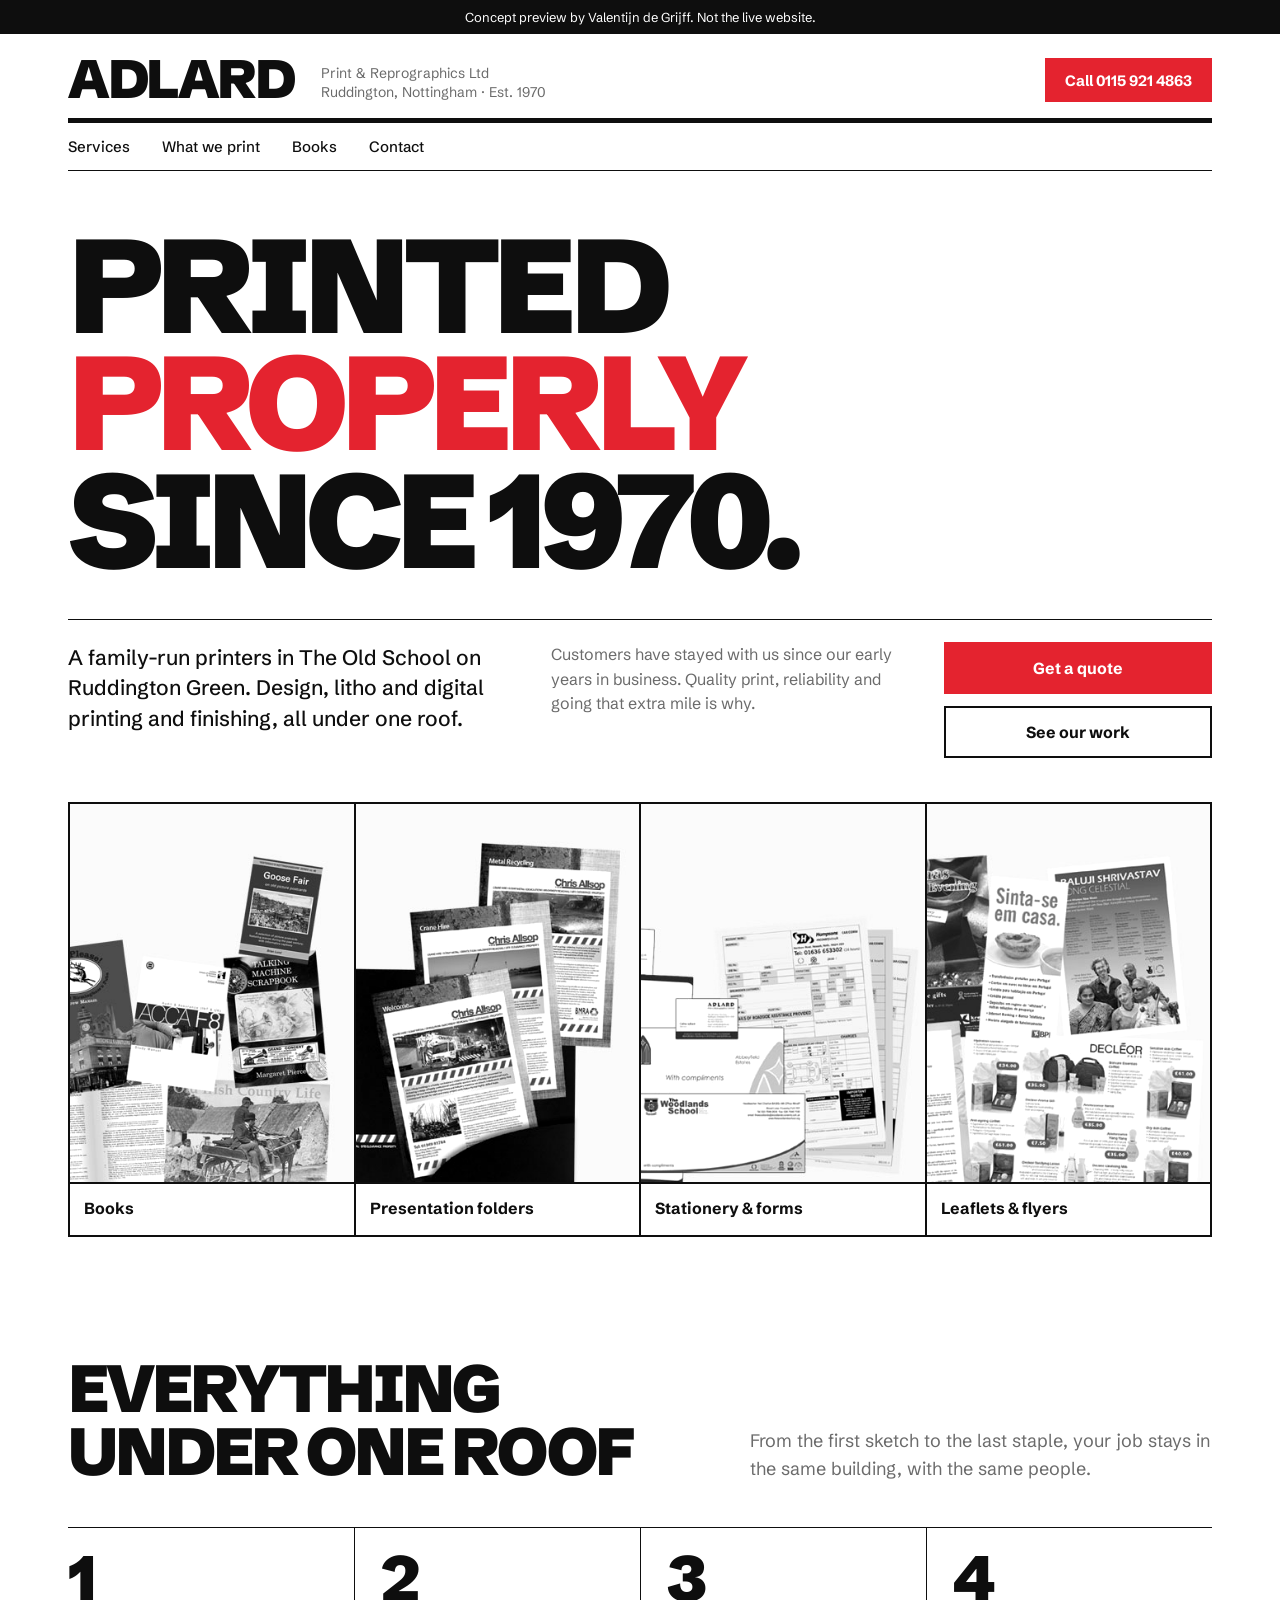
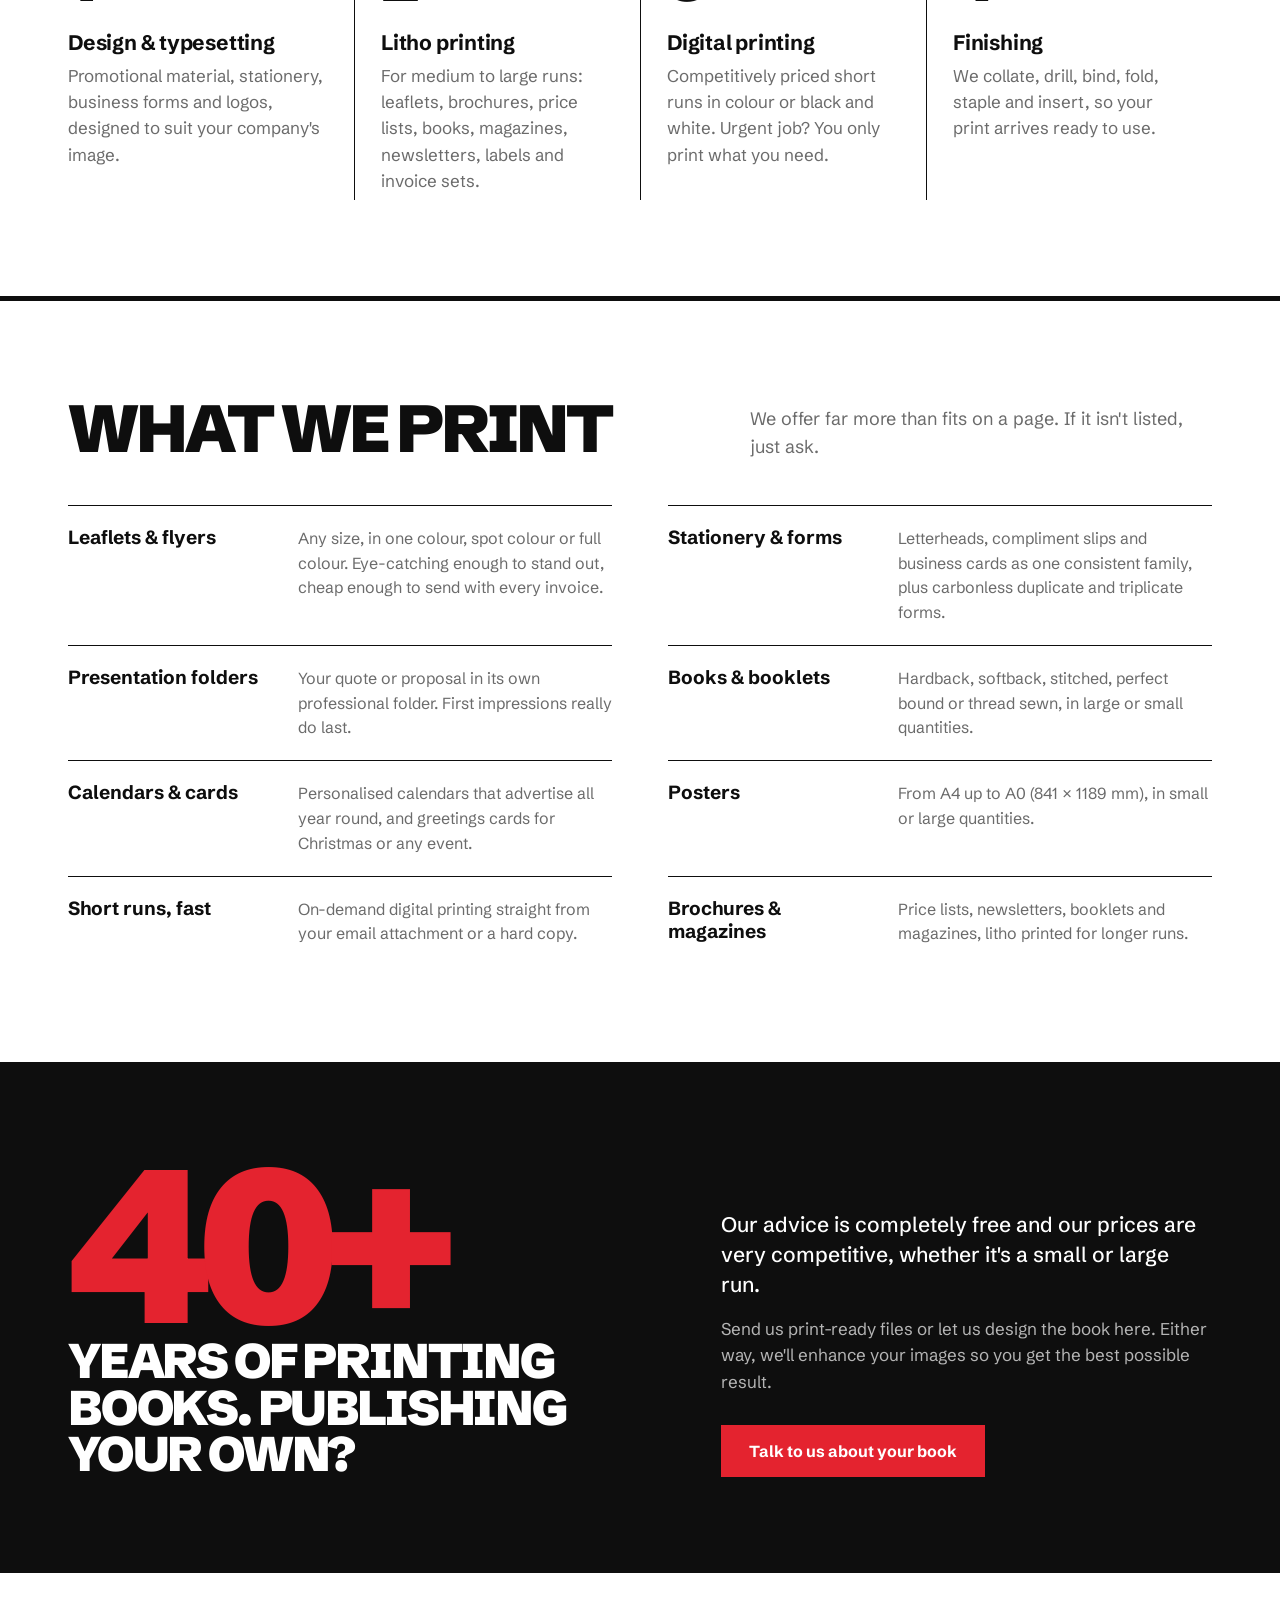
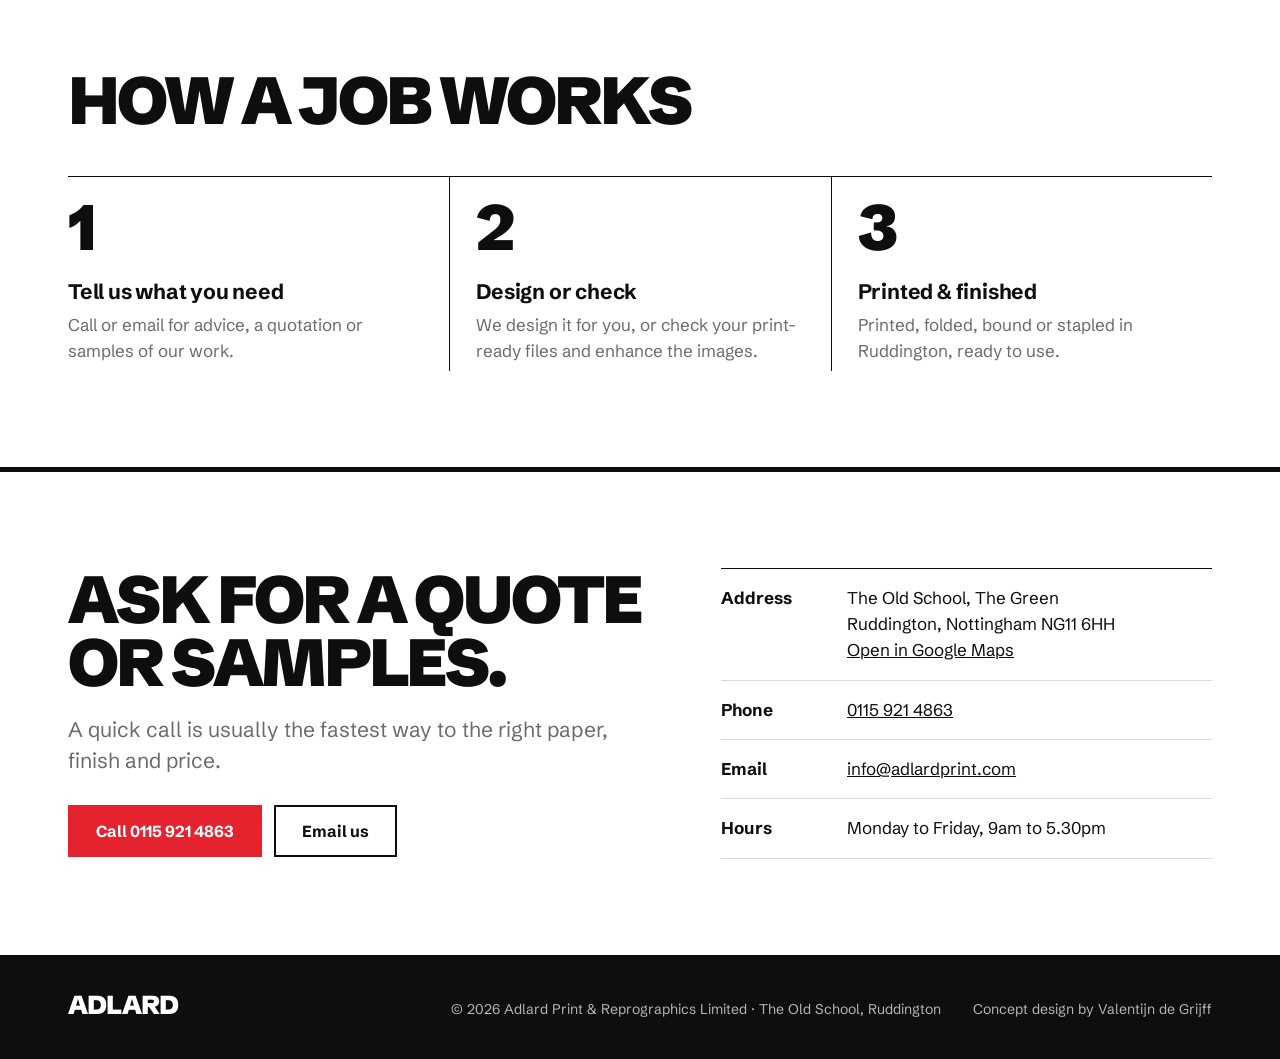
==== adlard-print/index.html @ 47a1bdd1 "Adlard Print concept: black-and-white newspaper redesign Co-Authored-By: Claude Opus 5.5 <noreply@an" ====
<!doctype html>
<html lang="en-GB">
<head>
<meta charset="utf-8">
<meta name="viewport" content="width=device-width, initial-scale=1">
<!-- Concept preview: remove noindex once this goes live on adlardprint.com -->
<meta name="robots" content="noindex, nofollow">
<title>Adlard Print · Printers in Ruddington, Nottingham since 1970</title>
<meta name="description" content="Family-run printers in Ruddington, Nottingham since 1970. Design, litho and digital printing, books, leaflets, stationery, presentation folders and finishing. Call 0115 921 4863.">
<meta name="theme-color" content="#ffffff">
<meta property="og:type" content="website">
<meta property="og:locale" content="en_GB">
<meta property="og:site_name" content="Adlard Print">
<meta property="og:title" content="Adlard Print · Printers in Ruddington since 1970">
<meta property="og:description" content="Family-run printers in Ruddington, Nottingham. Design, litho and digital printing, books, stationery and finishing under one roof.">
<meta property="og:image" content="img/books.jpg">
<link rel="icon" href="favicon.svg" type="image/svg+xml">
<link rel="preconnect" href="https://fonts.googleapis.com">
<link rel="preconnect" href="https://fonts.gstatic.com" crossorigin>
<link href="https://fonts.googleapis.com/css2?family=Schibsted+Grotesk:wght@400;500;700;900&display=swap" rel="stylesheet">
<link rel="stylesheet" href="styles.css">
<!-- Structured data so Google can show the business details (address, phone, opening hours) in local search. -->
<script type="application/ld+json">
{
  "@context": "https://schema.org",
  "@type": "LocalBusiness",
  "name": "Adlard Print & Reprographics Limited",
  "description": "Family-run printers in Ruddington, Nottingham, established in 1970.",
  "foundingDate": "1970",
  "telephone": "+44 115 921 4863",
  "faxNumber": "+44 115 945 6474",
  "email": "info@adlardprint.com",
  "url": "http://adlardprint.com",
  "address": {
    "@type": "PostalAddress",
    "streetAddress": "The Old School, The Green",
    "addressLocality": "Ruddington",
    "addressRegion": "Nottingham",
    "postalCode": "NG11 6HH",
    "addressCountry": "GB"
  },
  "openingHoursSpecification": [{
    "@type": "OpeningHoursSpecification",
    "dayOfWeek": ["Monday", "Tuesday", "Wednesday", "Thursday", "Friday"],
    "opens": "09:00",
    "closes": "17:30"
  }]
}
</script>
<!-- All product photos are Adlard Print's own, taken from adlardprint.com. -->
</head>
<body>
<a class="skip" href="#main">Skip to content</a>

<div class="concept" role="note">Concept preview by Valentijn de Grijff. Not the live website.</div>

<header class="masthead">
  <div class="wrap">
    <div class="mast-top">
      <a class="wordmark" href="#top" aria-label="Adlard Print, back to top">Adlard</a>
      <p class="dateline">Print &amp; Reprographics Ltd<br>Ruddington, Nottingham · Est. 1970</p>
      <a class="btn btn-red btn-small" href="tel:+441159214863">Call 0115 921 4863</a>
    </div>
    <nav class="mast-nav" aria-label="Main">
      <a href="#services">Services</a>
      <a href="#print">What we print</a>
      <a href="#books">Books</a>
      <a href="#contact">Contact</a>
    </nav>
  </div>
</header>

<main id="main">
  <section class="hero" id="top" aria-labelledby="hero-title">
    <div class="wrap">
      <h1 id="hero-title">Printed <span class="red">properly</span> since 1970.</h1>
      <div class="hero-row">
        <p class="lead">A family-run printers in The Old School on Ruddington Green. Design, litho and digital printing and finishing, all under one roof.</p>
        <p class="hero-note">Customers have stayed with us since our early years in business. Quality print, reliability and going that extra mile is why.</p>
        <div class="hero-actions">
          <a class="btn btn-red" href="mailto:info@adlardprint.com?subject=Print%20quote">Get a quote</a>
          <a class="btn btn-line" href="#print">See our work</a>
        </div>
      </div>
    </div>
  </section>

  <section class="plates" aria-label="Recent work">
    <div class="wrap"><div class="plates-grid">
      <figure class="plate">
        <img src="img/books.jpg" width="344" height="524" alt="Books printed by Adlard, including local history titles and study manuals." fetchpriority="high">
        <figcaption><b>Books</b></figcaption>
      </figure>
      <figure class="plate">
        <img src="img/folders.jpg" width="344" height="524" alt="Presentation folder with printed company sheets.">
        <figcaption><b>Presentation folders</b></figcaption>
      </figure>
      <figure class="plate">
        <img src="img/stationery.jpg" width="344" height="524" alt="Letterheads, business cards and carbonless duplicate forms.">
        <figcaption><b>Stationery &amp; forms</b></figcaption>
      </figure>
      <figure class="plate">
        <img src="img/leaflets.jpg" width="344" height="524" alt="Printed leaflets and flyers.">
        <figcaption><b>Leaflets &amp; flyers</b></figcaption>
      </figure>
    </div></div>
  </section>

  <section class="section" id="services" aria-labelledby="services-title">
    <div class="wrap">
      <header class="sec-head">
        <h2 id="services-title">Everything under one roof</h2>
        <p>From the first sketch to the last staple, your job stays in the same building, with the same people.</p>
      </header>
      <ol class="columns">
        <li>
          <span class="num">1</span>
          <h3>Design &amp; typesetting</h3>
          <p>Promotional material, stationery, business forms and logos, designed to suit your company's image.</p>
        </li>
        <li>
          <span class="num">2</span>
          <h3>Litho printing</h3>
          <p>For medium to large runs: leaflets, brochures, price lists, books, magazines, newsletters, labels and invoice sets.</p>
        </li>
        <li>
          <span class="num">3</span>
          <h3>Digital printing</h3>
          <p>Competitively priced short runs in colour or black and white. Urgent job? You only print what you need.</p>
        </li>
        <li>
          <span class="num">4</span>
          <h3>Finishing</h3>
          <p>We collate, drill, bind, fold, staple and insert, so your print arrives ready to use.</p>
        </li>
      </ol>
    </div>
  </section>

  <section class="section section-rule" id="print" aria-labelledby="print-title">
    <div class="wrap">
      <header class="sec-head">
        <h2 id="print-title">What we print</h2>
        <p>We offer far more than fits on a page. If it isn't listed, just ask.</p>
      </header>
      <dl class="index">
        <div><dt>Leaflets &amp; flyers</dt><dd>Any size, in one colour, spot colour or full colour. Eye-catching enough to stand out, cheap enough to send with every invoice.</dd></div>
        <div><dt>Stationery &amp; forms</dt><dd>Letterheads, compliment slips and business cards as one consistent family, plus carbonless duplicate and triplicate forms.</dd></div>
        <div><dt>Presentation folders</dt><dd>Your quote or proposal in its own professional folder. First impressions really do last.</dd></div>
        <div><dt>Books &amp; booklets</dt><dd>Hardback, softback, stitched, perfect bound or thread sewn, in large or small quantities.</dd></div>
        <div><dt>Calendars &amp; cards</dt><dd>Personalised calendars that advertise all year round, and greetings cards for Christmas or any event.</dd></div>
        <div><dt>Posters</dt><dd>From A4 up to A0 (841 × 1189 mm), in small or large quantities.</dd></div>
        <div><dt>Short runs, fast</dt><dd>On-demand digital printing straight from your email attachment or a hard copy.</dd></div>
        <div><dt>Brochures &amp; magazines</dt><dd>Price lists, newsletters, booklets and magazines, litho printed for longer runs.</dd></div>
      </dl>
    </div>
  </section>

  <section class="books" id="books" aria-labelledby="books-title">
    <div class="wrap books-grid">
      <div>
        <p class="big-num" aria-hidden="true">40+</p>
        <h2 id="books-title">Years of printing books. Publishing your own?</h2>
      </div>
      <div class="books-copy">
        <p class="lead">Our advice is completely free and our prices are very competitive, whether it's a small or large run.</p>
        <p>Send us print-ready files or let us design the book here. Either way, we'll enhance your images so you get the best possible result.</p>
        <a class="btn btn-red" href="mailto:info@adlardprint.com?subject=Book%20printing">Talk to us about your book</a>
      </div>
    </div>
  </section>

  <section class="section" aria-labelledby="how-title">
    <div class="wrap">
      <header class="sec-head">
        <h2 id="how-title">How a job works</h2>
      </header>
      <ol class="columns columns-3">
        <li><span class="num">1</span><h3>Tell us what you need</h3><p>Call or email for advice, a quotation or samples of our work.</p></li>
        <li><span class="num">2</span><h3>Design or check</h3><p>We design it for you, or check your print-ready files and enhance the images.</p></li>
        <li><span class="num">3</span><h3>Printed &amp; finished</h3><p>Printed, folded, bound or stapled in Ruddington, ready to use.</p></li>
      </ol>
    </div>
  </section>

  <section class="contact" id="contact" aria-labelledby="contact-title">
    <div class="wrap contact-grid">
      <div>
        <h2 id="contact-title">Ask for a quote or samples.</h2>
        <p class="lead">A quick call is usually the fastest way to the right paper, finish and price.</p>
        <div class="hero-actions">
          <a class="btn btn-red" href="tel:+441159214863">Call 0115 921 4863</a>
          <a class="btn btn-line" href="mailto:info@adlardprint.com?subject=Print%20quote">Email us</a>
        </div>
      </div>
      <dl class="details">
        <div><dt>Address</dt><dd>The Old School, The Green<br>Ruddington, Nottingham NG11 6HH<br><a href="https://www.google.com/maps/search/?api=1&amp;query=Adlard+Print+The+Old+School+The+Green+Ruddington+NG11+6HH">Open in Google Maps</a></dd></div>
        <div><dt>Phone</dt><dd><a href="tel:+441159214863">0115 921 4863</a></dd></div>
        <div><dt>Email</dt><dd><a href="mailto:info@adlardprint.com">info@adlardprint.com</a></dd></div>
        <div><dt>Hours</dt><dd>Monday to Friday, 9am to 5.30pm</dd></div>
      </dl>
    </div>
  </section>
</main>

<footer class="site-footer">
  <div class="wrap foot">
    <p class="foot-mark">Adlard</p>
    <p>&copy; 2026 Adlard Print &amp; Reprographics Limited · The Old School, Ruddington</p>
    <p>Concept design by Valentijn de Grijff</p>
  </div>
</footer>
</body>
</html>
---- adlard-print/styles.css ----
/* Adlard Print concept, "newspaper" direction.
   Palette: black and white, with Adlard red as the only colour (one word in the headline, buttons).
   Photos are shown in greyscale so they sit inside the black-and-white page; hovering a photo
   brings its colour back (the page's one deliberate interaction).
   Shape rule: square corners everywhere; structure comes from rules, like a printed page. */
:root {
  --ink: #0e0e0e;
  --paper: #ffffff;
  --grey: #6b6b6b;
  --rule: #0e0e0e;
  --hair: #d9d9d9;
  --photo: #f4f4f4;
  --red: #e4232f;
  --red-dark: #c41922;
  --wrap: 1200px;
  --gutter: 28px;
}

*, *::before, *::after { box-sizing: border-box; }
html { -webkit-text-size-adjust: 100%; }
body {
  margin: 0;
  background: var(--paper);
  color: var(--ink);
  font: 400 17px/1.55 "Schibsted Grotesk", system-ui, -apple-system, "Segoe UI", sans-serif;
  -webkit-font-smoothing: antialiased;
}
img { display: block; max-width: 100%; height: auto; }
a { color: inherit; }
:focus-visible { outline: 3px solid var(--red); outline-offset: 3px; }

.skip { position: absolute; left: 16px; top: -48px; z-index: 20; background: var(--ink); color: #fff; padding: 10px 16px; text-decoration: none; }
.skip:focus { top: 12px; }

.wrap { max-width: var(--wrap); margin: 0 auto; padding: 0 var(--gutter); }

.concept { background: var(--ink); color: #fff; text-align: center; font-size: 13px; padding: 7px 16px; }

/* Masthead */
.masthead { padding-top: 22px; }
.mast-top { display: grid; grid-template-columns: auto 1fr auto; align-items: end; gap: 28px; padding-bottom: 16px; border-bottom: 5px solid var(--rule); }
.wordmark { font-weight: 900; font-size: 54px; line-height: .85; letter-spacing: -.045em; text-transform: uppercase; text-decoration: none; }
.dateline { margin: 0; font-size: 14px; line-height: 1.35; color: var(--grey); }
.mast-nav { display: flex; gap: 32px; padding: 12px 0; border-bottom: 1px solid var(--rule); font-weight: 500; font-size: 15px; }
.mast-nav a { text-decoration: none; }
.mast-nav a:hover { text-decoration: underline; text-underline-offset: 4px; }

/* Buttons */
.btn {
  display: inline-flex; align-items: center; justify-content: center;
  min-height: 52px; padding: 0 26px; border: 2px solid var(--ink);
  font: 700 16px/1 "Schibsted Grotesk", system-ui, sans-serif; text-decoration: none; white-space: nowrap;
  transition: background-color .15s ease, color .15s ease, border-color .15s ease;
}
.btn-red { background: var(--red); border-color: var(--red); color: #fff; }
.btn-red:hover { background: var(--red-dark); border-color: var(--red-dark); }
.btn-line { background: transparent; color: var(--ink); }
.btn-line:hover { background: var(--ink); color: #fff; }
.btn-small { min-height: 44px; padding: 0 18px; font-size: 15px; }

/* Hero */
.hero { padding: 56px 0 44px; }
h1 {
  margin: 0 0 40px;
  font-size: clamp(52px, 10.4vw, 152px); line-height: .88; letter-spacing: -.055em; font-weight: 900; text-transform: uppercase;
  max-width: 11ch;
}
.red { color: var(--red); }
.hero-row { display: grid; grid-template-columns: minmax(0, 5fr) minmax(0, 4fr) minmax(0, 3fr); gap: 36px; padding-top: 22px; border-top: 1px solid var(--rule); align-items: start; }
.lead { margin: 0; font-size: 21px; line-height: 1.45; font-weight: 500; }
.hero-note { margin: 0; color: var(--grey); font-size: 16px; }
.hero-actions { display: flex; flex-wrap: wrap; gap: 12px; }
.hero-row .hero-actions { flex-direction: column; }
.hero-row .btn { width: 100%; }

/* Photo plates: greyscale until hovered */
.plates { padding-bottom: 24px; }
.plates-grid { display: grid; grid-template-columns: repeat(4, 1fr); gap: 2px; background: var(--rule); border: 2px solid var(--rule); }
.plate { margin: 0; background: var(--photo); display: flex; flex-direction: column; }
.plate img {
  width: 100%; aspect-ratio: 3 / 4; object-fit: cover; object-position: 75% 40%;
  filter: grayscale(1) contrast(1.05);
  transition: filter .35s ease;
}
.plate:hover img { filter: none; }
.plate figcaption { background: #fff; border-top: 2px solid var(--rule); padding: 12px 14px 14px; font-size: 14px; color: var(--grey); margin-top: auto; }
.plate figcaption b { display: block; color: var(--ink); font-size: 16px; }

/* Sections */
.section { padding: 96px 0; }
.section-rule { border-top: 5px solid var(--rule); }
.sec-head { display: grid; grid-template-columns: minmax(0, 7fr) minmax(0, 5fr); gap: 36px; align-items: end; margin-bottom: 44px; }
h2 { margin: 0; font-size: clamp(36px, 5.2vw, 68px); line-height: .95; letter-spacing: -.045em; font-weight: 900; text-transform: uppercase; }
.sec-head p { margin: 0; color: var(--grey); font-size: 18px; }
h3 { margin: 0 0 8px; font-size: 21px; line-height: 1.2; font-weight: 700; letter-spacing: -.01em; }

.columns { list-style: none; margin: 0; padding: 0; display: grid; grid-template-columns: repeat(4, 1fr); border-top: 1px solid var(--rule); }
.columns-3 { grid-template-columns: repeat(3, 1fr); }
.columns li { padding: 22px 26px 6px 0; }
.columns li + li { padding-left: 26px; border-left: 1px solid var(--rule); }
.columns p { margin: 0; color: var(--grey); }
.num { display: block; font-size: 64px; line-height: .9; font-weight: 900; letter-spacing: -.05em; margin-bottom: 22px; }

/* "What we print" index, set like a table of contents */
.index { margin: 0; display: grid; grid-template-columns: 1fr 1fr; column-gap: 56px; }
.index > div { display: grid; grid-template-columns: minmax(0, 2fr) minmax(0, 3fr); gap: 20px; padding: 20px 0; border-top: 1px solid var(--rule); }
.index dt { font-weight: 700; font-size: 19px; line-height: 1.25; }
.index dd { margin: 0; color: var(--grey); font-size: 16px; }

/* Books */
.books { background: var(--ink); color: #fff; padding: 96px 0; }
.books-grid { display: grid; grid-template-columns: minmax(0, 6fr) minmax(0, 5fr); gap: 64px; align-items: end; }
.big-num { margin: 0 0 6px; font-size: clamp(110px, 17vw, 240px); line-height: .8; font-weight: 900; letter-spacing: -.07em; color: var(--red); }
.books h2 { font-size: clamp(30px, 3.8vw, 50px); }
.books-copy .lead { margin-bottom: 16px; }
.books-copy p:not(.lead) { color: #b5b5b5; margin: 0 0 30px; }

/* Contact */
.contact { padding: 96px 0; border-top: 5px solid var(--rule); }
.contact-grid { display: grid; grid-template-columns: minmax(0, 6fr) minmax(0, 5fr); gap: 64px; align-items: start; }
.contact h2 { margin-bottom: 20px; }
.contact .lead { margin-bottom: 30px; color: var(--grey); font-weight: 400; }
.details { margin: 0; border-top: 1px solid var(--rule); }
.details > div { display: grid; grid-template-columns: 110px 1fr; gap: 16px; padding: 16px 0; border-bottom: 1px solid var(--hair); }
.details dt { font-weight: 700; }
.details dd { margin: 0; }

.site-footer { background: var(--ink); color: #b5b5b5; }
.foot { display: flex; flex-wrap: wrap; align-items: baseline; gap: 8px 32px; padding-top: 30px; padding-bottom: 34px; font-size: 14px; }
.foot p { margin: 0; }
.foot-mark { color: #fff; font-weight: 900; font-size: 26px; letter-spacing: -.04em; text-transform: uppercase; margin-right: auto !important; }

@media (max-width: 980px) {
  .mast-top { grid-template-columns: auto 1fr; }
  .mast-top .btn { display: none; }
  .dateline { text-align: right; }
  .hero-row { grid-template-columns: 1fr 1fr; }
  .hero-row .hero-actions { grid-column: 1 / -1; flex-direction: row; }
  .hero-row .btn { width: auto; }
  .plates-grid { grid-template-columns: 1fr 1fr; }
  .sec-head, .books-grid, .contact-grid { grid-template-columns: minmax(0, 1fr); gap: 16px; }
  .books-grid, .contact-grid { gap: 40px; }
  .columns { grid-template-columns: 1fr 1fr; }
  .columns li:nth-child(3) { padding-left: 0; border-left: 0; }
  .columns li:nth-child(n+3) { border-top: 1px solid var(--hair); }
  .columns-3 { grid-template-columns: 1fr; }
  .columns-3 li, .columns-3 li + li { padding-left: 0; border-left: 0; }
  .index { grid-template-columns: 1fr; }
}
@media (max-width: 600px) {
  :root { --gutter: 16px; }
  body { font-size: 16px; }
  .masthead { padding-top: 16px; }
  .wordmark { font-size: 40px; }
  .dateline { font-size: 12px; }
  .mast-nav { gap: 18px; font-size: 14px; overflow-x: auto; }
  .hero { padding-top: 36px; }
  .hero-row { grid-template-columns: 1fr; gap: 18px; }
  .hero-row .hero-actions { flex-direction: column; }
  .hero-row .btn { width: 100%; }
  .lead { font-size: 19px; }
  .section, .books, .contact { padding: 64px 0; }
  .columns { grid-template-columns: 1fr; }
  .columns li, .columns li + li { padding-left: 0; border-left: 0; }
  .columns li + li { border-top: 1px solid var(--hair); }
  .num { font-size: 48px; margin-bottom: 14px; }
  .index > div { grid-template-columns: 1fr; gap: 6px; }
  .details > div { grid-template-columns: 1fr; gap: 2px; }
  .plate figcaption { font-size: 13px; padding: 10px 12px 12px; }
  .plate figcaption b { font-size: 14px; }
}
@media (prefers-reduced-motion: reduce) {
  .btn, .plate img { transition: none; }
}
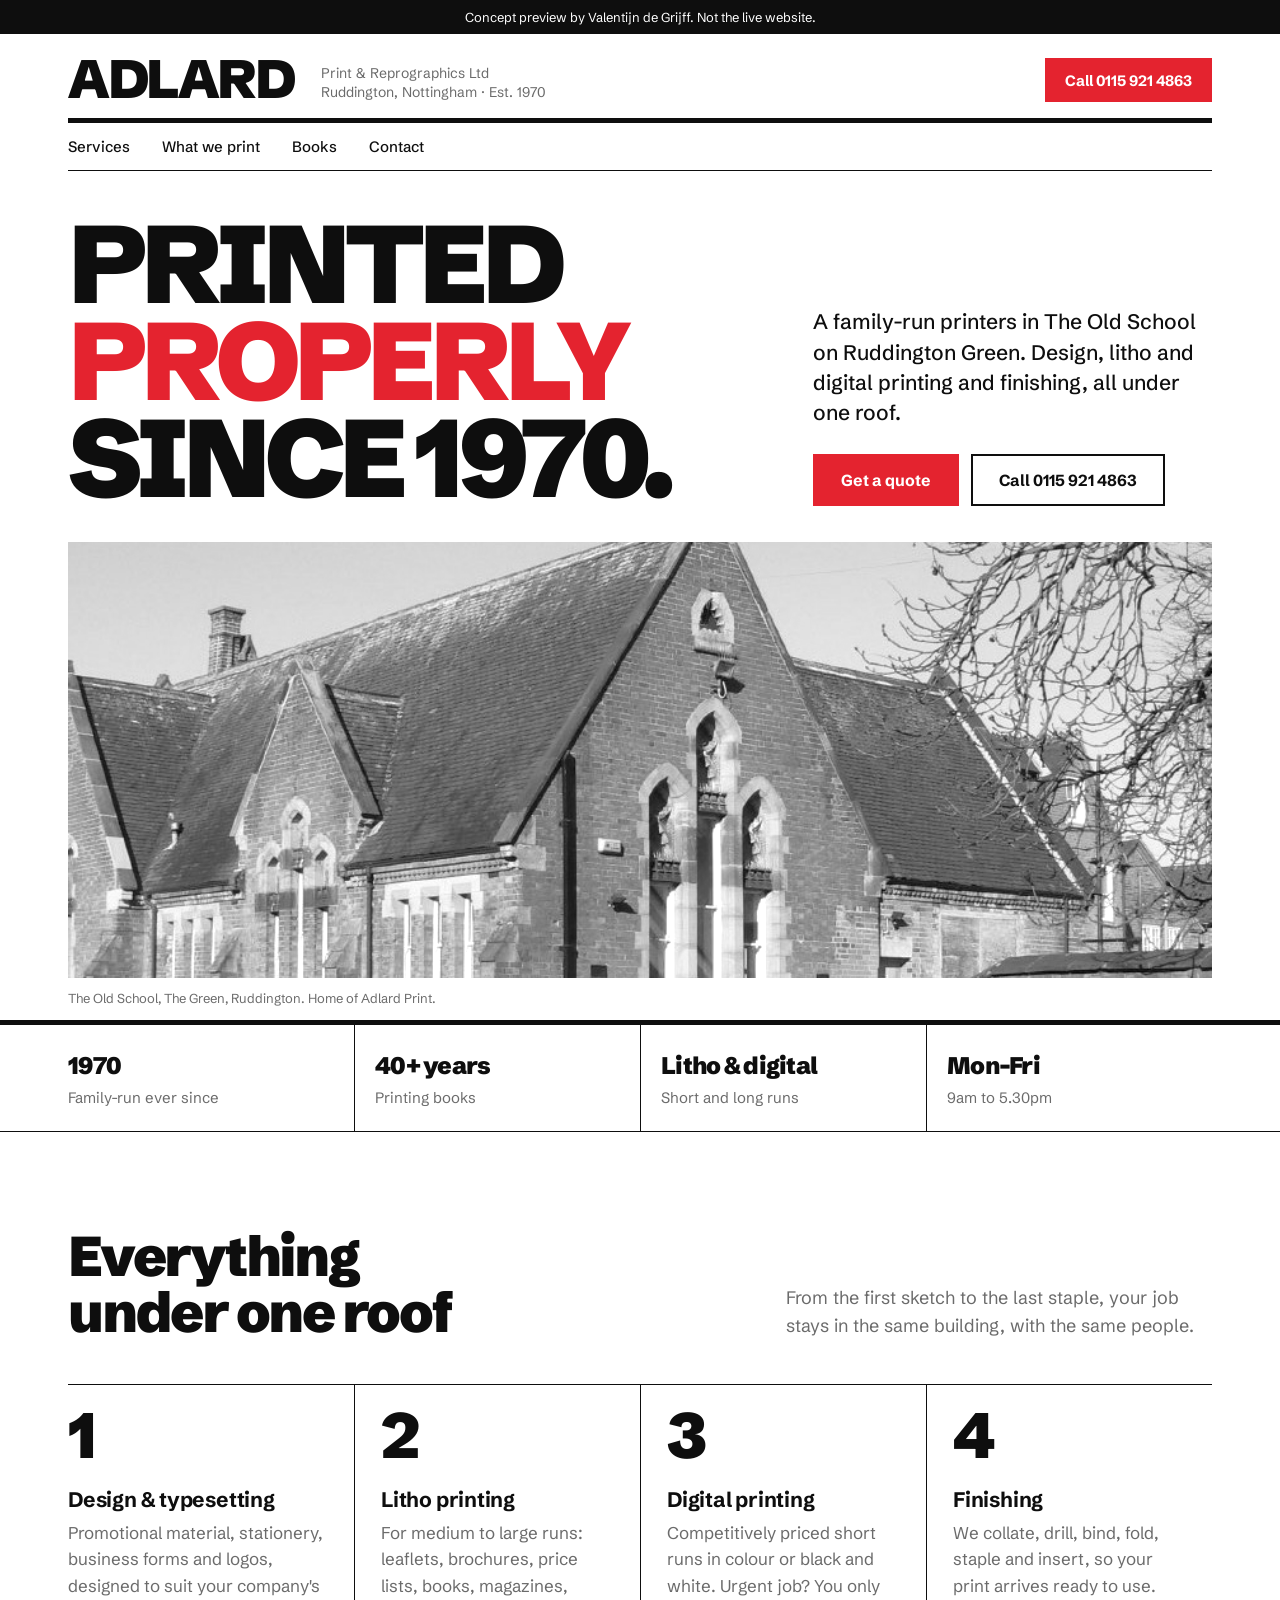
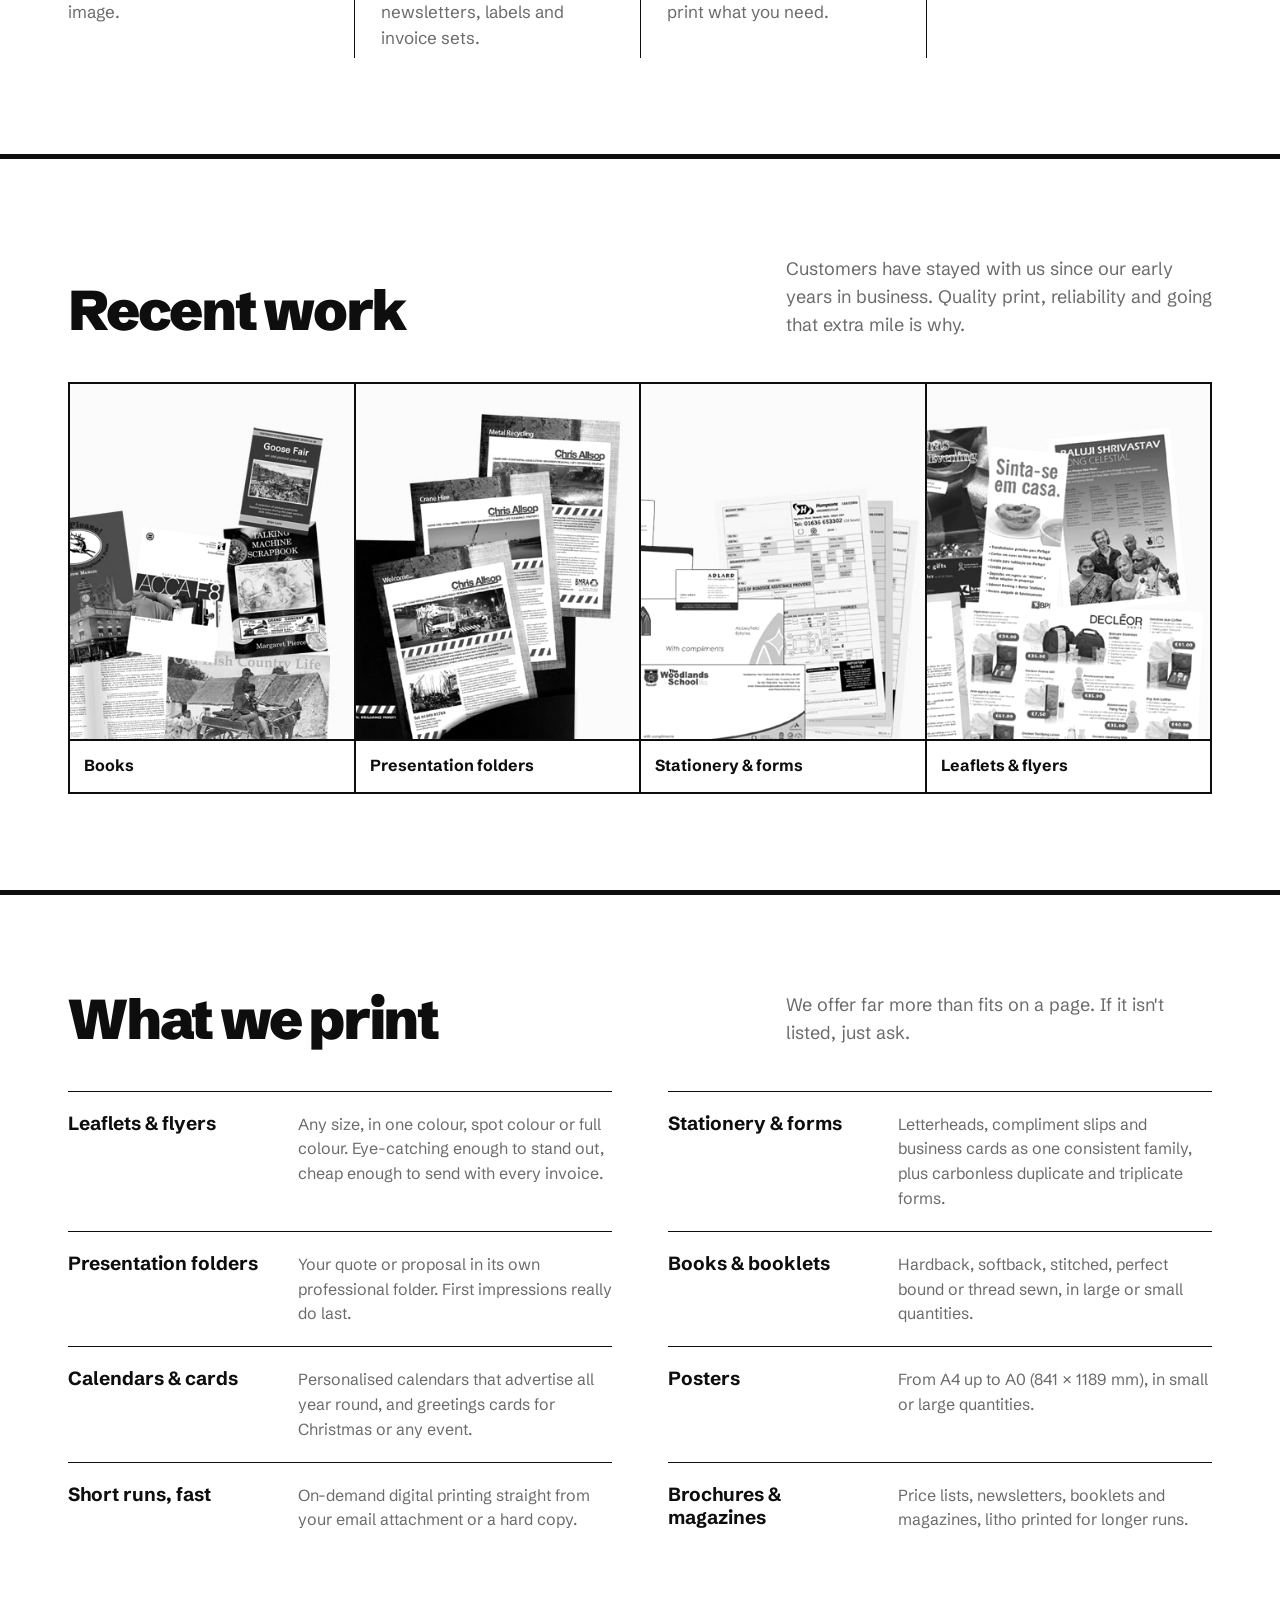
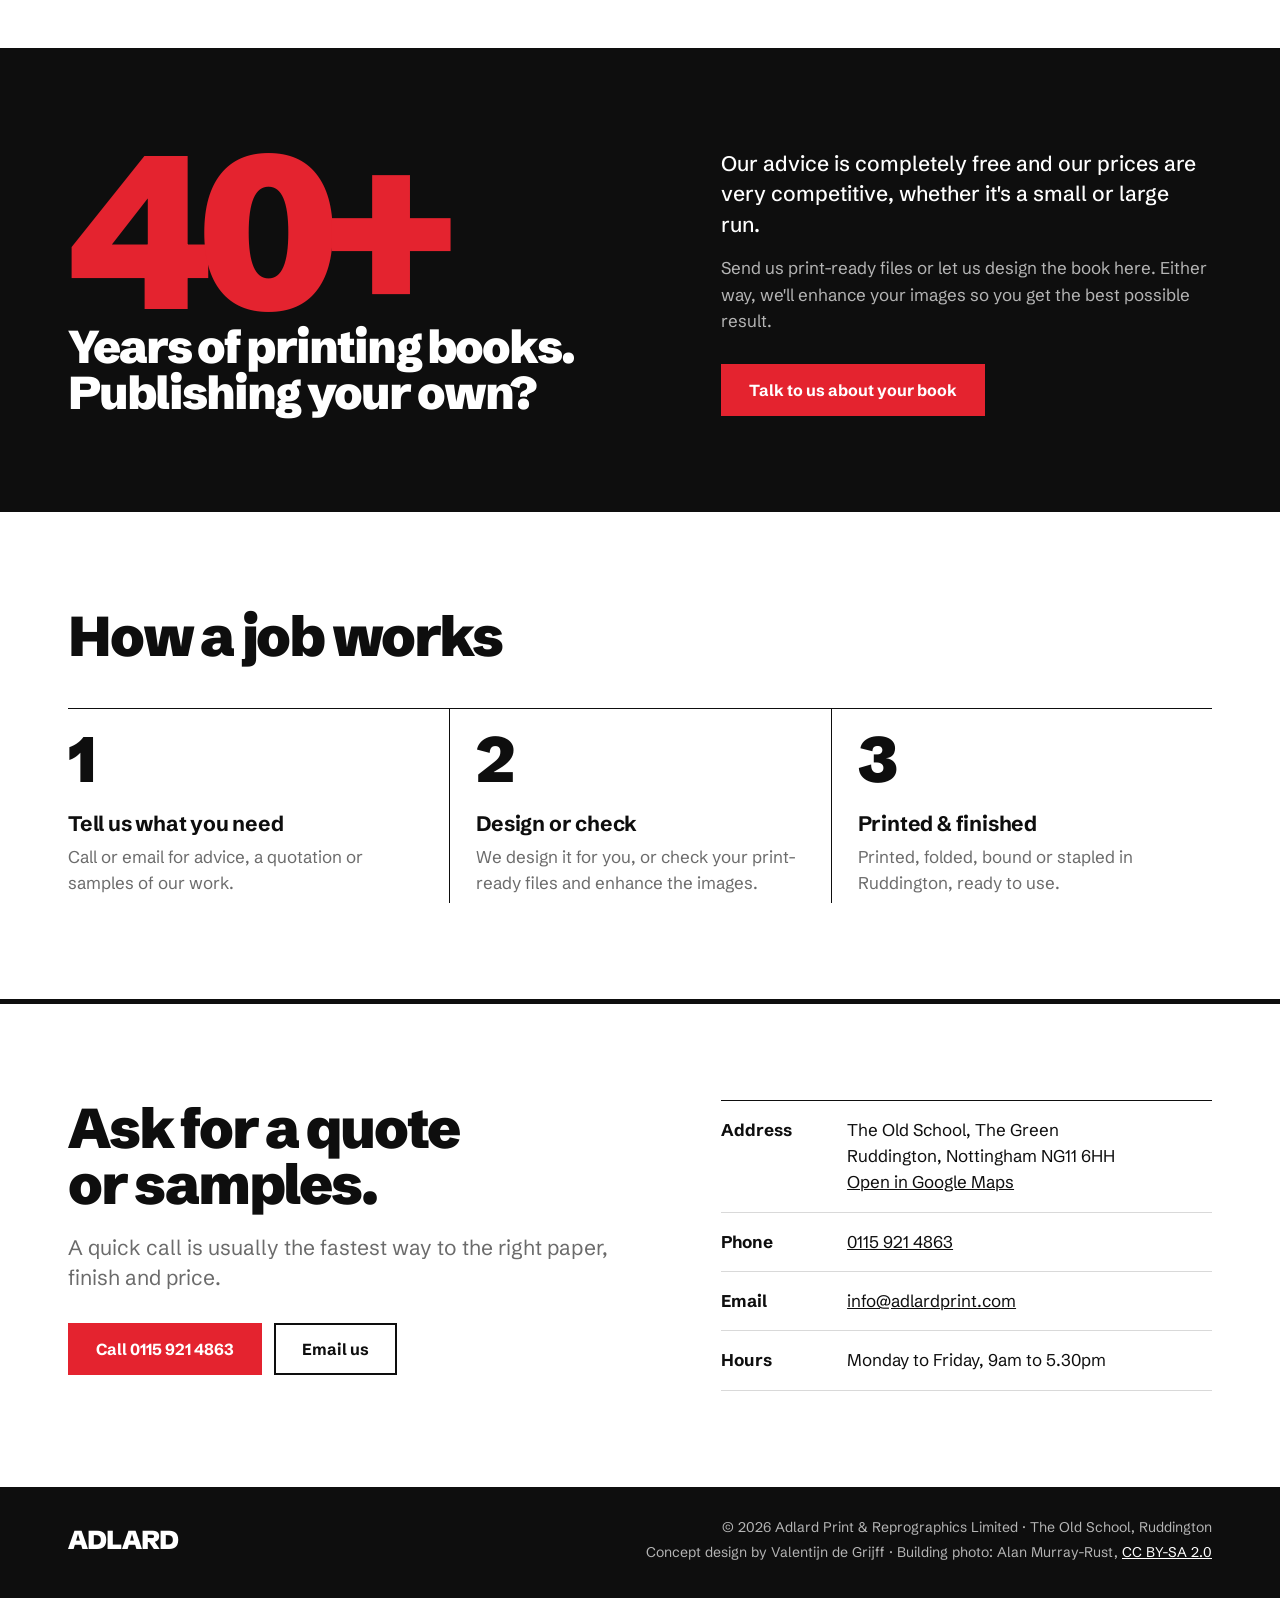
==== commit 5e879743: "Adlard Print concept: front-page hero with The Old School photo, facts strip, recent work Co-Authore" ====
--- a/adlard-print/index.html
+++ b/adlard-print/index.html
@@ -47,7 +47,8 @@
   }]
 }
 </script>
-<!-- All product photos are Adlard Print's own, taken from adlardprint.com. -->
+<!-- Product photos are Adlard Print's own, taken from adlardprint.com.
+     img/old-school.jpg: "Ruddington Free School" by Alan Murray-Rust, geograph.org.uk, CC BY-SA 2.0 (via Wikimedia Commons). -->
 </head>
 <body>
 <a class="skip" href="#main">Skip to content</a>
@@ -73,37 +74,30 @@
 <main id="main">
   <section class="hero" id="top" aria-labelledby="hero-title">
     <div class="wrap">
-      <h1 id="hero-title">Printed <span class="red">properly</span> since 1970.</h1>
-      <div class="hero-row">
-        <p class="lead">A family-run printers in The Old School on Ruddington Green. Design, litho and digital printing and finishing, all under one roof.</p>
-        <p class="hero-note">Customers have stayed with us since our early years in business. Quality print, reliability and going that extra mile is why.</p>
-        <div class="hero-actions">
-          <a class="btn btn-red" href="mailto:info@adlardprint.com?subject=Print%20quote">Get a quote</a>
-          <a class="btn btn-line" href="#print">See our work</a>
+      <div class="hero-grid">
+        <h1 id="hero-title">Printed <span class="red">properly</span> since 1970.</h1>
+        <div class="hero-side">
+          <p class="lead">A family-run printers in The Old School on Ruddington Green. Design, litho and digital printing and finishing, all under one roof.</p>
+          <div class="hero-actions">
+            <a class="btn btn-red" href="mailto:info@adlardprint.com?subject=Print%20quote">Get a quote</a>
+            <a class="btn btn-line" href="tel:+441159214863">Call 0115 921 4863</a>
+          </div>
         </div>
       </div>
-    </div>
-  </section>
-
-  <section class="plates" aria-label="Recent work">
-    <div class="wrap"><div class="plates-grid">
-      <figure class="plate">
-        <img src="img/books.jpg" width="344" height="524" alt="Books printed by Adlard, including local history titles and study manuals." fetchpriority="high">
-        <figcaption><b>Books</b></figcaption>
+      <figure class="hero-photo">
+        <img src="img/old-school.jpg" width="900" height="620" alt="The Old School on Ruddington Green: a red-brick Victorian school building with tall gothic windows." fetchpriority="high">
+        <figcaption>The Old School, The Green, Ruddington. Home of Adlard Print.</figcaption>
       </figure>
-      <figure class="plate">
-        <img src="img/folders.jpg" width="344" height="524" alt="Presentation folder with printed company sheets.">
-        <figcaption><b>Presentation folders</b></figcaption>
-      </figure>
-      <figure class="plate">
-        <img src="img/stationery.jpg" width="344" height="524" alt="Letterheads, business cards and carbonless duplicate forms.">
-        <figcaption><b>Stationery &amp; forms</b></figcaption>
-      </figure>
-      <figure class="plate">
-        <img src="img/leaflets.jpg" width="344" height="524" alt="Printed leaflets and flyers.">
-        <figcaption><b>Leaflets &amp; flyers</b></figcaption>
-      </figure>
-    </div></div>
+    </div>
+  </section>
+
+  <section class="facts" aria-label="Key facts">
+    <div class="wrap facts-grid">
+      <div><strong>1970</strong><span>Family-run ever since</span></div>
+      <div><strong>40+ years</strong><span>Printing books</span></div>
+      <div><strong>Litho &amp; digital</strong><span>Short and long runs</span></div>
+      <div><strong>Mon–Fri</strong><span>9am to 5.30pm</span></div>
+    </div>
   </section>
 
   <section class="section" id="services" aria-labelledby="services-title">
@@ -134,6 +128,33 @@
           <p>We collate, drill, bind, fold, staple and insert, so your print arrives ready to use.</p>
         </li>
       </ol>
+    </div>
+  </section>
+
+  <section class="section section-rule" aria-labelledby="work-title">
+    <div class="wrap">
+      <header class="sec-head">
+        <h2 id="work-title">Recent work</h2>
+        <p>Customers have stayed with us since our early years in business. Quality print, reliability and going that extra mile is why.</p>
+      </header>
+      <div class="plates-grid">
+        <figure class="plate">
+          <img src="img/books.jpg" width="344" height="524" loading="lazy" alt="Books printed by Adlard, including local history titles and study manuals.">
+          <figcaption><b>Books</b></figcaption>
+        </figure>
+        <figure class="plate">
+          <img src="img/folders.jpg" width="344" height="524" loading="lazy" alt="Presentation folder with printed company sheets.">
+          <figcaption><b>Presentation folders</b></figcaption>
+        </figure>
+        <figure class="plate">
+          <img src="img/stationery.jpg" width="344" height="524" loading="lazy" alt="Letterheads, business cards and carbonless duplicate forms.">
+          <figcaption><b>Stationery &amp; forms</b></figcaption>
+        </figure>
+        <figure class="plate">
+          <img src="img/leaflets.jpg" width="344" height="524" loading="lazy" alt="Printed leaflets and flyers.">
+          <figcaption><b>Leaflets &amp; flyers</b></figcaption>
+        </figure>
+      </div>
     </div>
   </section>
 
@@ -206,8 +227,10 @@
 <footer class="site-footer">
   <div class="wrap foot">
     <p class="foot-mark">Adlard</p>
-    <p>&copy; 2026 Adlard Print &amp; Reprographics Limited · The Old School, Ruddington</p>
-    <p>Concept design by Valentijn de Grijff</p>
+    <div class="foot-meta">
+      <p>&copy; 2026 Adlard Print &amp; Reprographics Limited · The Old School, Ruddington</p>
+      <p>Concept design by Valentijn de Grijff · Building photo: Alan Murray-Rust, <a href="https://creativecommons.org/licenses/by-sa/2.0/">CC BY-SA 2.0</a></p>
+    </div>
   </div>
 </footer>
 </body>
--- a/adlard-print/styles.css
+++ b/adlard-print/styles.css
@@ -58,39 +58,47 @@
 .btn-line:hover { background: var(--ink); color: #fff; }
 .btn-small { min-height: 44px; padding: 0 18px; font-size: 15px; }
 
-/* Hero */
-.hero { padding: 56px 0 44px; }
+/* Hero: front-page layout. Headline, then a wide black-and-white photo of the building. */
+.hero { padding: 44px 0 0; }
+.hero-grid { display: grid; grid-template-columns: minmax(0, 7fr) minmax(0, 4fr); gap: 48px; align-items: end; padding-bottom: 36px; }
 h1 {
-  margin: 0 0 40px;
-  font-size: clamp(52px, 10.4vw, 152px); line-height: .88; letter-spacing: -.055em; font-weight: 900; text-transform: uppercase;
-  max-width: 11ch;
+  margin: 0;
+  font-size: clamp(52px, 8.6vw, 128px); line-height: .88; letter-spacing: -.055em; font-weight: 900; text-transform: uppercase;
 }
 .red { color: var(--red); }
-.hero-row { display: grid; grid-template-columns: minmax(0, 5fr) minmax(0, 4fr) minmax(0, 3fr); gap: 36px; padding-top: 22px; border-top: 1px solid var(--rule); align-items: start; }
-.lead { margin: 0; font-size: 21px; line-height: 1.45; font-weight: 500; }
-.hero-note { margin: 0; color: var(--grey); font-size: 16px; }
+h2, h3 { text-wrap: balance; }
+.lead { margin: 0; font-size: 21px; line-height: 1.45; font-weight: 500; max-width: 30em; }
+.hero-side .lead { margin-bottom: 26px; }
 .hero-actions { display: flex; flex-wrap: wrap; gap: 12px; }
-.hero-row .hero-actions { flex-direction: column; }
-.hero-row .btn { width: 100%; }
+.hero-photo { margin: 0; }
+.hero-photo img { width: 100%; aspect-ratio: 21 / 8; object-fit: cover; object-position: 50% 30%; filter: grayscale(1) contrast(1.1); }
+.hero-photo figcaption { padding: 10px 0 12px; font-size: 13px; color: var(--grey); }
 
-/* Photo plates: greyscale until hovered */
-.plates { padding-bottom: 24px; }
+/* Facts */
+.facts { border-top: 5px solid var(--rule); border-bottom: 1px solid var(--rule); }
+.facts-grid { display: grid; grid-template-columns: repeat(4, 1fr); }
+.facts-grid > div { padding: 22px 20px 22px 0; display: flex; flex-direction: column; gap: 2px; }
+.facts-grid > div + div { padding-left: 20px; border-left: 1px solid var(--rule); }
+.facts strong { font-size: 24px; font-weight: 900; letter-spacing: -.03em; }
+.facts span { color: var(--grey); font-size: 15px; }
+
+/* Work plates: greyscale until hovered */
 .plates-grid { display: grid; grid-template-columns: repeat(4, 1fr); gap: 2px; background: var(--rule); border: 2px solid var(--rule); }
 .plate { margin: 0; background: var(--photo); display: flex; flex-direction: column; }
 .plate img {
-  width: 100%; aspect-ratio: 3 / 4; object-fit: cover; object-position: 75% 40%;
+  width: 100%; aspect-ratio: 4 / 5; object-fit: cover; object-position: 75% 40%;
   filter: grayscale(1) contrast(1.05);
   transition: filter .35s ease;
 }
 .plate:hover img { filter: none; }
-.plate figcaption { background: #fff; border-top: 2px solid var(--rule); padding: 12px 14px 14px; font-size: 14px; color: var(--grey); margin-top: auto; }
-.plate figcaption b { display: block; color: var(--ink); font-size: 16px; }
+.plate figcaption { background: #fff; border-top: 2px solid var(--rule); padding: 12px 14px 14px; font-size: 14px; margin-top: auto; }
+.plate figcaption b { font-size: 16px; }
 
 /* Sections */
 .section { padding: 96px 0; }
 .section-rule { border-top: 5px solid var(--rule); }
-.sec-head { display: grid; grid-template-columns: minmax(0, 7fr) minmax(0, 5fr); gap: 36px; align-items: end; margin-bottom: 44px; }
-h2 { margin: 0; font-size: clamp(36px, 5.2vw, 68px); line-height: .95; letter-spacing: -.045em; font-weight: 900; text-transform: uppercase; }
+.sec-head { display: grid; grid-template-columns: minmax(0, 8fr) minmax(0, 5fr); gap: 36px; align-items: end; margin-bottom: 44px; }
+h2 { margin: 0; font-size: clamp(34px, 4.4vw, 56px); line-height: 1; letter-spacing: -.04em; font-weight: 900; }
 .sec-head p { margin: 0; color: var(--grey); font-size: 18px; }
 h3 { margin: 0 0 8px; font-size: 21px; line-height: 1.2; font-weight: 700; letter-spacing: -.01em; }
 
@@ -111,7 +119,7 @@
 .books { background: var(--ink); color: #fff; padding: 96px 0; }
 .books-grid { display: grid; grid-template-columns: minmax(0, 6fr) minmax(0, 5fr); gap: 64px; align-items: end; }
 .big-num { margin: 0 0 6px; font-size: clamp(110px, 17vw, 240px); line-height: .8; font-weight: 900; letter-spacing: -.07em; color: var(--red); }
-.books h2 { font-size: clamp(30px, 3.8vw, 50px); }
+.books h2 { font-size: clamp(30px, 3.6vw, 46px); }
 .books-copy .lead { margin-bottom: 16px; }
 .books-copy p:not(.lead) { color: #b5b5b5; margin: 0 0 30px; }
 
@@ -126,19 +134,23 @@
 .details dd { margin: 0; }
 
 .site-footer { background: var(--ink); color: #b5b5b5; }
-.foot { display: flex; flex-wrap: wrap; align-items: baseline; gap: 8px 32px; padding-top: 30px; padding-bottom: 34px; font-size: 14px; }
+.foot { display: flex; flex-wrap: wrap; align-items: center; justify-content: space-between; gap: 12px 32px; padding-top: 30px; padding-bottom: 34px; font-size: 14px; }
+.foot-meta { text-align: right; display: grid; gap: 4px; }
+.foot a { color: #fff; }
 .foot p { margin: 0; }
-.foot-mark { color: #fff; font-weight: 900; font-size: 26px; letter-spacing: -.04em; text-transform: uppercase; margin-right: auto !important; }
+.foot-mark { color: #fff; font-weight: 900; font-size: 26px; letter-spacing: -.04em; text-transform: uppercase; }
 
 @media (max-width: 980px) {
   .mast-top { grid-template-columns: auto 1fr; }
   .mast-top .btn { display: none; }
   .dateline { text-align: right; }
-  .hero-row { grid-template-columns: 1fr 1fr; }
-  .hero-row .hero-actions { grid-column: 1 / -1; flex-direction: row; }
-  .hero-row .btn { width: auto; }
+  .sec-head, .books-grid, .contact-grid, .hero-grid { grid-template-columns: minmax(0, 1fr); gap: 16px; }
+  .hero-grid { gap: 28px; }
+  .hero-photo img { aspect-ratio: 3 / 2; }
   .plates-grid { grid-template-columns: 1fr 1fr; }
-  .sec-head, .books-grid, .contact-grid { grid-template-columns: minmax(0, 1fr); gap: 16px; }
+  .facts-grid { grid-template-columns: 1fr 1fr; }
+  .facts-grid > div:nth-child(3) { padding-left: 0; border-left: 0; }
+  .facts-grid > div:nth-child(n+3) { border-top: 1px solid var(--hair); }
   .books-grid, .contact-grid { gap: 40px; }
   .columns { grid-template-columns: 1fr 1fr; }
   .columns li:nth-child(3) { padding-left: 0; border-left: 0; }
@@ -154,10 +166,13 @@
   .wordmark { font-size: 40px; }
   .dateline { font-size: 12px; }
   .mast-nav { gap: 18px; font-size: 14px; overflow-x: auto; }
-  .hero { padding-top: 36px; }
-  .hero-row { grid-template-columns: 1fr; gap: 18px; }
-  .hero-row .hero-actions { flex-direction: column; }
-  .hero-row .btn { width: 100%; }
+  .hero { padding-top: 32px; padding-bottom: 40px; }
+  .hero-actions { flex-direction: column; }
+  .hero-actions .btn { width: 100%; }
+  .facts strong { font-size: 20px; }
+  .facts-grid > div { padding: 16px 12px 16px 0; }
+  .facts-grid > div + div { padding-left: 12px; }
+  .facts-grid > div:nth-child(3) { padding-left: 0; }
   .lead { font-size: 19px; }
   .section, .books, .contact { padding: 64px 0; }
   .columns { grid-template-columns: 1fr; }
@@ -167,6 +182,7 @@
   .index > div { grid-template-columns: 1fr; gap: 6px; }
   .details > div { grid-template-columns: 1fr; gap: 2px; }
   .plate figcaption { font-size: 13px; padding: 10px 12px 12px; }
+  .foot-meta { text-align: left; }
   .plate figcaption b { font-size: 14px; }
 }
 @media (prefers-reduced-motion: reduce) {
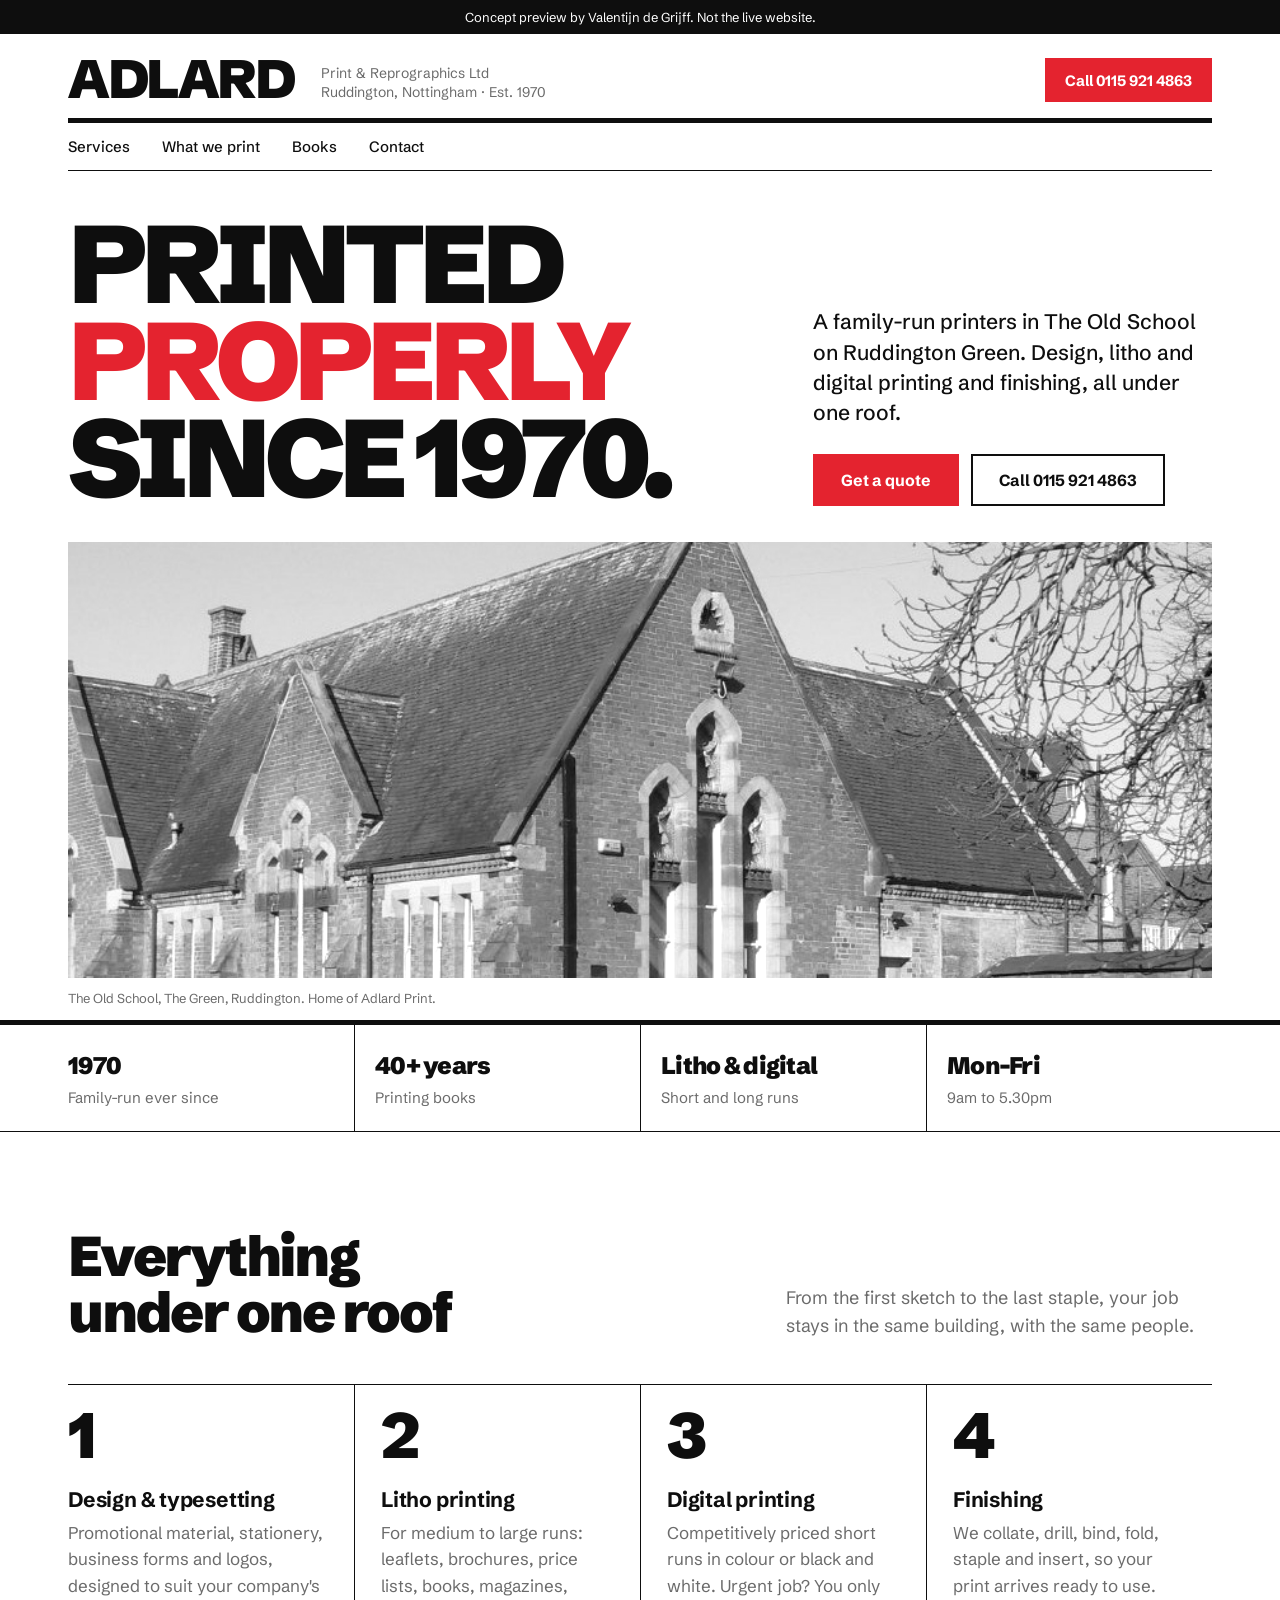
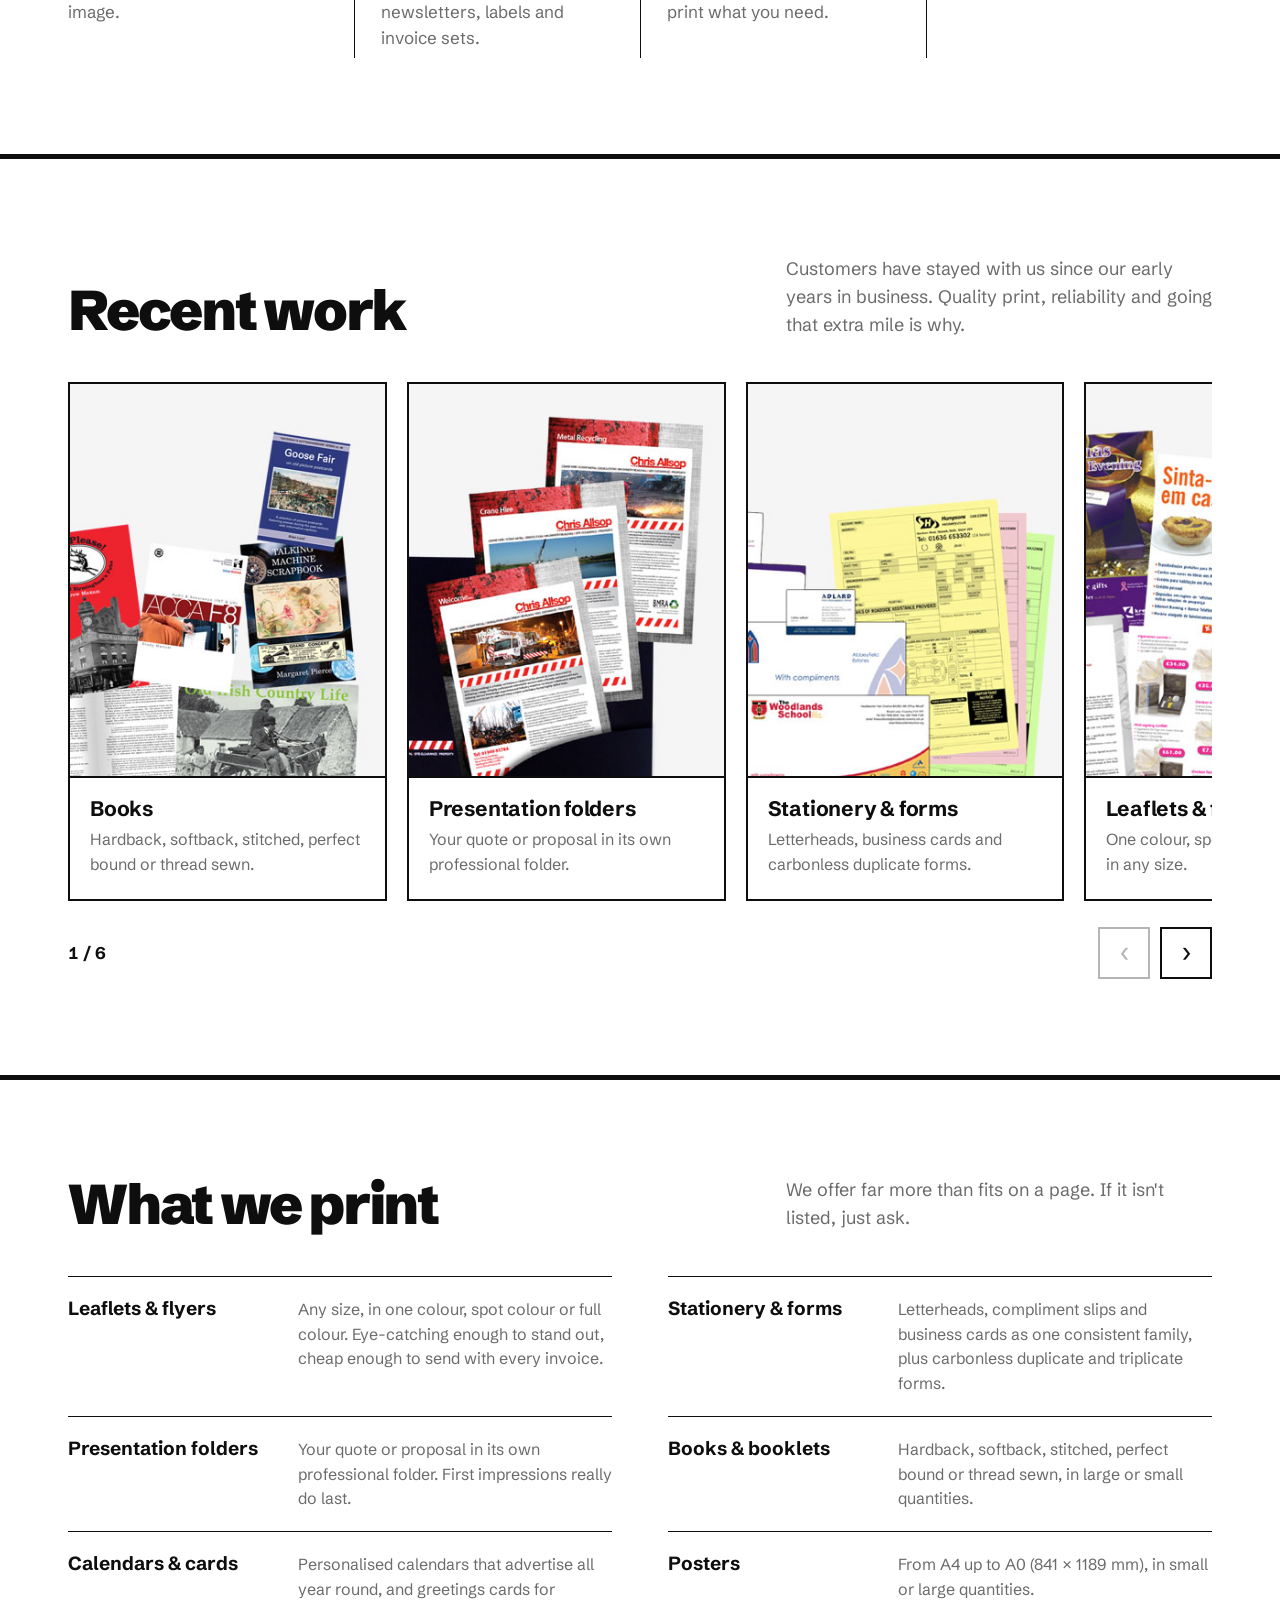
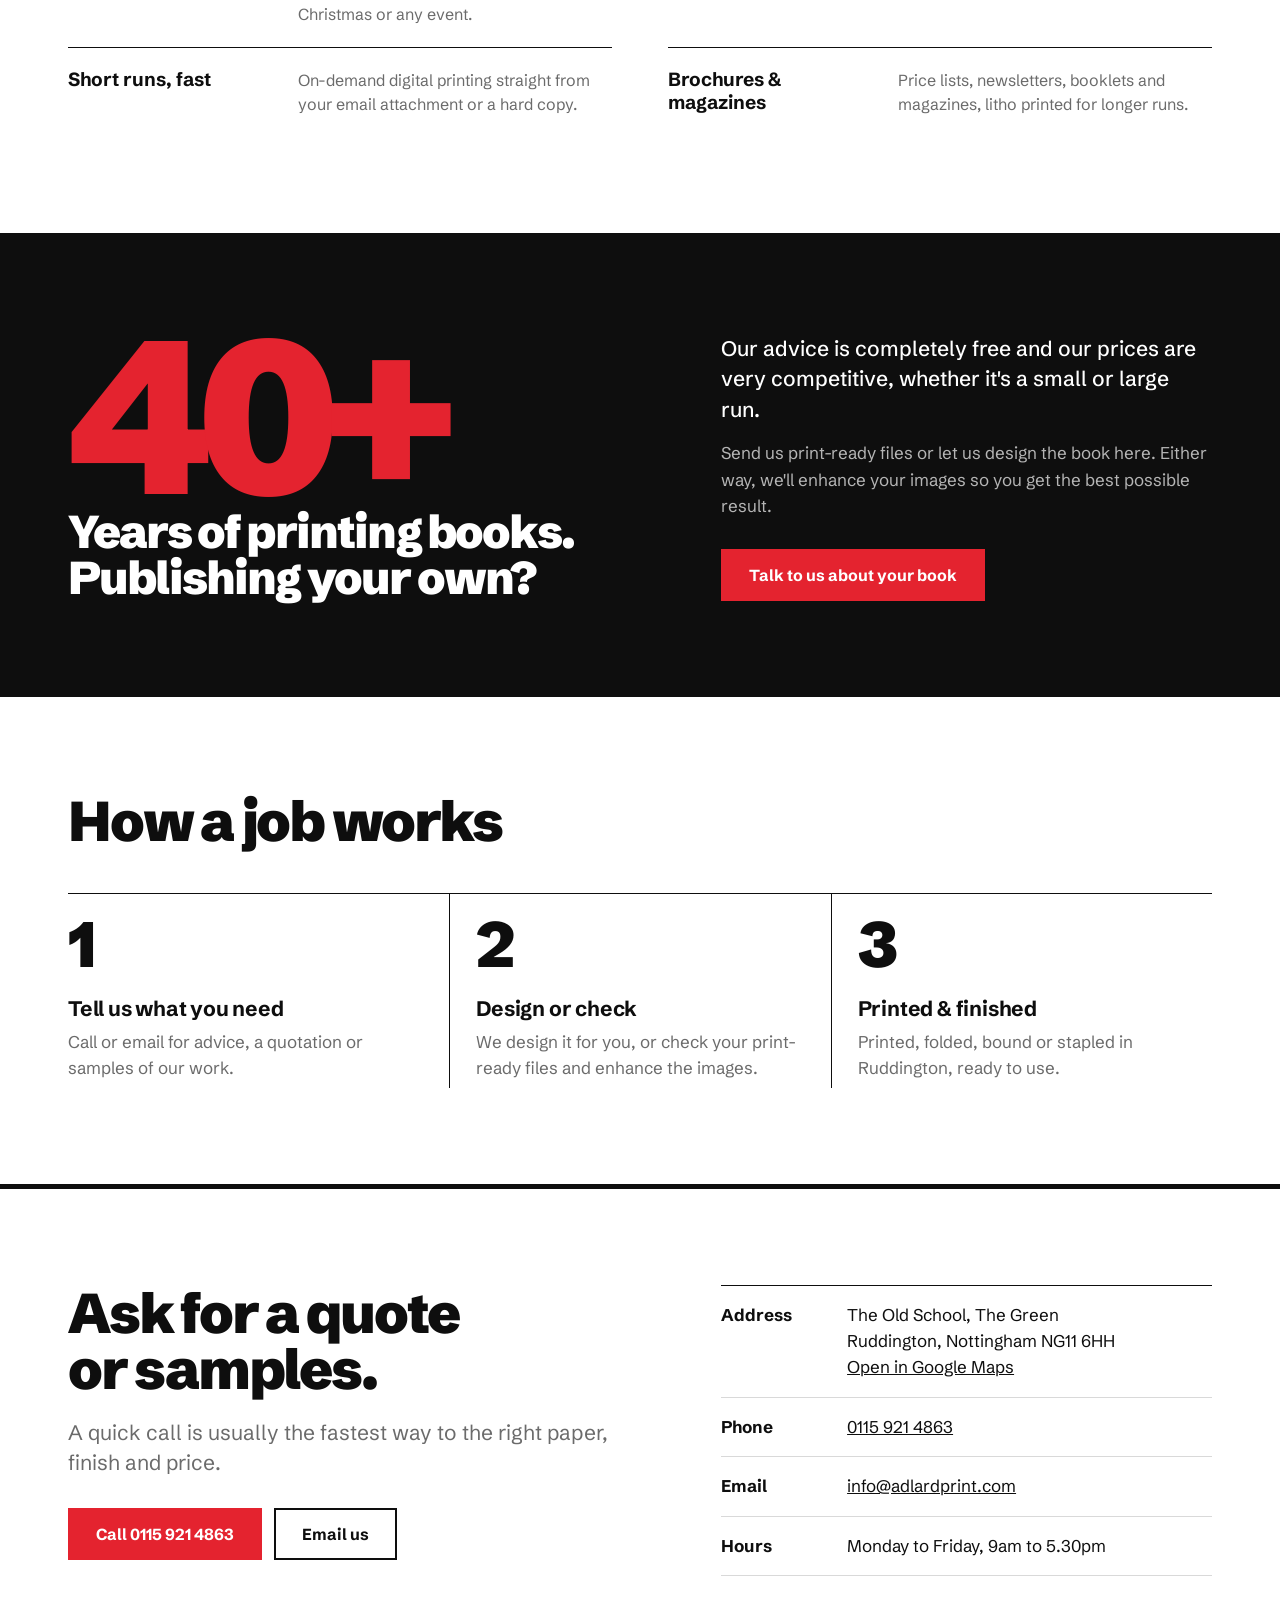
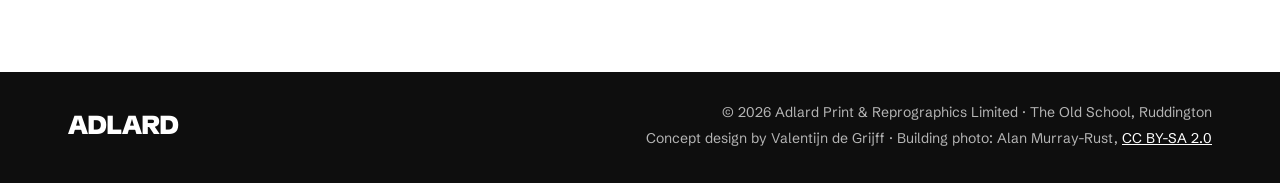
==== commit ac71a2ec: "Adlard Print concept: swipeable recent-work cards, cache-busted assets Co-Authored-By: Claude Opus 5" ====
--- a/adlard-print/index.html
+++ b/adlard-print/index.html
@@ -18,7 +18,8 @@
 <link rel="preconnect" href="https://fonts.googleapis.com">
 <link rel="preconnect" href="https://fonts.gstatic.com" crossorigin>
 <link href="https://fonts.googleapis.com/css2?family=Schibsted+Grotesk:wght@400;500;700;900&display=swap" rel="stylesheet">
-<link rel="stylesheet" href="styles.css">
+<link rel="stylesheet" href="styles.css?v=5">
+<script src="script.js?v=5" defer></script>
 <!-- Structured data so Google can show the business details (address, phone, opening hours) in local search. -->
 <script type="application/ld+json">
 {
@@ -137,23 +138,56 @@
         <h2 id="work-title">Recent work</h2>
         <p>Customers have stayed with us since our early years in business. Quality print, reliability and going that extra mile is why.</p>
       </header>
-      <div class="plates-grid">
-        <figure class="plate">
-          <img src="img/books.jpg" width="344" height="524" loading="lazy" alt="Books printed by Adlard, including local history titles and study manuals.">
-          <figcaption><b>Books</b></figcaption>
-        </figure>
-        <figure class="plate">
-          <img src="img/folders.jpg" width="344" height="524" loading="lazy" alt="Presentation folder with printed company sheets.">
-          <figcaption><b>Presentation folders</b></figcaption>
-        </figure>
-        <figure class="plate">
-          <img src="img/stationery.jpg" width="344" height="524" loading="lazy" alt="Letterheads, business cards and carbonless duplicate forms.">
-          <figcaption><b>Stationery &amp; forms</b></figcaption>
-        </figure>
-        <figure class="plate">
-          <img src="img/leaflets.jpg" width="344" height="524" loading="lazy" alt="Printed leaflets and flyers.">
-          <figcaption><b>Leaflets &amp; flyers</b></figcaption>
-        </figure>
+      <div class="carousel" data-carousel>
+        <div class="carousel-track" tabindex="0" role="region" aria-label="Recent work, scroll sideways for more">
+          <article class="card">
+            <img src="img/books.jpg" width="344" height="524" loading="lazy" alt="Books printed by Adlard, including local history titles and study manuals.">
+            <div class="card-text">
+              <h3>Books</h3>
+              <p>Hardback, softback, stitched, perfect bound or thread sewn.</p>
+            </div>
+          </article>
+          <article class="card">
+            <img src="img/folders.jpg" width="344" height="524" loading="lazy" alt="Presentation folder with printed company sheets.">
+            <div class="card-text">
+              <h3>Presentation folders</h3>
+              <p>Your quote or proposal in its own professional folder.</p>
+            </div>
+          </article>
+          <article class="card">
+            <img src="img/stationery.jpg" width="344" height="524" loading="lazy" alt="Letterheads, business cards and carbonless duplicate forms.">
+            <div class="card-text">
+              <h3>Stationery &amp; forms</h3>
+              <p>Letterheads, business cards and carbonless duplicate forms.</p>
+            </div>
+          </article>
+          <article class="card">
+            <img src="img/leaflets.jpg" width="344" height="524" loading="lazy" alt="Printed leaflets and flyers.">
+            <div class="card-text">
+              <h3>Leaflets &amp; flyers</h3>
+              <p>One colour, spot colour or full colour, in any size.</p>
+            </div>
+          </article>
+          <article class="card">
+            <img src="img/marketing.jpg" width="344" height="524" loading="lazy" alt="Personalised wall calendars printed for businesses.">
+            <div class="card-text">
+              <h3>Calendars &amp; cards</h3>
+              <p>Personalised calendars and greetings cards, from a single copy.</p>
+            </div>
+          </article>
+          <article class="card">
+            <img src="img/digital.jpg" width="344" height="524" loading="lazy" alt="A digital printing press.">
+            <div class="card-text">
+              <h3>Short runs, fast</h3>
+              <p>On-demand digital printing for urgent jobs.</p>
+            </div>
+          </article>
+        </div>
+        <div class="carousel-controls">
+          <p class="carousel-count" aria-live="polite"><span data-current>1</span> / <span data-total>6</span></p>
+          <button class="carousel-btn" type="button" data-prev aria-label="Previous work">&lsaquo;</button>
+          <button class="carousel-btn" type="button" data-next aria-label="Next work">&rsaquo;</button>
+        </div>
       </div>
     </div>
   </section>
--- a/adlard-print/styles.css
+++ b/adlard-print/styles.css
@@ -82,17 +82,28 @@
 .facts strong { font-size: 24px; font-weight: 900; letter-spacing: -.03em; }
 .facts span { color: var(--grey); font-size: 15px; }
 
-/* Work plates: greyscale until hovered */
-.plates-grid { display: grid; grid-template-columns: repeat(4, 1fr); gap: 2px; background: var(--rule); border: 2px solid var(--rule); }
-.plate { margin: 0; background: var(--photo); display: flex; flex-direction: column; }
-.plate img {
-  width: 100%; aspect-ratio: 4 / 5; object-fit: cover; object-position: 75% 40%;
-  filter: grayscale(1) contrast(1.05);
-  transition: filter .35s ease;
-}
-.plate:hover img { filter: none; }
-.plate figcaption { background: #fff; border-top: 2px solid var(--rule); padding: 12px 14px 14px; font-size: 14px; margin-top: auto; }
-.plate figcaption b { font-size: 16px; }
+/* Recent work: a row of cards you can swipe or step through with the arrows */
+.carousel { position: relative; }
+.carousel-track {
+  display: grid; grid-auto-flow: column; grid-auto-columns: calc((100% - 3 * 20px) / 3.4); column-gap: 20px;
+  overflow-x: auto; scroll-snap-type: x mandatory; scroll-behavior: smooth; overscroll-behavior-x: contain;
+  scrollbar-width: none; padding-bottom: 4px;
+}
+.carousel-track::-webkit-scrollbar { display: none; }
+.card { scroll-snap-align: start; border: 2px solid var(--rule); background: #fff; display: flex; flex-direction: column; }
+.card img { width: 100%; aspect-ratio: 4 / 5; object-fit: cover; object-position: 75% 40%; background: var(--photo); border-bottom: 2px solid var(--rule); }
+.card-text { padding: 18px 20px 22px; }
+.card-text h3 { margin-bottom: 6px; }
+.card-text p { margin: 0; color: var(--grey); font-size: 16px; }
+.carousel-controls { display: flex; align-items: center; gap: 10px; margin-top: 22px; }
+.carousel-count { margin: 0 auto 0 0; font-weight: 700; font-variant-numeric: tabular-nums; }
+.carousel-btn {
+  width: 52px; height: 52px; border: 2px solid var(--ink); background: #fff; color: var(--ink);
+  font: 400 30px/1 "Schibsted Grotesk", system-ui, sans-serif; cursor: pointer; display: grid; place-items: center;
+  transition: background-color .15s ease, color .15s ease;
+}
+.carousel-btn:hover:not(:disabled) { background: var(--ink); color: #fff; }
+.carousel-btn:disabled { opacity: .3; cursor: default; }
 
 /* Sections */
 .section { padding: 96px 0; }
@@ -147,7 +158,7 @@
   .sec-head, .books-grid, .contact-grid, .hero-grid { grid-template-columns: minmax(0, 1fr); gap: 16px; }
   .hero-grid { gap: 28px; }
   .hero-photo img { aspect-ratio: 3 / 2; }
-  .plates-grid { grid-template-columns: 1fr 1fr; }
+  .carousel-track { grid-auto-columns: calc((100% - 20px) / 2.2); }
   .facts-grid { grid-template-columns: 1fr 1fr; }
   .facts-grid > div:nth-child(3) { padding-left: 0; border-left: 0; }
   .facts-grid > div:nth-child(n+3) { border-top: 1px solid var(--hair); }
@@ -181,10 +192,11 @@
   .num { font-size: 48px; margin-bottom: 14px; }
   .index > div { grid-template-columns: 1fr; gap: 6px; }
   .details > div { grid-template-columns: 1fr; gap: 2px; }
-  .plate figcaption { font-size: 13px; padding: 10px 12px 12px; }
   .foot-meta { text-align: left; }
-  .plate figcaption b { font-size: 14px; }
+  .carousel-track { grid-auto-columns: 80%; column-gap: 14px; }
+  .card-text { padding: 16px 16px 20px; }
 }
 @media (prefers-reduced-motion: reduce) {
-  .btn, .plate img { transition: none; }
-}
+  .btn, .carousel-btn { transition: none; }
+  .carousel-track { scroll-behavior: auto; }
+}
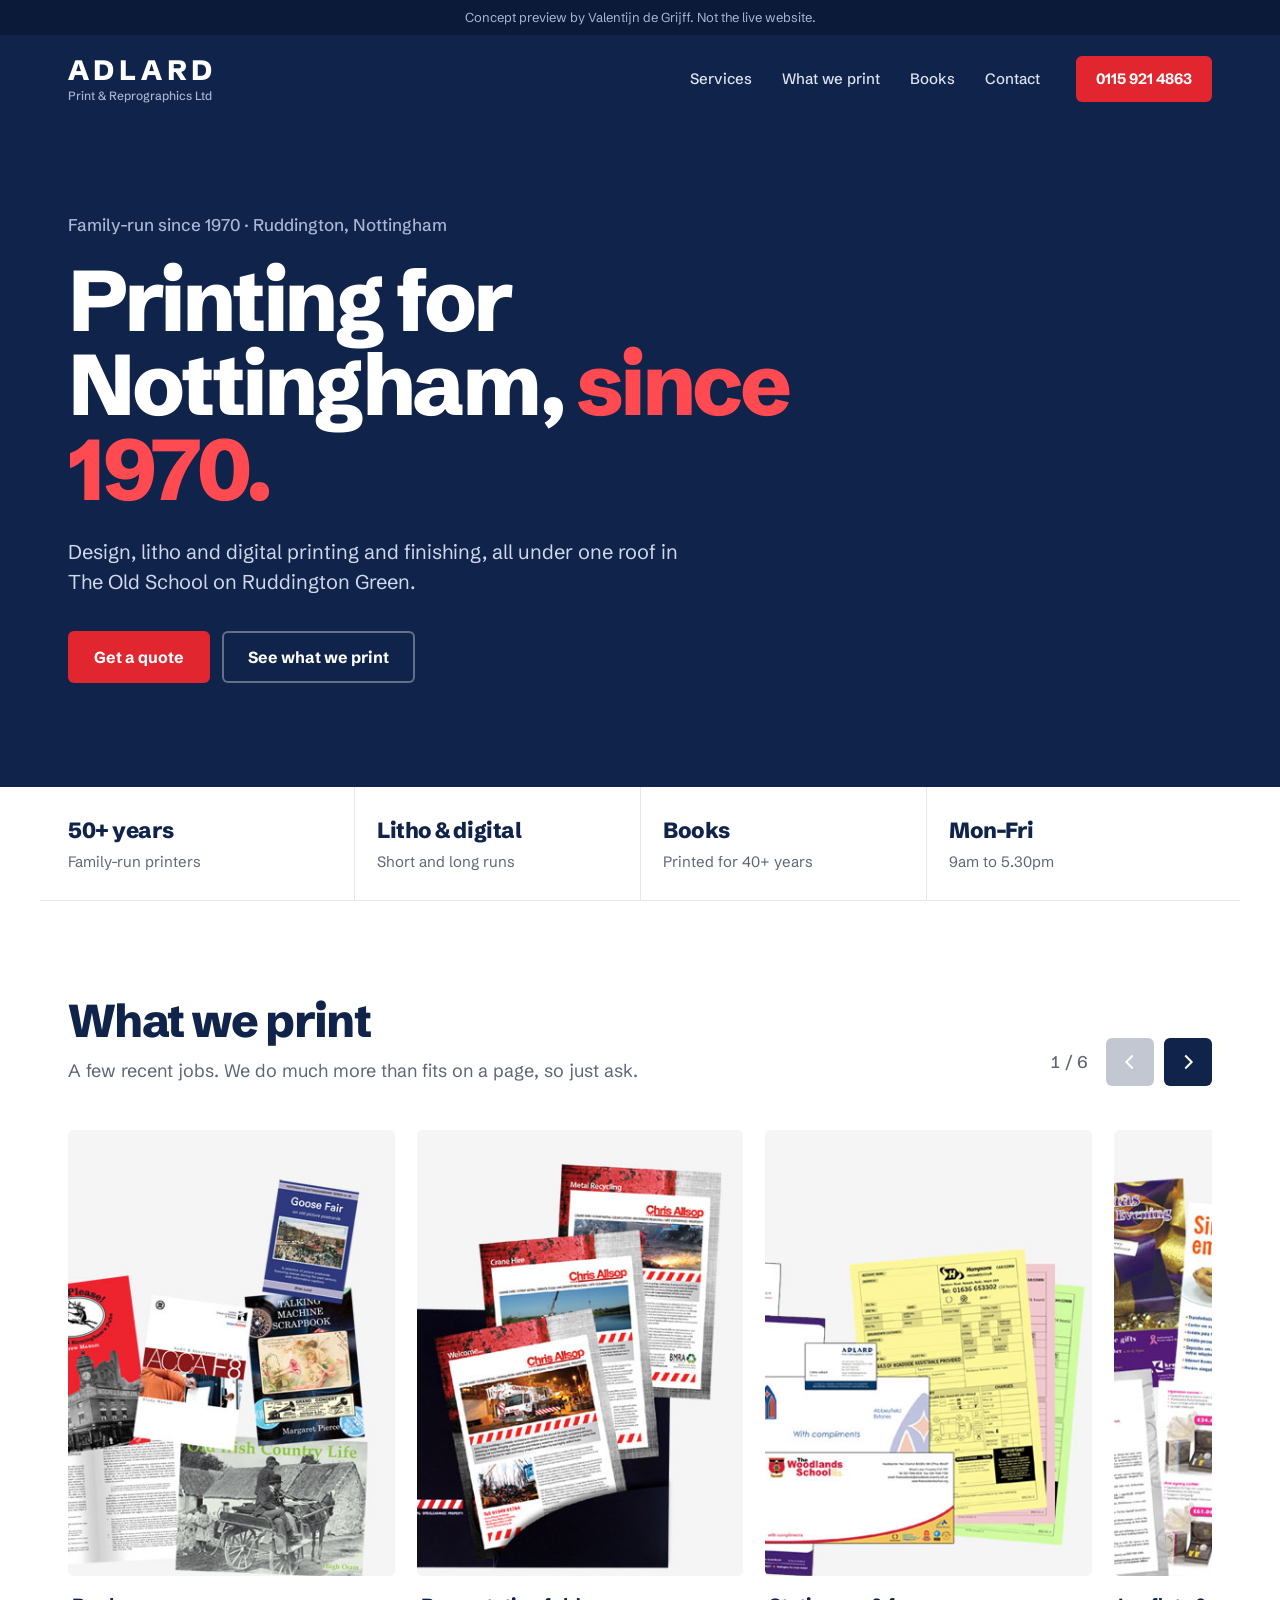
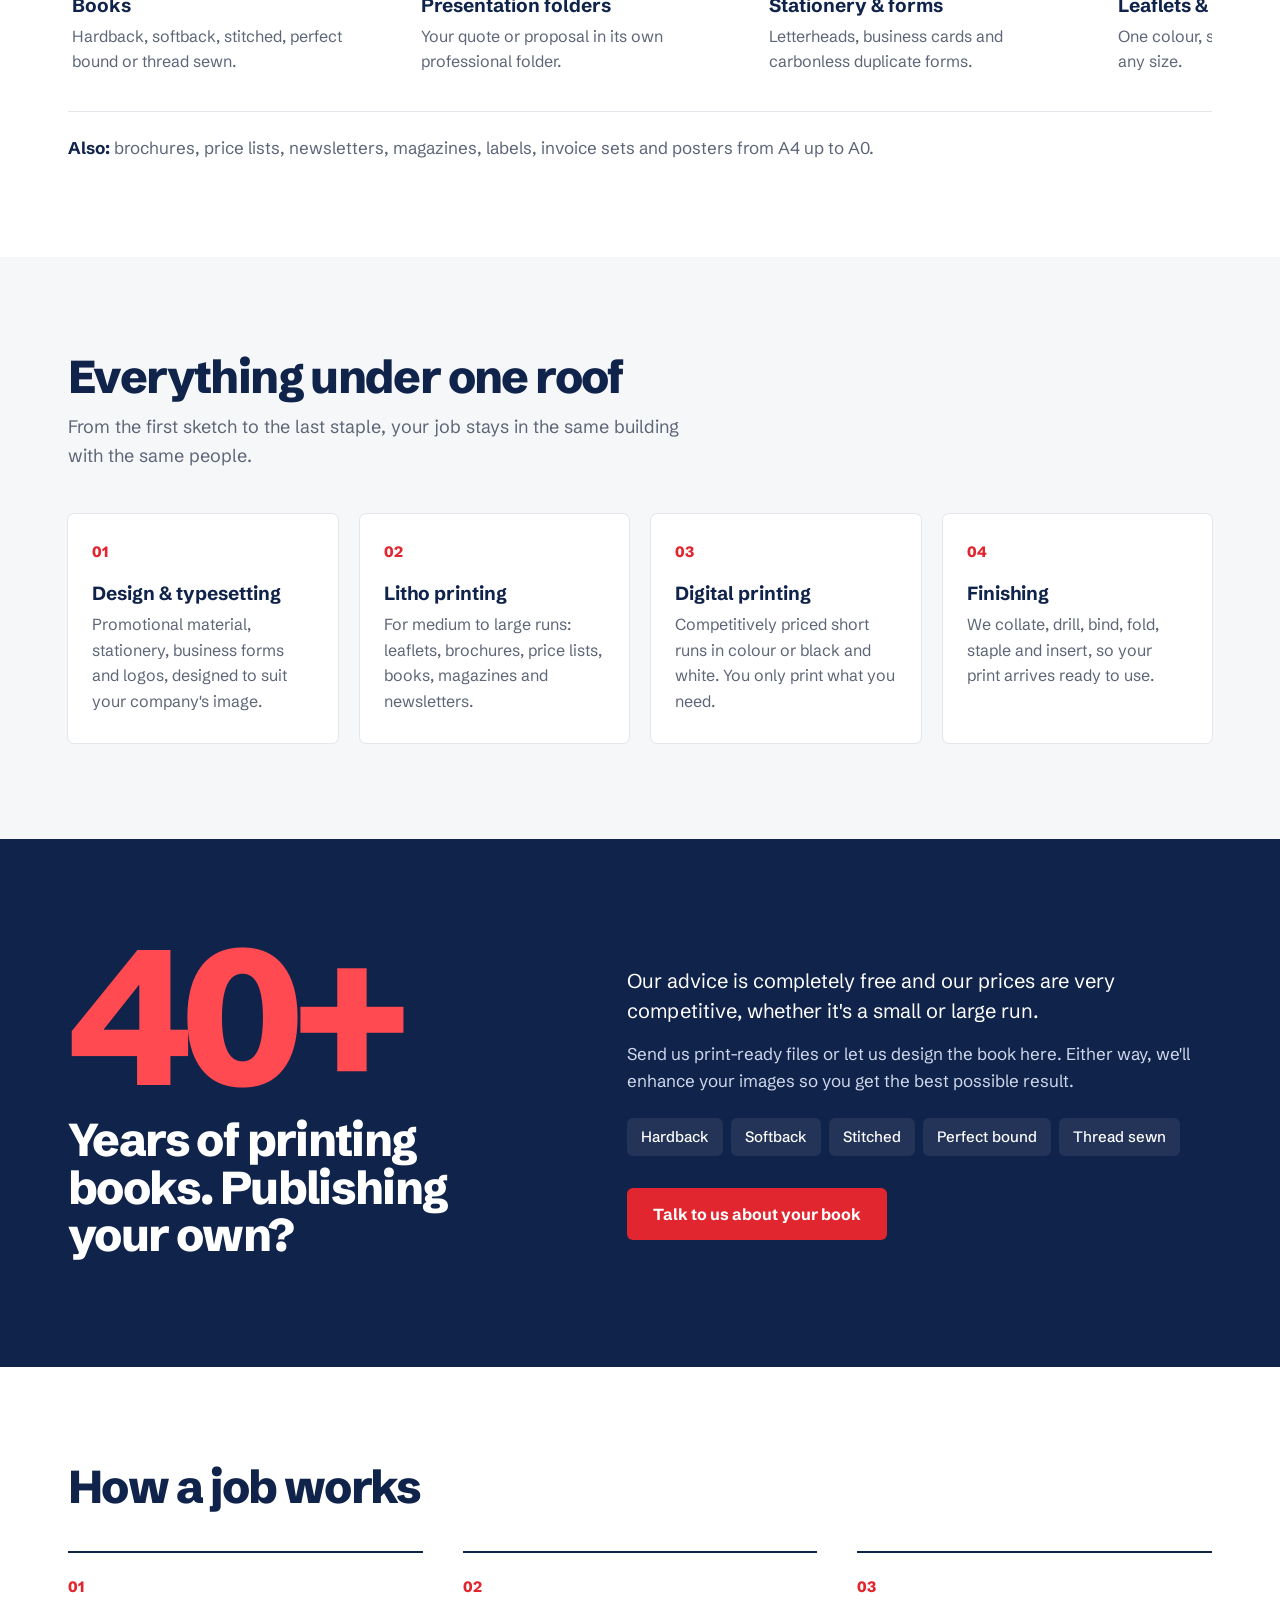
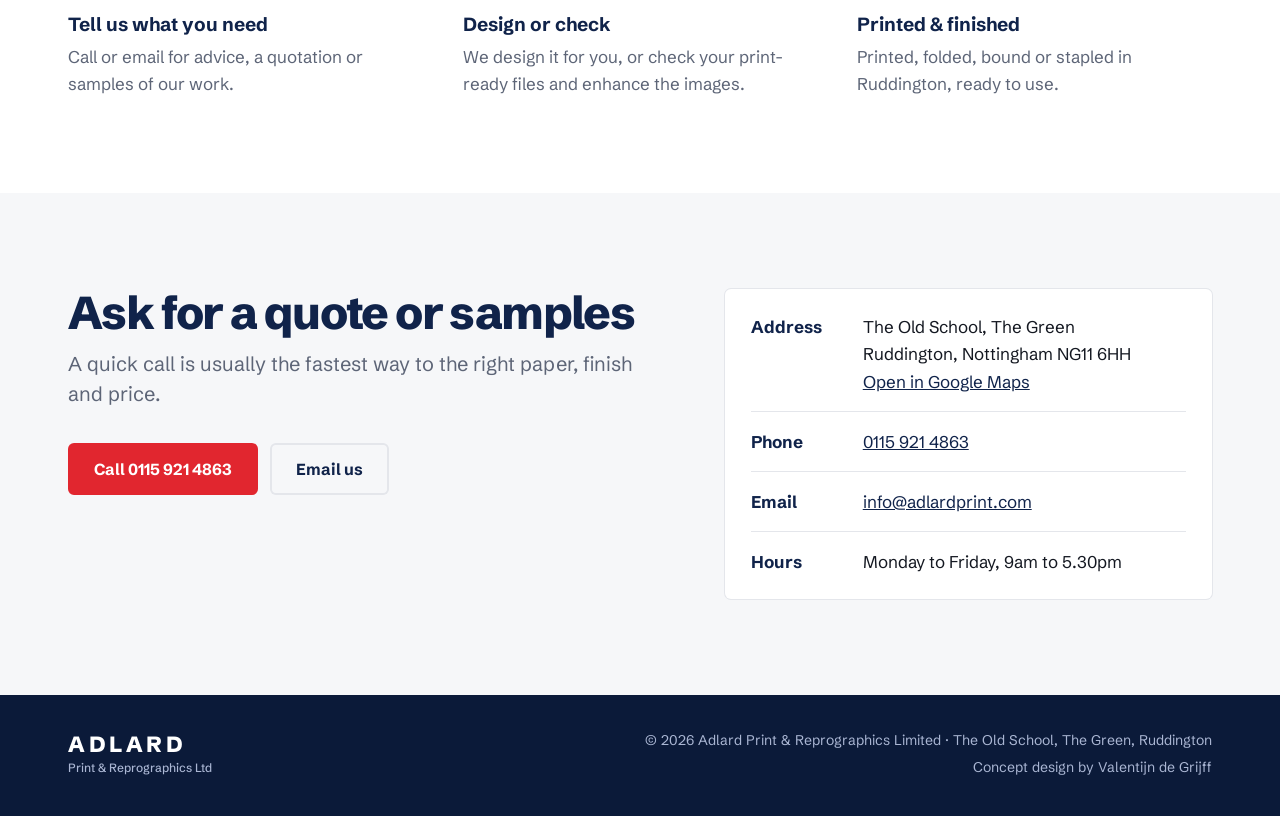
==== commit b34c937c: "Adlard Print concept: direction B (navy), new work cards Co-Authored-By: Claude Opus 5.5 <noreply@an" ====
--- a/adlard-print/index.html
+++ b/adlard-print/index.html
@@ -7,19 +7,19 @@
 <meta name="robots" content="noindex, nofollow">
 <title>Adlard Print · Printers in Ruddington, Nottingham since 1970</title>
 <meta name="description" content="Family-run printers in Ruddington, Nottingham since 1970. Design, litho and digital printing, books, leaflets, stationery, presentation folders and finishing. Call 0115 921 4863.">
-<meta name="theme-color" content="#ffffff">
+<meta name="theme-color" content="#10234a">
 <meta property="og:type" content="website">
 <meta property="og:locale" content="en_GB">
 <meta property="og:site_name" content="Adlard Print">
 <meta property="og:title" content="Adlard Print · Printers in Ruddington since 1970">
 <meta property="og:description" content="Family-run printers in Ruddington, Nottingham. Design, litho and digital printing, books, stationery and finishing under one roof.">
 <meta property="og:image" content="img/books.jpg">
-<link rel="icon" href="favicon.svg" type="image/svg+xml">
+<link rel="icon" href="favicon.svg?v=6" type="image/svg+xml">
 <link rel="preconnect" href="https://fonts.googleapis.com">
 <link rel="preconnect" href="https://fonts.gstatic.com" crossorigin>
-<link href="https://fonts.googleapis.com/css2?family=Schibsted+Grotesk:wght@400;500;700;900&display=swap" rel="stylesheet">
-<link rel="stylesheet" href="styles.css?v=5">
-<script src="script.js?v=5" defer></script>
+<link href="https://fonts.googleapis.com/css2?family=Schibsted+Grotesk:wght@400;500;700;800&display=swap" rel="stylesheet">
+<link rel="stylesheet" href="styles.css?v=6">
+<script src="script.js?v=6" defer></script>
 <!-- Structured data so Google can show the business details (address, phone, opening hours) in local search. -->
 <script type="application/ld+json">
 {
@@ -48,178 +48,121 @@
   }]
 }
 </script>
-<!-- Product photos are Adlard Print's own, taken from adlardprint.com.
-     img/old-school.jpg: "Ruddington Free School" by Alan Murray-Rust, geograph.org.uk, CC BY-SA 2.0 (via Wikimedia Commons). -->
+<!-- All product photos are Adlard Print's own, taken from adlardprint.com. -->
 </head>
 <body>
 <a class="skip" href="#main">Skip to content</a>
 
 <div class="concept" role="note">Concept preview by Valentijn de Grijff. Not the live website.</div>
 
-<header class="masthead">
+<section class="hero" id="top" aria-labelledby="hero-title">
   <div class="wrap">
-    <div class="mast-top">
-      <a class="wordmark" href="#top" aria-label="Adlard Print, back to top">Adlard</a>
-      <p class="dateline">Print &amp; Reprographics Ltd<br>Ruddington, Nottingham · Est. 1970</p>
-      <a class="btn btn-red btn-small" href="tel:+441159214863">Call 0115 921 4863</a>
-    </div>
-    <nav class="mast-nav" aria-label="Main">
-      <a href="#services">Services</a>
-      <a href="#print">What we print</a>
-      <a href="#books">Books</a>
-      <a href="#contact">Contact</a>
-    </nav>
+    <header class="bar">
+      <a class="logo" href="#top" aria-label="Adlard Print, back to top"><b>Adlard</b><small>Print &amp; Reprographics Ltd</small></a>
+      <nav class="nav" aria-label="Main">
+        <a href="#services">Services</a>
+        <a href="#work">What we print</a>
+        <a href="#books">Books</a>
+        <a href="#contact">Contact</a>
+      </nav>
+      <a class="btn btn-red btn-call" href="tel:+441159214863">0115 921 4863</a>
+    </header>
+    <div class="hero-copy">
+      <p class="est">Family-run since 1970 · Ruddington, Nottingham</p>
+      <h1 id="hero-title">Printing for Nottingham, <em>since 1970.</em></h1>
+      <p class="lead">Design, litho and digital printing and finishing, all under one roof in The Old School on Ruddington Green.</p>
+      <div class="actions">
+        <a class="btn btn-red" href="mailto:info@adlardprint.com?subject=Print%20quote">Get a quote</a>
+        <a class="btn btn-ghost" href="#work">See what we print</a>
+      </div>
+    </div>
   </div>
-</header>
+</section>
 
 <main id="main">
-  <section class="hero" id="top" aria-labelledby="hero-title">
-    <div class="wrap">
-      <div class="hero-grid">
-        <h1 id="hero-title">Printed <span class="red">properly</span> since 1970.</h1>
-        <div class="hero-side">
-          <p class="lead">A family-run printers in The Old School on Ruddington Green. Design, litho and digital printing and finishing, all under one roof.</p>
-          <div class="hero-actions">
-            <a class="btn btn-red" href="mailto:info@adlardprint.com?subject=Print%20quote">Get a quote</a>
-            <a class="btn btn-line" href="tel:+441159214863">Call 0115 921 4863</a>
-          </div>
-        </div>
-      </div>
-      <figure class="hero-photo">
-        <img src="img/old-school.jpg" width="900" height="620" alt="The Old School on Ruddington Green: a red-brick Victorian school building with tall gothic windows." fetchpriority="high">
-        <figcaption>The Old School, The Green, Ruddington. Home of Adlard Print.</figcaption>
-      </figure>
-    </div>
-  </section>
-
   <section class="facts" aria-label="Key facts">
     <div class="wrap facts-grid">
-      <div><strong>1970</strong><span>Family-run ever since</span></div>
-      <div><strong>40+ years</strong><span>Printing books</span></div>
-      <div><strong>Litho &amp; digital</strong><span>Short and long runs</span></div>
-      <div><strong>Mon–Fri</strong><span>9am to 5.30pm</span></div>
-    </div>
-  </section>
-
-  <section class="section" id="services" aria-labelledby="services-title">
+      <div><b>50+ years</b><span>Family-run printers</span></div>
+      <div><b>Litho &amp; digital</b><span>Short and long runs</span></div>
+      <div><b>Books</b><span>Printed for 40+ years</span></div>
+      <div><b>Mon–Fri</b><span>9am to 5.30pm</span></div>
+    </div>
+  </section>
+
+  <section class="section" id="work" aria-labelledby="work-title">
     <div class="wrap">
-      <header class="sec-head">
-        <h2 id="services-title">Everything under one roof</h2>
-        <p>From the first sketch to the last staple, your job stays in the same building, with the same people.</p>
-      </header>
-      <ol class="columns">
-        <li>
-          <span class="num">1</span>
-          <h3>Design &amp; typesetting</h3>
-          <p>Promotional material, stationery, business forms and logos, designed to suit your company's image.</p>
-        </li>
-        <li>
-          <span class="num">2</span>
-          <h3>Litho printing</h3>
-          <p>For medium to large runs: leaflets, brochures, price lists, books, magazines, newsletters, labels and invoice sets.</p>
-        </li>
-        <li>
-          <span class="num">3</span>
-          <h3>Digital printing</h3>
-          <p>Competitively priced short runs in colour or black and white. Urgent job? You only print what you need.</p>
-        </li>
-        <li>
-          <span class="num">4</span>
-          <h3>Finishing</h3>
-          <p>We collate, drill, bind, fold, staple and insert, so your print arrives ready to use.</p>
-        </li>
-      </ol>
-    </div>
-  </section>
-
-  <section class="section section-rule" aria-labelledby="work-title">
+      <div class="head-row">
+        <div>
+          <h2 id="work-title">What we print</h2>
+          <p class="sub">A few recent jobs. We do much more than fits on a page, so just ask.</p>
+        </div>
+        <div class="carousel-controls" data-controls>
+          <p class="carousel-count" aria-live="polite"><span data-current>1</span> / <span data-total>6</span></p>
+          <button class="carousel-btn" type="button" data-prev aria-label="Previous">
+            <svg viewBox="0 0 24 24" width="22" height="22" aria-hidden="true"><path d="M15 5l-7 7 7 7" fill="none" stroke="currentColor" stroke-width="2.2"/></svg>
+          </button>
+          <button class="carousel-btn" type="button" data-next aria-label="Next">
+            <svg viewBox="0 0 24 24" width="22" height="22" aria-hidden="true"><path d="M9 5l7 7-7 7" fill="none" stroke="currentColor" stroke-width="2.2"/></svg>
+          </button>
+        </div>
+      </div>
+      <div class="carousel" data-carousel>
+        <div class="carousel-track" tabindex="0" role="region" aria-label="Examples of our work, scroll sideways for more">
+          <article class="card">
+            <div class="card-img"><img src="img/books.jpg" width="344" height="524" loading="lazy" alt="Books printed by Adlard, including local history titles and study manuals."></div>
+            <div class="card-text"><h3>Books</h3><p>Hardback, softback, stitched, perfect bound or thread sewn.</p></div>
+          </article>
+          <article class="card">
+            <div class="card-img"><img src="img/folders.jpg" width="344" height="524" loading="lazy" alt="A presentation folder holding printed company sheets."></div>
+            <div class="card-text"><h3>Presentation folders</h3><p>Your quote or proposal in its own professional folder.</p></div>
+          </article>
+          <article class="card">
+            <div class="card-img"><img src="img/stationery.jpg" width="344" height="524" loading="lazy" alt="Letterheads, business cards and carbonless duplicate forms."></div>
+            <div class="card-text"><h3>Stationery &amp; forms</h3><p>Letterheads, business cards and carbonless duplicate forms.</p></div>
+          </article>
+          <article class="card">
+            <div class="card-img"><img src="img/leaflets.jpg" width="344" height="524" loading="lazy" alt="Printed leaflets and flyers in different sizes."></div>
+            <div class="card-text"><h3>Leaflets &amp; flyers</h3><p>One colour, spot colour or full colour, in any size.</p></div>
+          </article>
+          <article class="card">
+            <div class="card-img"><img src="img/marketing.jpg" width="344" height="524" loading="lazy" alt="Personalised wall calendars printed for businesses."></div>
+            <div class="card-text"><h3>Calendars &amp; cards</h3><p>Personalised calendars and greetings cards, from a single copy.</p></div>
+          </article>
+          <article class="card">
+            <div class="card-img"><img src="img/digital.jpg" width="344" height="524" loading="lazy" alt="A digital printing press."></div>
+            <div class="card-text"><h3>Short runs, fast</h3><p>On-demand digital printing for urgent jobs.</p></div>
+          </article>
+        </div>
+      </div>
+      <p class="also"><b>Also:</b> brochures, price lists, newsletters, magazines, labels, invoice sets and posters from A4 up to A0.</p>
+    </div>
+  </section>
+
+  <section class="section tint" id="services" aria-labelledby="services-title">
     <div class="wrap">
-      <header class="sec-head">
-        <h2 id="work-title">Recent work</h2>
-        <p>Customers have stayed with us since our early years in business. Quality print, reliability and going that extra mile is why.</p>
-      </header>
-      <div class="carousel" data-carousel>
-        <div class="carousel-track" tabindex="0" role="region" aria-label="Recent work, scroll sideways for more">
-          <article class="card">
-            <img src="img/books.jpg" width="344" height="524" loading="lazy" alt="Books printed by Adlard, including local history titles and study manuals.">
-            <div class="card-text">
-              <h3>Books</h3>
-              <p>Hardback, softback, stitched, perfect bound or thread sewn.</p>
-            </div>
-          </article>
-          <article class="card">
-            <img src="img/folders.jpg" width="344" height="524" loading="lazy" alt="Presentation folder with printed company sheets.">
-            <div class="card-text">
-              <h3>Presentation folders</h3>
-              <p>Your quote or proposal in its own professional folder.</p>
-            </div>
-          </article>
-          <article class="card">
-            <img src="img/stationery.jpg" width="344" height="524" loading="lazy" alt="Letterheads, business cards and carbonless duplicate forms.">
-            <div class="card-text">
-              <h3>Stationery &amp; forms</h3>
-              <p>Letterheads, business cards and carbonless duplicate forms.</p>
-            </div>
-          </article>
-          <article class="card">
-            <img src="img/leaflets.jpg" width="344" height="524" loading="lazy" alt="Printed leaflets and flyers.">
-            <div class="card-text">
-              <h3>Leaflets &amp; flyers</h3>
-              <p>One colour, spot colour or full colour, in any size.</p>
-            </div>
-          </article>
-          <article class="card">
-            <img src="img/marketing.jpg" width="344" height="524" loading="lazy" alt="Personalised wall calendars printed for businesses.">
-            <div class="card-text">
-              <h3>Calendars &amp; cards</h3>
-              <p>Personalised calendars and greetings cards, from a single copy.</p>
-            </div>
-          </article>
-          <article class="card">
-            <img src="img/digital.jpg" width="344" height="524" loading="lazy" alt="A digital printing press.">
-            <div class="card-text">
-              <h3>Short runs, fast</h3>
-              <p>On-demand digital printing for urgent jobs.</p>
-            </div>
-          </article>
-        </div>
-        <div class="carousel-controls">
-          <p class="carousel-count" aria-live="polite"><span data-current>1</span> / <span data-total>6</span></p>
-          <button class="carousel-btn" type="button" data-prev aria-label="Previous work">&lsaquo;</button>
-          <button class="carousel-btn" type="button" data-next aria-label="Next work">&rsaquo;</button>
-        </div>
-      </div>
-    </div>
-  </section>
-
-  <section class="section section-rule" id="print" aria-labelledby="print-title">
-    <div class="wrap">
-      <header class="sec-head">
-        <h2 id="print-title">What we print</h2>
-        <p>We offer far more than fits on a page. If it isn't listed, just ask.</p>
-      </header>
-      <dl class="index">
-        <div><dt>Leaflets &amp; flyers</dt><dd>Any size, in one colour, spot colour or full colour. Eye-catching enough to stand out, cheap enough to send with every invoice.</dd></div>
-        <div><dt>Stationery &amp; forms</dt><dd>Letterheads, compliment slips and business cards as one consistent family, plus carbonless duplicate and triplicate forms.</dd></div>
-        <div><dt>Presentation folders</dt><dd>Your quote or proposal in its own professional folder. First impressions really do last.</dd></div>
-        <div><dt>Books &amp; booklets</dt><dd>Hardback, softback, stitched, perfect bound or thread sewn, in large or small quantities.</dd></div>
-        <div><dt>Calendars &amp; cards</dt><dd>Personalised calendars that advertise all year round, and greetings cards for Christmas or any event.</dd></div>
-        <div><dt>Posters</dt><dd>From A4 up to A0 (841 × 1189 mm), in small or large quantities.</dd></div>
-        <div><dt>Short runs, fast</dt><dd>On-demand digital printing straight from your email attachment or a hard copy.</dd></div>
-        <div><dt>Brochures &amp; magazines</dt><dd>Price lists, newsletters, booklets and magazines, litho printed for longer runs.</dd></div>
-      </dl>
+      <h2 id="services-title">Everything under one roof</h2>
+      <p class="sub">From the first sketch to the last staple, your job stays in the same building with the same people.</p>
+      <div class="services">
+        <article><span class="num">01</span><h3>Design &amp; typesetting</h3><p>Promotional material, stationery, business forms and logos, designed to suit your company's image.</p></article>
+        <article><span class="num">02</span><h3>Litho printing</h3><p>For medium to large runs: leaflets, brochures, price lists, books, magazines and newsletters.</p></article>
+        <article><span class="num">03</span><h3>Digital printing</h3><p>Competitively priced short runs in colour or black and white. You only print what you need.</p></article>
+        <article><span class="num">04</span><h3>Finishing</h3><p>We collate, drill, bind, fold, staple and insert, so your print arrives ready to use.</p></article>
+      </div>
     </div>
   </section>
 
   <section class="books" id="books" aria-labelledby="books-title">
     <div class="wrap books-grid">
       <div>
-        <p class="big-num" aria-hidden="true">40+</p>
+        <p class="big" aria-hidden="true">40+</p>
         <h2 id="books-title">Years of printing books. Publishing your own?</h2>
       </div>
-      <div class="books-copy">
+      <div>
         <p class="lead">Our advice is completely free and our prices are very competitive, whether it's a small or large run.</p>
-        <p>Send us print-ready files or let us design the book here. Either way, we'll enhance your images so you get the best possible result.</p>
+        <p class="books-note">Send us print-ready files or let us design the book here. Either way, we'll enhance your images so you get the best possible result.</p>
+        <ul class="bindings" aria-label="Book formats">
+          <li>Hardback</li><li>Softback</li><li>Stitched</li><li>Perfect bound</li><li>Thread sewn</li>
+        </ul>
         <a class="btn btn-red" href="mailto:info@adlardprint.com?subject=Book%20printing">Talk to us about your book</a>
       </div>
     </div>
@@ -227,13 +170,11 @@
 
   <section class="section" aria-labelledby="how-title">
     <div class="wrap">
-      <header class="sec-head">
-        <h2 id="how-title">How a job works</h2>
-      </header>
-      <ol class="columns columns-3">
-        <li><span class="num">1</span><h3>Tell us what you need</h3><p>Call or email for advice, a quotation or samples of our work.</p></li>
-        <li><span class="num">2</span><h3>Design or check</h3><p>We design it for you, or check your print-ready files and enhance the images.</p></li>
-        <li><span class="num">3</span><h3>Printed &amp; finished</h3><p>Printed, folded, bound or stapled in Ruddington, ready to use.</p></li>
+      <h2 id="how-title">How a job works</h2>
+      <ol class="steps">
+        <li><h3>Tell us what you need</h3><p>Call or email for advice, a quotation or samples of our work.</p></li>
+        <li><h3>Design or check</h3><p>We design it for you, or check your print-ready files and enhance the images.</p></li>
+        <li><h3>Printed &amp; finished</h3><p>Printed, folded, bound or stapled in Ruddington, ready to use.</p></li>
       </ol>
     </div>
   </section>
@@ -241,9 +182,9 @@
   <section class="contact" id="contact" aria-labelledby="contact-title">
     <div class="wrap contact-grid">
       <div>
-        <h2 id="contact-title">Ask for a quote or samples.</h2>
+        <h2 id="contact-title">Ask for a quote or samples</h2>
         <p class="lead">A quick call is usually the fastest way to the right paper, finish and price.</p>
-        <div class="hero-actions">
+        <div class="actions">
           <a class="btn btn-red" href="tel:+441159214863">Call 0115 921 4863</a>
           <a class="btn btn-line" href="mailto:info@adlardprint.com?subject=Print%20quote">Email us</a>
         </div>
@@ -258,12 +199,12 @@
   </section>
 </main>
 
-<footer class="site-footer">
+<footer class="footer">
   <div class="wrap foot">
-    <p class="foot-mark">Adlard</p>
+    <a class="logo" href="#top"><b>Adlard</b><small>Print &amp; Reprographics Ltd</small></a>
     <div class="foot-meta">
-      <p>&copy; 2026 Adlard Print &amp; Reprographics Limited · The Old School, Ruddington</p>
-      <p>Concept design by Valentijn de Grijff · Building photo: Alan Murray-Rust, <a href="https://creativecommons.org/licenses/by-sa/2.0/">CC BY-SA 2.0</a></p>
+      <p>&copy; 2026 Adlard Print &amp; Reprographics Limited · The Old School, The Green, Ruddington</p>
+      <p>Concept design by Valentijn de Grijff</p>
     </div>
   </div>
 </footer>
--- a/adlard-print/styles.css
+++ b/adlard-print/styles.css
@@ -1,17 +1,21 @@
-/* Adlard Print concept, "newspaper" direction.
-   Palette: black and white, with Adlard red as the only colour (one word in the headline, buttons).
-   Photos are shown in greyscale so they sit inside the black-and-white page; hovering a photo
-   brings its colour back (the page's one deliberate interaction).
-   Shape rule: square corners everywhere; structure comes from rules, like a printed page. */
+/* Adlard Print concept, direction B: navy and white with Adlard red as the accent.
+   Navy and red come from the existing Adlard logo and phone number.
+   Shape rule: 6px radius on buttons and cards, nothing else rounded.
+   Card images sit on #f5f5f5, the exact background of Adlard's own product photos, so they blend in. */
 :root {
-  --ink: #0e0e0e;
-  --paper: #ffffff;
-  --grey: #6b6b6b;
-  --rule: #0e0e0e;
-  --hair: #d9d9d9;
-  --photo: #f4f4f4;
-  --red: #e4232f;
-  --red-dark: #c41922;
+  --navy: #10234a;
+  --navy-deep: #0b1a39;
+  --ink: #141821;
+  --muted: #5d6577;
+  --red: #e1262f;
+  --red-dark: #c41b23;
+  --red-light: #ff4a52;
+  --line: #e4e6eb;
+  --tint: #f6f7f9;
+  --photo: #f5f5f5;
+  --on-navy: #cfd8ec;
+  --on-navy-muted: #aab6d3;
+  --radius: 6px;
   --wrap: 1200px;
   --gutter: 28px;
 }
@@ -20,181 +24,172 @@
 html { -webkit-text-size-adjust: 100%; }
 body {
   margin: 0;
-  background: var(--paper);
   color: var(--ink);
-  font: 400 17px/1.55 "Schibsted Grotesk", system-ui, -apple-system, "Segoe UI", sans-serif;
+  background: #fff;
+  font: 400 17px/1.6 "Schibsted Grotesk", system-ui, -apple-system, "Segoe UI", sans-serif;
   -webkit-font-smoothing: antialiased;
 }
 img { display: block; max-width: 100%; height: auto; }
 a { color: inherit; }
-:focus-visible { outline: 3px solid var(--red); outline-offset: 3px; }
+:focus-visible { outline: 3px solid var(--red-light); outline-offset: 3px; }
 
-.skip { position: absolute; left: 16px; top: -48px; z-index: 20; background: var(--ink); color: #fff; padding: 10px 16px; text-decoration: none; }
+.skip { position: absolute; left: 16px; top: -48px; z-index: 20; background: #fff; color: var(--navy); padding: 10px 16px; border-radius: var(--radius); text-decoration: none; }
 .skip:focus { top: 12px; }
-
 .wrap { max-width: var(--wrap); margin: 0 auto; padding: 0 var(--gutter); }
-
-.concept { background: var(--ink); color: #fff; text-align: center; font-size: 13px; padding: 7px 16px; }
-
-/* Masthead */
-.masthead { padding-top: 22px; }
-.mast-top { display: grid; grid-template-columns: auto 1fr auto; align-items: end; gap: 28px; padding-bottom: 16px; border-bottom: 5px solid var(--rule); }
-.wordmark { font-weight: 900; font-size: 54px; line-height: .85; letter-spacing: -.045em; text-transform: uppercase; text-decoration: none; }
-.dateline { margin: 0; font-size: 14px; line-height: 1.35; color: var(--grey); }
-.mast-nav { display: flex; gap: 32px; padding: 12px 0; border-bottom: 1px solid var(--rule); font-weight: 500; font-size: 15px; }
-.mast-nav a { text-decoration: none; }
-.mast-nav a:hover { text-decoration: underline; text-underline-offset: 4px; }
+.concept { background: var(--navy-deep); color: var(--on-navy-muted); text-align: center; font-size: 13px; padding: 7px 16px; }
 
 /* Buttons */
 .btn {
   display: inline-flex; align-items: center; justify-content: center;
-  min-height: 52px; padding: 0 26px; border: 2px solid var(--ink);
+  min-height: 52px; padding: 0 26px; border-radius: var(--radius);
   font: 700 16px/1 "Schibsted Grotesk", system-ui, sans-serif; text-decoration: none; white-space: nowrap;
-  transition: background-color .15s ease, color .15s ease, border-color .15s ease;
+  transition: background-color .15s ease, box-shadow .15s ease, color .15s ease;
 }
-.btn-red { background: var(--red); border-color: var(--red); color: #fff; }
-.btn-red:hover { background: var(--red-dark); border-color: var(--red-dark); }
-.btn-line { background: transparent; color: var(--ink); }
-.btn-line:hover { background: var(--ink); color: #fff; }
-.btn-small { min-height: 44px; padding: 0 18px; font-size: 15px; }
+.btn-red { background: var(--red); color: #fff; }
+.btn-red:hover { background: var(--red-dark); }
+.btn-ghost { color: #fff; box-shadow: inset 0 0 0 2px rgba(255, 255, 255, .35); }
+.btn-ghost:hover { box-shadow: inset 0 0 0 2px #fff; }
+.btn-line { color: var(--navy); box-shadow: inset 0 0 0 2px var(--line); }
+.btn-line:hover { box-shadow: inset 0 0 0 2px var(--navy); }
+.btn-call { min-height: 46px; padding: 0 20px; font-size: 15px; }
+.actions { display: flex; flex-wrap: wrap; gap: 12px; }
 
-/* Hero: front-page layout. Headline, then a wide black-and-white photo of the building. */
-.hero { padding: 44px 0 0; }
-.hero-grid { display: grid; grid-template-columns: minmax(0, 7fr) minmax(0, 4fr); gap: 48px; align-items: end; padding-bottom: 36px; }
-h1 {
-  margin: 0;
-  font-size: clamp(52px, 8.6vw, 128px); line-height: .88; letter-spacing: -.055em; font-weight: 900; text-transform: uppercase;
-}
-.red { color: var(--red); }
-h2, h3 { text-wrap: balance; }
-.lead { margin: 0; font-size: 21px; line-height: 1.45; font-weight: 500; max-width: 30em; }
-.hero-side .lead { margin-bottom: 26px; }
-.hero-actions { display: flex; flex-wrap: wrap; gap: 12px; }
-.hero-photo { margin: 0; }
-.hero-photo img { width: 100%; aspect-ratio: 21 / 8; object-fit: cover; object-position: 50% 30%; filter: grayscale(1) contrast(1.1); }
-.hero-photo figcaption { padding: 10px 0 12px; font-size: 13px; color: var(--grey); }
+/* Logo: set in text, like the existing ADLARD wordmark */
+.logo { display: inline-flex; flex-direction: column; line-height: 1; text-decoration: none; }
+.logo b { font-size: 28px; font-weight: 800; letter-spacing: .16em; text-transform: uppercase; }
+.logo small { font-size: 12px; font-weight: 500; margin-top: 6px; }
+
+/* Hero */
+.hero { background: var(--navy); color: #fff; }
+.bar { display: flex; align-items: center; gap: 36px; height: 88px; }
+.bar .logo small { color: var(--on-navy-muted); }
+.nav { display: flex; gap: 30px; margin-left: auto; font-weight: 500; font-size: 15px; }
+.nav a { color: #dfe5f3; text-decoration: none; }
+.nav a:hover { color: #fff; }
+.hero-copy { max-width: 900px; padding: 88px 0 104px; }
+.est { margin: 0 0 20px; color: var(--on-navy-muted); font-weight: 500; }
+h1 { margin: 0 0 26px; font-size: clamp(46px, 7vw, 86px); line-height: .98; letter-spacing: -.04em; font-weight: 800; }
+h1 em { font-style: normal; color: var(--red-light); }
+.lead { margin: 0 0 34px; font-size: 20px; line-height: 1.5; max-width: 32em; }
+.hero .lead { color: var(--on-navy); }
 
 /* Facts */
-.facts { border-top: 5px solid var(--rule); border-bottom: 1px solid var(--rule); }
-.facts-grid { display: grid; grid-template-columns: repeat(4, 1fr); }
-.facts-grid > div { padding: 22px 20px 22px 0; display: flex; flex-direction: column; gap: 2px; }
-.facts-grid > div + div { padding-left: 20px; border-left: 1px solid var(--rule); }
-.facts strong { font-size: 24px; font-weight: 900; letter-spacing: -.03em; }
-.facts span { color: var(--grey); font-size: 15px; }
-
-/* Recent work: a row of cards you can swipe or step through with the arrows */
-.carousel { position: relative; }
-.carousel-track {
-  display: grid; grid-auto-flow: column; grid-auto-columns: calc((100% - 3 * 20px) / 3.4); column-gap: 20px;
-  overflow-x: auto; scroll-snap-type: x mandatory; scroll-behavior: smooth; overscroll-behavior-x: contain;
-  scrollbar-width: none; padding-bottom: 4px;
-}
-.carousel-track::-webkit-scrollbar { display: none; }
-.card { scroll-snap-align: start; border: 2px solid var(--rule); background: #fff; display: flex; flex-direction: column; }
-.card img { width: 100%; aspect-ratio: 4 / 5; object-fit: cover; object-position: 75% 40%; background: var(--photo); border-bottom: 2px solid var(--rule); }
-.card-text { padding: 18px 20px 22px; }
-.card-text h3 { margin-bottom: 6px; }
-.card-text p { margin: 0; color: var(--grey); font-size: 16px; }
-.carousel-controls { display: flex; align-items: center; gap: 10px; margin-top: 22px; }
-.carousel-count { margin: 0 auto 0 0; font-weight: 700; font-variant-numeric: tabular-nums; }
-.carousel-btn {
-  width: 52px; height: 52px; border: 2px solid var(--ink); background: #fff; color: var(--ink);
-  font: 400 30px/1 "Schibsted Grotesk", system-ui, sans-serif; cursor: pointer; display: grid; place-items: center;
-  transition: background-color .15s ease, color .15s ease;
-}
-.carousel-btn:hover:not(:disabled) { background: var(--ink); color: #fff; }
-.carousel-btn:disabled { opacity: .3; cursor: default; }
+.facts-grid { display: grid; grid-template-columns: repeat(4, 1fr); border-bottom: 1px solid var(--line); }
+.facts-grid > div { padding: 26px 22px 26px 0; display: flex; flex-direction: column; gap: 2px; }
+.facts-grid > div + div { padding-left: 22px; border-left: 1px solid var(--line); }
+.facts b { font-size: 22px; font-weight: 800; color: var(--navy); letter-spacing: -.02em; }
+.facts span { color: var(--muted); font-size: 15px; }
 
 /* Sections */
 .section { padding: 96px 0; }
-.section-rule { border-top: 5px solid var(--rule); }
-.sec-head { display: grid; grid-template-columns: minmax(0, 8fr) minmax(0, 5fr); gap: 36px; align-items: end; margin-bottom: 44px; }
-h2 { margin: 0; font-size: clamp(34px, 4.4vw, 56px); line-height: 1; letter-spacing: -.04em; font-weight: 900; }
-.sec-head p { margin: 0; color: var(--grey); font-size: 18px; }
-h3 { margin: 0 0 8px; font-size: 21px; line-height: 1.2; font-weight: 700; letter-spacing: -.01em; }
+.tint { background: var(--tint); }
+h2 { margin: 0 0 12px; font-size: clamp(32px, 4vw, 46px); line-height: 1.04; letter-spacing: -.035em; font-weight: 800; color: var(--navy); text-wrap: balance; }
+.sub { margin: 0 0 44px; color: var(--muted); font-size: 18px; max-width: 36em; }
+h3 { margin: 0 0 6px; font-size: 19px; line-height: 1.25; font-weight: 700; color: var(--navy); }
 
-.columns { list-style: none; margin: 0; padding: 0; display: grid; grid-template-columns: repeat(4, 1fr); border-top: 1px solid var(--rule); }
-.columns-3 { grid-template-columns: repeat(3, 1fr); }
-.columns li { padding: 22px 26px 6px 0; }
-.columns li + li { padding-left: 26px; border-left: 1px solid var(--rule); }
-.columns p { margin: 0; color: var(--grey); }
-.num { display: block; font-size: 64px; line-height: .9; font-weight: 900; letter-spacing: -.05em; margin-bottom: 22px; }
+/* What we print: a row of cards you can swipe, or step through with the arrows */
+.head-row { display: flex; align-items: flex-end; justify-content: space-between; gap: 24px; }
+.carousel-controls { display: flex; align-items: center; gap: 10px; margin-bottom: 44px; }
+.carousel-count { margin: 0 8px 0 0; color: var(--muted); font-weight: 500; font-variant-numeric: tabular-nums; }
+.carousel-btn {
+  width: 48px; height: 48px; border-radius: var(--radius); border: 0; cursor: pointer;
+  display: grid; place-items: center; background: var(--navy); color: #fff;
+  transition: background-color .15s ease, opacity .15s ease;
+}
+.carousel-btn:hover:not(:disabled) { background: var(--navy-deep); }
+.carousel-btn:disabled { opacity: .25; cursor: default; }
+.carousel-track {
+  display: grid; grid-auto-flow: column; grid-auto-columns: calc((100% - 3 * 22px) / 3.3); column-gap: 22px;
+  overflow-x: auto; scroll-snap-type: x mandatory; scroll-behavior: smooth; overscroll-behavior-x: contain;
+  scrollbar-width: none;
+}
+.carousel-track::-webkit-scrollbar { display: none; }
+.card { scroll-snap-align: start; display: flex; flex-direction: column; }
+/* The photos are compositions that run off their left edge on purpose: show them whole, anchored left. */
+.card-img { background: var(--photo); border-radius: var(--radius); overflow: hidden; aspect-ratio: 344 / 470; }
+.card-img img { width: 100%; height: 100%; object-fit: cover; object-position: left 70%; }
+.card-text { padding: 18px 4px 0; }
+.card-text p { margin: 0; color: var(--muted); font-size: 16px; }
+.also { margin: 36px 0 0; padding-top: 22px; border-top: 1px solid var(--line); color: var(--muted); }
+.also b { color: var(--navy); }
 
-/* "What we print" index, set like a table of contents */
-.index { margin: 0; display: grid; grid-template-columns: 1fr 1fr; column-gap: 56px; }
-.index > div { display: grid; grid-template-columns: minmax(0, 2fr) minmax(0, 3fr); gap: 20px; padding: 20px 0; border-top: 1px solid var(--rule); }
-.index dt { font-weight: 700; font-size: 19px; line-height: 1.25; }
-.index dd { margin: 0; color: var(--grey); font-size: 16px; }
+/* Services */
+.services { display: grid; grid-template-columns: repeat(4, 1fr); gap: 22px; }
+.services article { background: #fff; border-radius: var(--radius); padding: 26px 24px 28px; box-shadow: 0 0 0 1px var(--line); }
+.num { display: block; color: var(--red); font-weight: 800; font-size: 15px; margin-bottom: 18px; }
+.services p { margin: 0; color: var(--muted); font-size: 16px; }
 
 /* Books */
-.books { background: var(--ink); color: #fff; padding: 96px 0; }
-.books-grid { display: grid; grid-template-columns: minmax(0, 6fr) minmax(0, 5fr); gap: 64px; align-items: end; }
-.big-num { margin: 0 0 6px; font-size: clamp(110px, 17vw, 240px); line-height: .8; font-weight: 900; letter-spacing: -.07em; color: var(--red); }
-.books h2 { font-size: clamp(30px, 3.6vw, 46px); }
-.books-copy .lead { margin-bottom: 16px; }
-.books-copy p:not(.lead) { color: #b5b5b5; margin: 0 0 30px; }
+.books { background: var(--navy); color: #fff; padding: 96px 0; }
+.books-grid { display: grid; grid-template-columns: minmax(0, 5fr) minmax(0, 6fr); gap: 72px; align-items: center; }
+.big { margin: 0; font-size: clamp(110px, 15vw, 200px); line-height: .85; font-weight: 800; letter-spacing: -.06em; color: var(--red-light); }
+.books h2 { color: #fff; margin-top: 18px; }
+.books .lead { color: #fff; margin-bottom: 14px; }
+.books-note { margin: 0 0 24px; color: var(--on-navy); }
+.bindings { list-style: none; margin: 0 0 32px; padding: 0; display: flex; flex-wrap: wrap; gap: 8px; }
+.bindings li { padding: 7px 14px; border-radius: var(--radius); background: rgba(255, 255, 255, .08); color: #fff; font-size: 15px; font-weight: 500; }
+
+/* Steps */
+.steps { list-style: none; margin: 40px 0 0; padding: 0; display: grid; grid-template-columns: repeat(3, 1fr); gap: 40px; counter-reset: step; }
+.steps li { counter-increment: step; border-top: 2px solid var(--navy); padding-top: 22px; }
+.steps li::before { content: counter(step, decimal-leading-zero); display: block; color: var(--red); font-weight: 800; font-size: 15px; margin-bottom: 14px; }
+.steps p { margin: 0; color: var(--muted); }
 
 /* Contact */
-.contact { padding: 96px 0; border-top: 5px solid var(--rule); }
-.contact-grid { display: grid; grid-template-columns: minmax(0, 6fr) minmax(0, 5fr); gap: 64px; align-items: start; }
-.contact h2 { margin-bottom: 20px; }
-.contact .lead { margin-bottom: 30px; color: var(--grey); font-weight: 400; }
-.details { margin: 0; border-top: 1px solid var(--rule); }
-.details > div { display: grid; grid-template-columns: 110px 1fr; gap: 16px; padding: 16px 0; border-bottom: 1px solid var(--hair); }
-.details dt { font-weight: 700; }
+.contact { background: var(--tint); padding: 96px 0; }
+.contact-grid { display: grid; grid-template-columns: minmax(0, 6fr) minmax(0, 5fr); gap: 72px; align-items: start; }
+.contact .lead { color: var(--muted); }
+.details { margin: 0; background: #fff; border-radius: var(--radius); box-shadow: 0 0 0 1px var(--line); padding: 8px 26px; }
+.details > div { display: grid; grid-template-columns: 96px 1fr; gap: 16px; padding: 16px 0; }
+.details > div + div { border-top: 1px solid var(--line); }
+.details dt { font-weight: 700; color: var(--navy); }
 .details dd { margin: 0; }
+.details a { color: var(--navy); }
 
-.site-footer { background: var(--ink); color: #b5b5b5; }
-.foot { display: flex; flex-wrap: wrap; align-items: center; justify-content: space-between; gap: 12px 32px; padding-top: 30px; padding-bottom: 34px; font-size: 14px; }
+/* Footer */
+.footer { background: var(--navy-deep); color: var(--on-navy-muted); }
+.foot { display: flex; flex-wrap: wrap; align-items: center; justify-content: space-between; gap: 16px 32px; padding-top: 34px; padding-bottom: 38px; font-size: 14px; }
+.footer .logo { color: #fff; }
+.footer .logo b { font-size: 22px; }
+.footer .logo small { color: var(--on-navy-muted); }
 .foot-meta { text-align: right; display: grid; gap: 4px; }
-.foot a { color: #fff; }
 .foot p { margin: 0; }
-.foot-mark { color: #fff; font-weight: 900; font-size: 26px; letter-spacing: -.04em; text-transform: uppercase; }
 
 @media (max-width: 980px) {
-  .mast-top { grid-template-columns: auto 1fr; }
-  .mast-top .btn { display: none; }
-  .dateline { text-align: right; }
-  .sec-head, .books-grid, .contact-grid, .hero-grid { grid-template-columns: minmax(0, 1fr); gap: 16px; }
-  .hero-grid { gap: 28px; }
-  .hero-photo img { aspect-ratio: 3 / 2; }
-  .carousel-track { grid-auto-columns: calc((100% - 20px) / 2.2); }
+  .nav { display: none; }
+  .bar { justify-content: space-between; }
+  .hero-copy { padding: 56px 0 72px; }
   .facts-grid { grid-template-columns: 1fr 1fr; }
   .facts-grid > div:nth-child(3) { padding-left: 0; border-left: 0; }
-  .facts-grid > div:nth-child(n+3) { border-top: 1px solid var(--hair); }
-  .books-grid, .contact-grid { gap: 40px; }
-  .columns { grid-template-columns: 1fr 1fr; }
-  .columns li:nth-child(3) { padding-left: 0; border-left: 0; }
-  .columns li:nth-child(n+3) { border-top: 1px solid var(--hair); }
-  .columns-3 { grid-template-columns: 1fr; }
-  .columns-3 li, .columns-3 li + li { padding-left: 0; border-left: 0; }
-  .index { grid-template-columns: 1fr; }
+  .facts-grid > div:nth-child(n+3) { border-top: 1px solid var(--line); }
+  .carousel-track { grid-auto-columns: calc((100% - 22px) / 2.2); }
+  .services { grid-template-columns: 1fr 1fr; }
+  .books-grid, .contact-grid { grid-template-columns: minmax(0, 1fr); gap: 32px; }
+  .steps { grid-template-columns: minmax(0, 1fr); gap: 28px; }
 }
 @media (max-width: 600px) {
   :root { --gutter: 16px; }
   body { font-size: 16px; }
-  .masthead { padding-top: 16px; }
-  .wordmark { font-size: 40px; }
-  .dateline { font-size: 12px; }
-  .mast-nav { gap: 18px; font-size: 14px; overflow-x: auto; }
-  .hero { padding-top: 32px; padding-bottom: 40px; }
-  .hero-actions { flex-direction: column; }
-  .hero-actions .btn { width: 100%; }
-  .facts strong { font-size: 20px; }
-  .facts-grid > div { padding: 16px 12px 16px 0; }
+  .bar { height: 76px; }
+  .logo b { font-size: 23px; }
+  .logo small { font-size: 11px; }
+  .btn-call { padding: 0 14px; font-size: 14px; min-height: 42px; }
+  .lead { font-size: 18px; }
+  .actions { flex-direction: column; }
+  .actions .btn { width: 100%; }
+  .section, .books, .contact { padding: 64px 0; }
+  .facts b { font-size: 19px; }
+  .facts-grid > div { padding: 18px 12px 18px 0; }
   .facts-grid > div + div { padding-left: 12px; }
   .facts-grid > div:nth-child(3) { padding-left: 0; }
-  .lead { font-size: 19px; }
-  .section, .books, .contact { padding: 64px 0; }
-  .columns { grid-template-columns: 1fr; }
-  .columns li, .columns li + li { padding-left: 0; border-left: 0; }
-  .columns li + li { border-top: 1px solid var(--hair); }
-  .num { font-size: 48px; margin-bottom: 14px; }
-  .index > div { grid-template-columns: 1fr; gap: 6px; }
-  .details > div { grid-template-columns: 1fr; gap: 2px; }
+  .head-row { flex-direction: column; align-items: stretch; gap: 0; }
+  .carousel-controls { margin-bottom: 24px; }
+  .carousel-count { margin-right: auto; }
+  .carousel-track { grid-auto-columns: 78%; column-gap: 14px; }
+  .services { grid-template-columns: minmax(0, 1fr); gap: 12px; }
+  .details { padding: 4px 18px; }
+  .details > div { grid-template-columns: minmax(0, 1fr); gap: 2px; }
   .foot-meta { text-align: left; }
-  .carousel-track { grid-auto-columns: 80%; column-gap: 14px; }
-  .card-text { padding: 16px 16px 20px; }
 }
 @media (prefers-reduced-motion: reduce) {
   .btn, .carousel-btn { transition: none; }
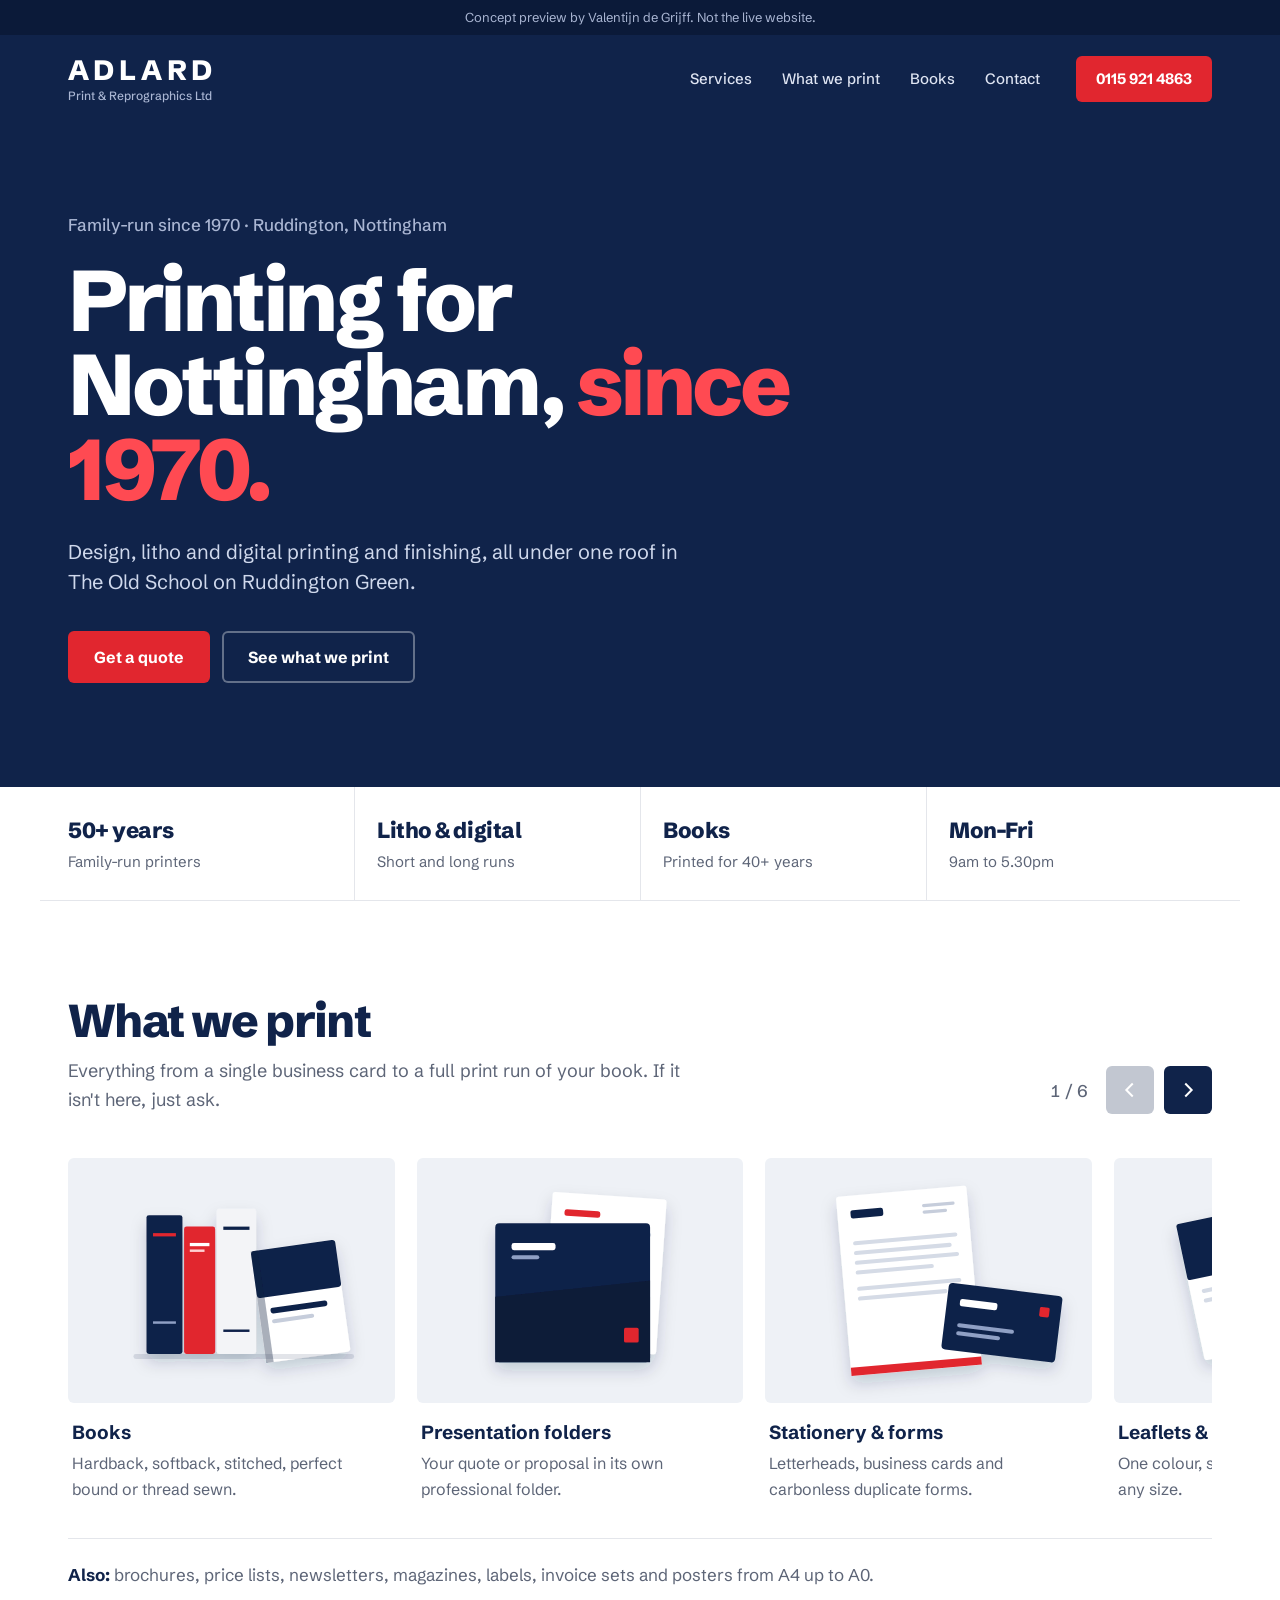
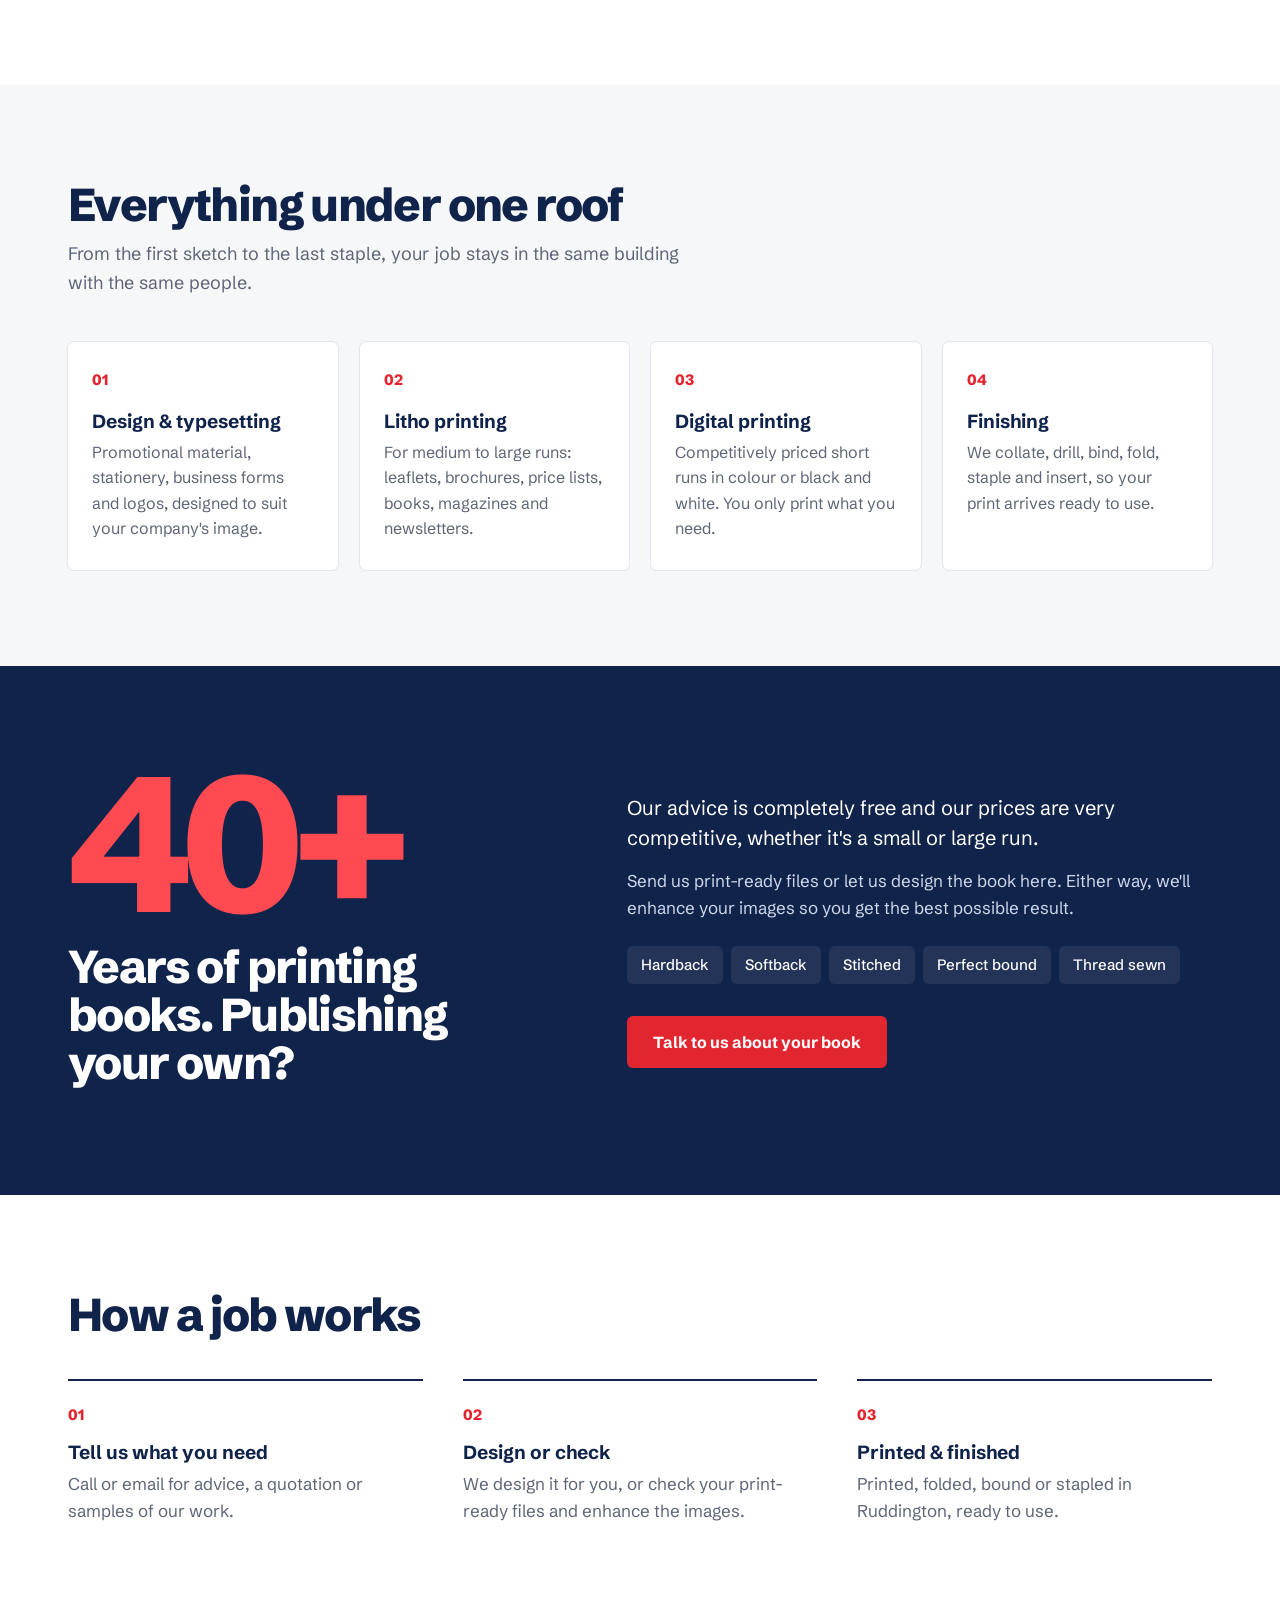
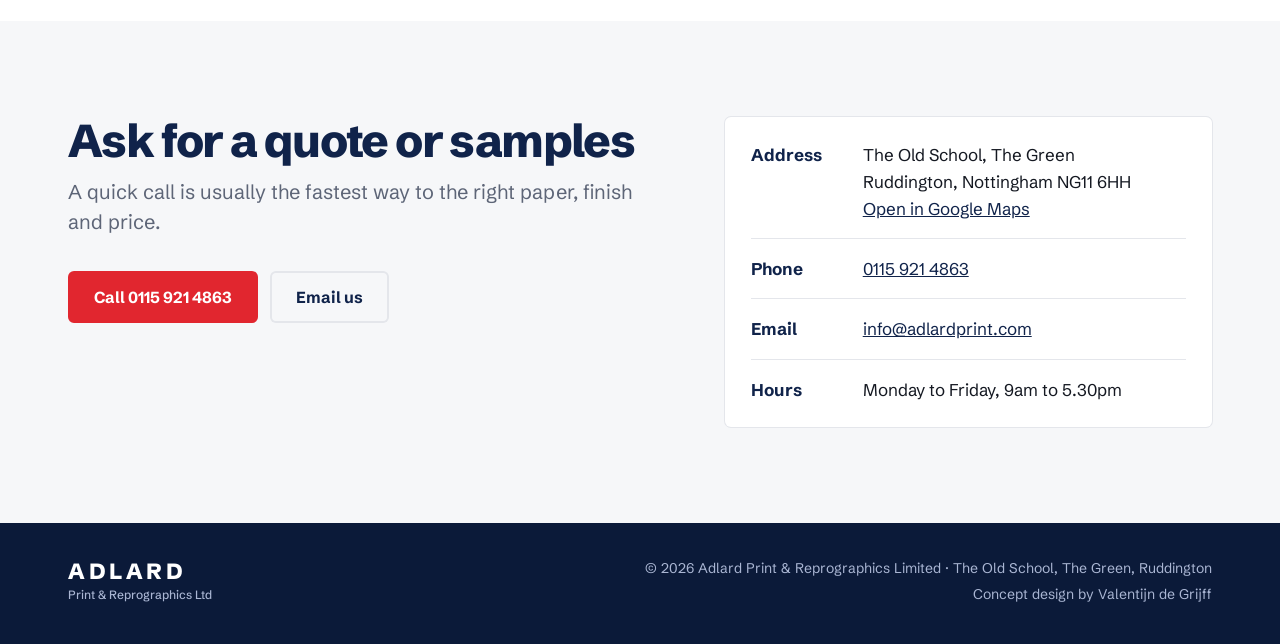
==== commit f6a36651: "Adlard: product illustrations in carousel, arrow scroll fallback Co-Authored-By: Claude Opus 5.5 <no" ====
--- a/adlard-print/index.html
+++ b/adlard-print/index.html
@@ -18,8 +18,8 @@
 <link rel="preconnect" href="https://fonts.googleapis.com">
 <link rel="preconnect" href="https://fonts.gstatic.com" crossorigin>
 <link href="https://fonts.googleapis.com/css2?family=Schibsted+Grotesk:wght@400;500;700;800&display=swap" rel="stylesheet">
-<link rel="stylesheet" href="styles.css?v=6">
-<script src="script.js?v=6" defer></script>
+<link rel="stylesheet" href="styles.css?v=7">
+<script src="script.js?v=9" defer></script>
 <!-- Structured data so Google can show the business details (address, phone, opening hours) in local search. -->
 <script type="application/ld+json">
 {
@@ -48,7 +48,7 @@
   }]
 }
 </script>
-<!-- All product photos are Adlard Print's own, taken from adlardprint.com. -->
+<!-- Product illustrations (img/illus-*.svg) are simple drawings made for this concept. -->
 </head>
 <body>
 <a class="skip" href="#main">Skip to content</a>
@@ -94,7 +94,7 @@
       <div class="head-row">
         <div>
           <h2 id="work-title">What we print</h2>
-          <p class="sub">A few recent jobs. We do much more than fits on a page, so just ask.</p>
+          <p class="sub">Everything from a single business card to a full print run of your book. If it isn't here, just ask.</p>
         </div>
         <div class="carousel-controls" data-controls>
           <p class="carousel-count" aria-live="polite"><span data-current>1</span> / <span data-total>6</span></p>
@@ -109,27 +109,27 @@
       <div class="carousel" data-carousel>
         <div class="carousel-track" tabindex="0" role="region" aria-label="Examples of our work, scroll sideways for more">
           <article class="card">
-            <div class="card-img"><img src="img/books.jpg" width="344" height="524" loading="lazy" alt="Books printed by Adlard, including local history titles and study manuals."></div>
+            <div class="card-img"><img src="img/illus-books.svg" width="400" height="300" loading="lazy" alt="Illustration: Books printed by Adlard, including local history titles and study manuals."></div>
             <div class="card-text"><h3>Books</h3><p>Hardback, softback, stitched, perfect bound or thread sewn.</p></div>
           </article>
           <article class="card">
-            <div class="card-img"><img src="img/folders.jpg" width="344" height="524" loading="lazy" alt="A presentation folder holding printed company sheets."></div>
+            <div class="card-img"><img src="img/illus-folders.svg" width="400" height="300" loading="lazy" alt="Illustration: A presentation folder holding printed company sheets."></div>
             <div class="card-text"><h3>Presentation folders</h3><p>Your quote or proposal in its own professional folder.</p></div>
           </article>
           <article class="card">
-            <div class="card-img"><img src="img/stationery.jpg" width="344" height="524" loading="lazy" alt="Letterheads, business cards and carbonless duplicate forms."></div>
+            <div class="card-img"><img src="img/illus-stationery.svg" width="400" height="300" loading="lazy" alt="Illustration: Letterheads, business cards and carbonless duplicate forms."></div>
             <div class="card-text"><h3>Stationery &amp; forms</h3><p>Letterheads, business cards and carbonless duplicate forms.</p></div>
           </article>
           <article class="card">
-            <div class="card-img"><img src="img/leaflets.jpg" width="344" height="524" loading="lazy" alt="Printed leaflets and flyers in different sizes."></div>
+            <div class="card-img"><img src="img/illus-leaflets.svg" width="400" height="300" loading="lazy" alt="Illustration: Printed leaflets and flyers in different sizes."></div>
             <div class="card-text"><h3>Leaflets &amp; flyers</h3><p>One colour, spot colour or full colour, in any size.</p></div>
           </article>
           <article class="card">
-            <div class="card-img"><img src="img/marketing.jpg" width="344" height="524" loading="lazy" alt="Personalised wall calendars printed for businesses."></div>
+            <div class="card-img"><img src="img/illus-marketing.svg" width="400" height="300" loading="lazy" alt="Illustration: Personalised wall calendars printed for businesses."></div>
             <div class="card-text"><h3>Calendars &amp; cards</h3><p>Personalised calendars and greetings cards, from a single copy.</p></div>
           </article>
           <article class="card">
-            <div class="card-img"><img src="img/digital.jpg" width="344" height="524" loading="lazy" alt="A digital printing press."></div>
+            <div class="card-img"><img src="img/illus-digital.svg" width="400" height="300" loading="lazy" alt="Illustration: A digital printing press."></div>
             <div class="card-text"><h3>Short runs, fast</h3><p>On-demand digital printing for urgent jobs.</p></div>
           </article>
         </div>
--- a/adlard-print/styles.css
+++ b/adlard-print/styles.css
@@ -105,9 +105,9 @@
 }
 .carousel-track::-webkit-scrollbar { display: none; }
 .card { scroll-snap-align: start; display: flex; flex-direction: column; }
-/* The photos are compositions that run off their left edge on purpose: show them whole, anchored left. */
-.card-img { background: var(--photo); border-radius: var(--radius); overflow: hidden; aspect-ratio: 344 / 470; }
-.card-img img { width: 100%; height: 100%; object-fit: cover; object-position: left 70%; }
+/* Each card shows one product as a simple illustration, so it's clear at a glance. */
+.card-img { background: #eef1f6; border-radius: var(--radius); overflow: hidden; aspect-ratio: 4 / 3; display: grid; place-items: center; }
+.card-img img { width: 100%; height: 100%; object-fit: contain; }
 .card-text { padding: 18px 4px 0; }
 .card-text p { margin: 0; color: var(--muted); font-size: 16px; }
 .also { margin: 36px 0 0; padding-top: 22px; border-top: 1px solid var(--line); color: var(--muted); }
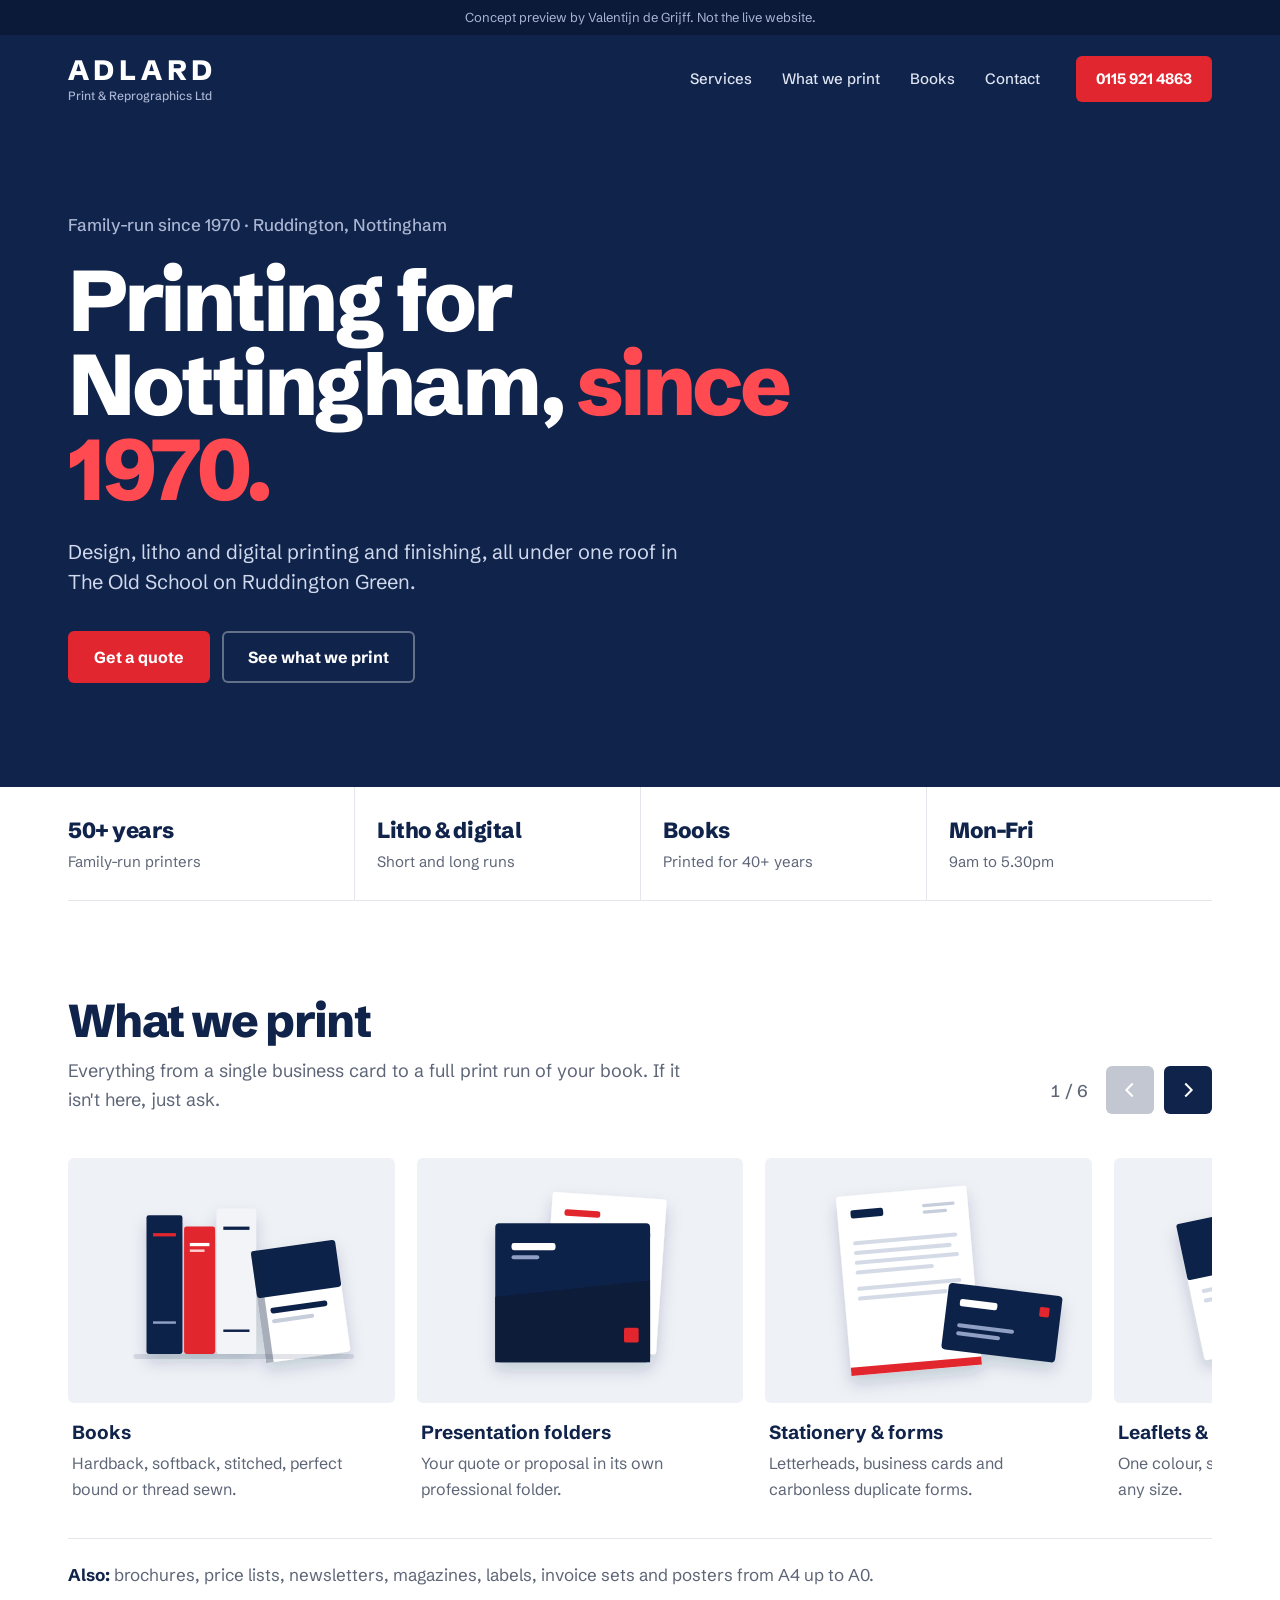
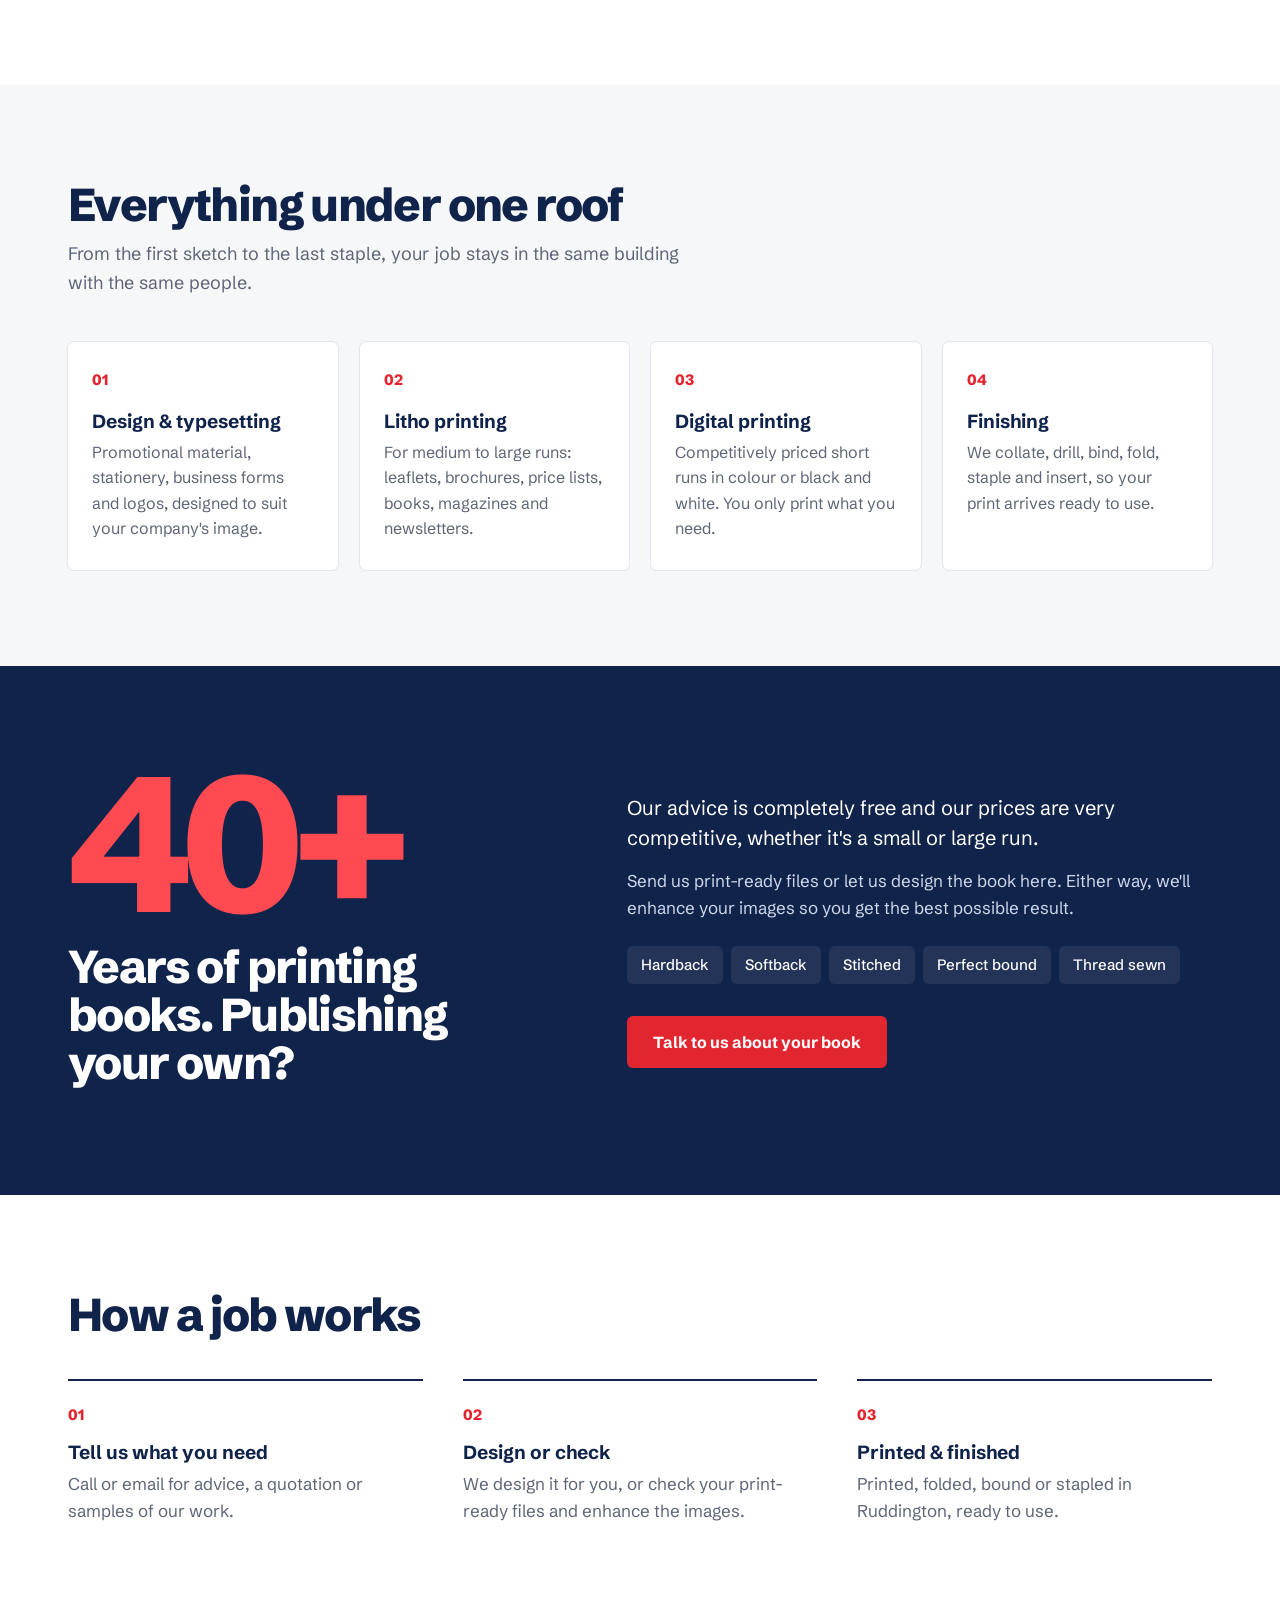
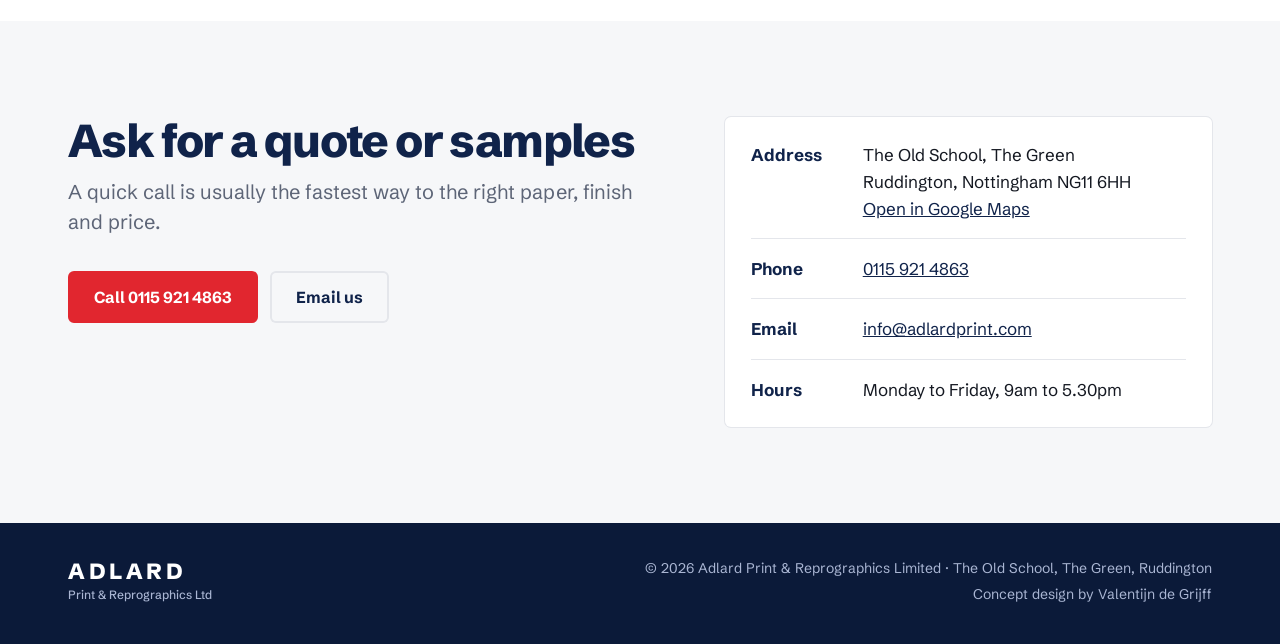
==== commit 4263876f: "Adlard: align facts strip dividers with content Co-Authored-By: Claude Opus 5.5 <noreply@anthropic.c" ====
--- a/adlard-print/index.html
+++ b/adlard-print/index.html
@@ -18,7 +18,7 @@
 <link rel="preconnect" href="https://fonts.googleapis.com">
 <link rel="preconnect" href="https://fonts.gstatic.com" crossorigin>
 <link href="https://fonts.googleapis.com/css2?family=Schibsted+Grotesk:wght@400;500;700;800&display=swap" rel="stylesheet">
-<link rel="stylesheet" href="styles.css?v=7">
+<link rel="stylesheet" href="styles.css?v=8">
 <script src="script.js?v=9" defer></script>
 <!-- Structured data so Google can show the business details (address, phone, opening hours) in local search. -->
 <script type="application/ld+json">
@@ -81,11 +81,13 @@
 
 <main id="main">
   <section class="facts" aria-label="Key facts">
-    <div class="wrap facts-grid">
-      <div><b>50+ years</b><span>Family-run printers</span></div>
-      <div><b>Litho &amp; digital</b><span>Short and long runs</span></div>
-      <div><b>Books</b><span>Printed for 40+ years</span></div>
-      <div><b>Mon–Fri</b><span>9am to 5.30pm</span></div>
+    <div class="wrap">
+      <div class="facts-grid">
+        <div><b>50+ years</b><span>Family-run printers</span></div>
+        <div><b>Litho &amp; digital</b><span>Short and long runs</span></div>
+        <div><b>Books</b><span>Printed for 40+ years</span></div>
+        <div><b>Mon–Fri</b><span>9am to 5.30pm</span></div>
+      </div>
     </div>
   </section>
 
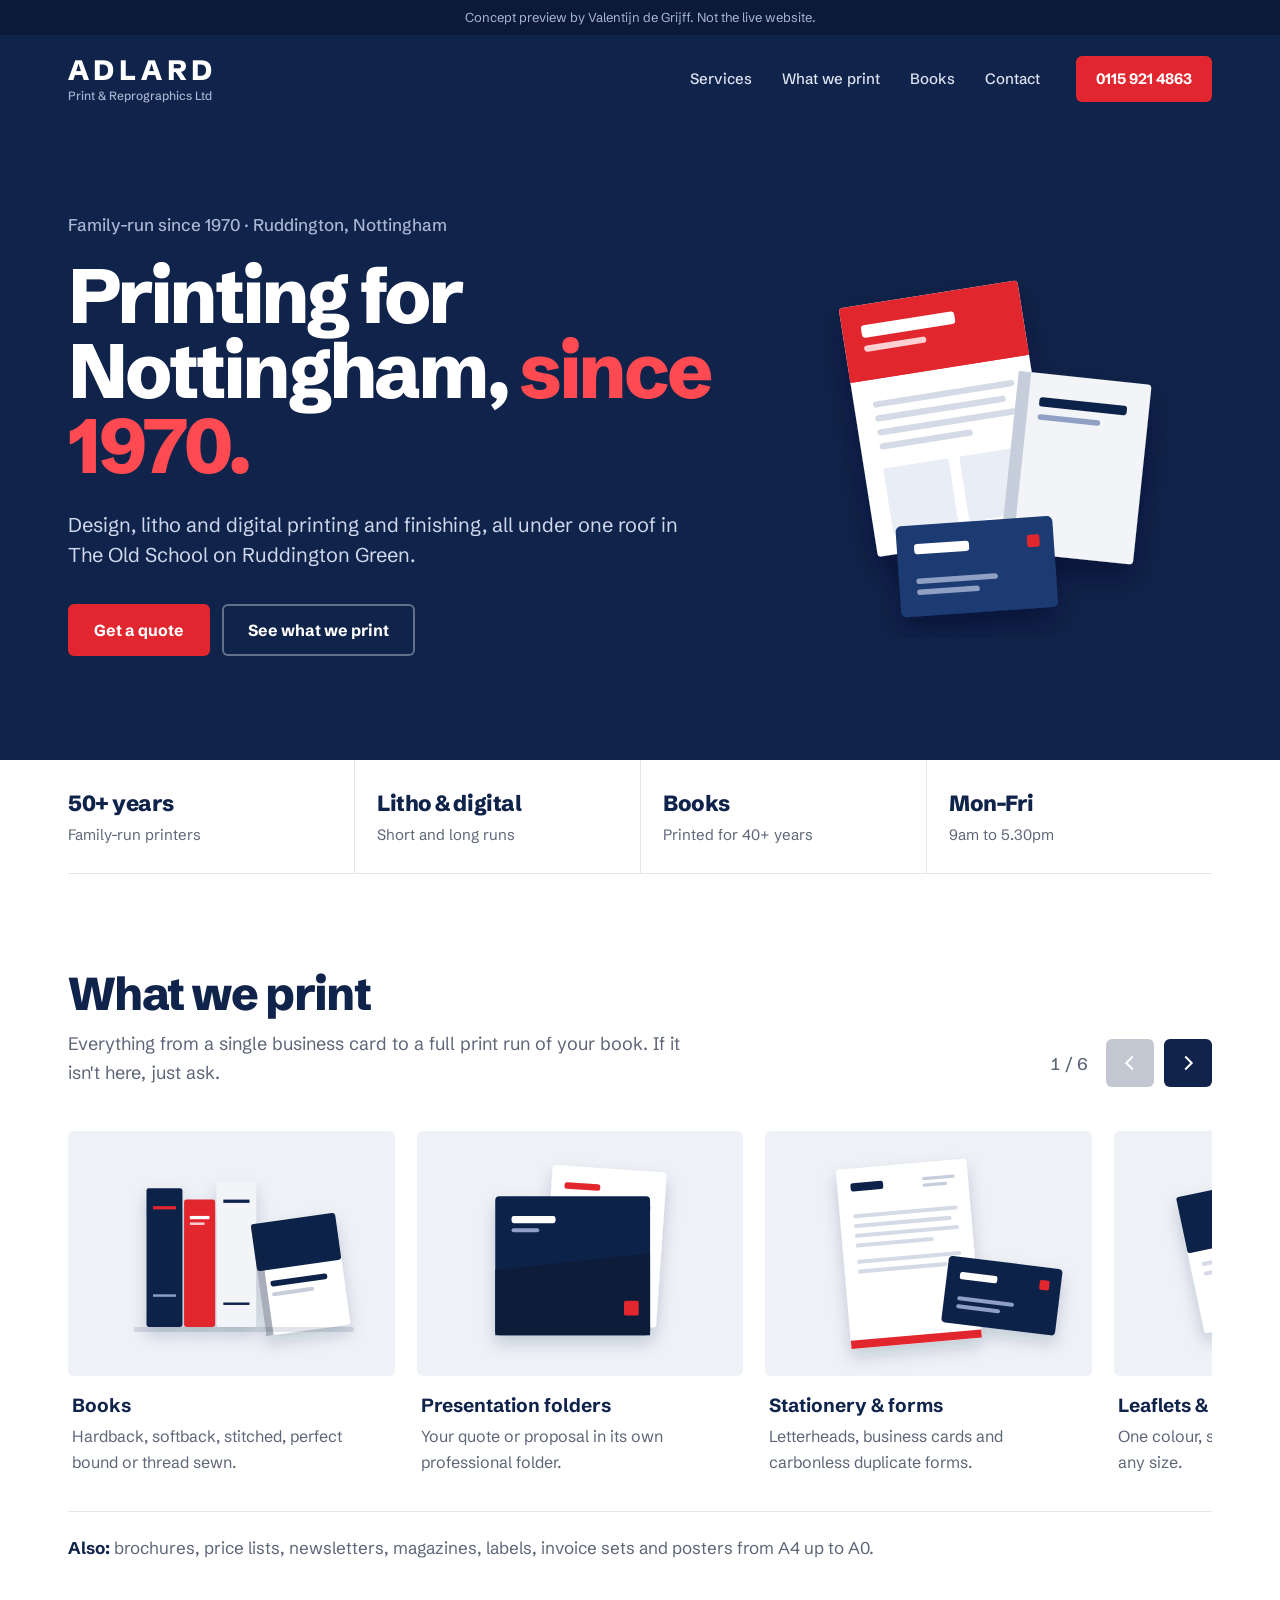
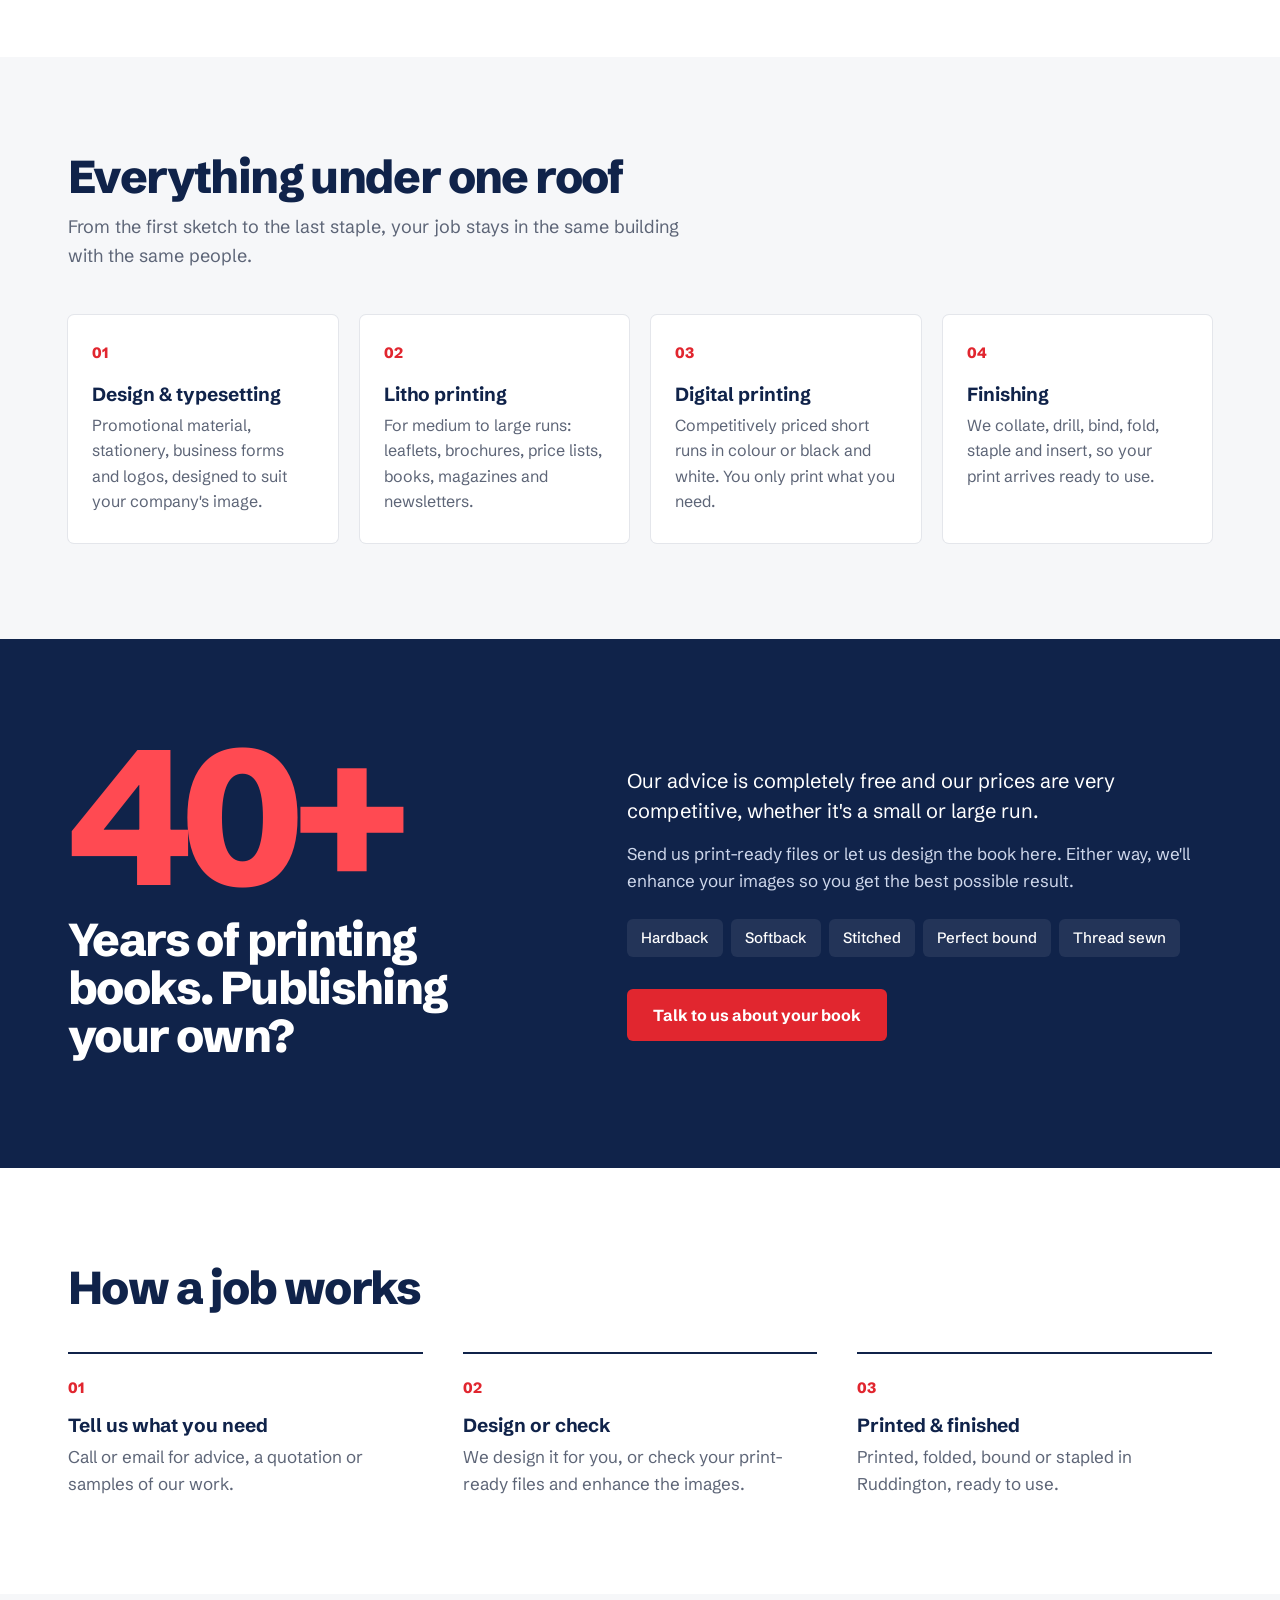
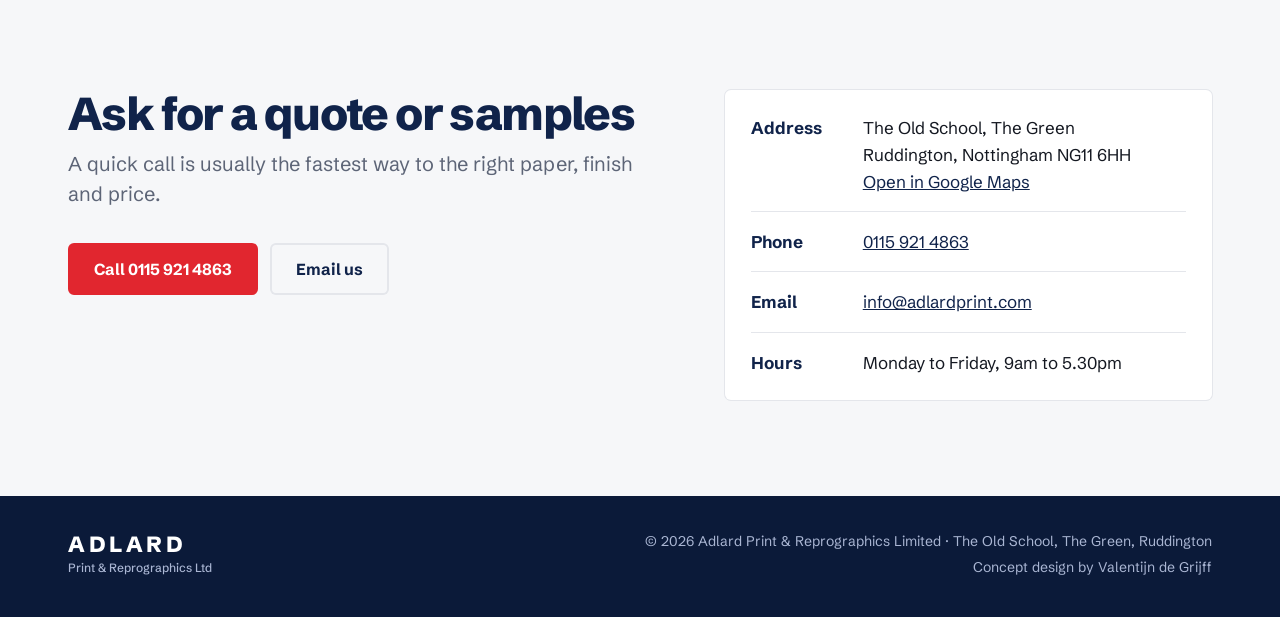
==== commit 67e6334f: "Adlard: print illustration in hero Co-Authored-By: Claude Opus 5.5 <noreply@anthropic.com>" ====
--- a/adlard-print/index.html
+++ b/adlard-print/index.html
@@ -18,7 +18,7 @@
 <link rel="preconnect" href="https://fonts.googleapis.com">
 <link rel="preconnect" href="https://fonts.gstatic.com" crossorigin>
 <link href="https://fonts.googleapis.com/css2?family=Schibsted+Grotesk:wght@400;500;700;800&display=swap" rel="stylesheet">
-<link rel="stylesheet" href="styles.css?v=8">
+<link rel="stylesheet" href="styles.css?v=10">
 <script src="script.js?v=9" defer></script>
 <!-- Structured data so Google can show the business details (address, phone, opening hours) in local search. -->
 <script type="application/ld+json">
@@ -67,6 +67,7 @@
       </nav>
       <a class="btn btn-red btn-call" href="tel:+441159214863">0115 921 4863</a>
     </header>
+    <div class="hero-grid">
     <div class="hero-copy">
       <p class="est">Family-run since 1970 · Ruddington, Nottingham</p>
       <h1 id="hero-title">Printing for Nottingham, <em>since 1970.</em></h1>
@@ -75,6 +76,8 @@
         <a class="btn btn-red" href="mailto:info@adlardprint.com?subject=Print%20quote">Get a quote</a>
         <a class="btn btn-ghost" href="#work">See what we print</a>
       </div>
+    </div>
+    <img class="hero-illus" src="img/illus-hero.svg" width="560" height="500" alt="">
     </div>
   </div>
 </section>
--- a/adlard-print/styles.css
+++ b/adlard-print/styles.css
@@ -66,9 +66,12 @@
 .nav { display: flex; gap: 30px; margin-left: auto; font-weight: 500; font-size: 15px; }
 .nav a { color: #dfe5f3; text-decoration: none; }
 .nav a:hover { color: #fff; }
-.hero-copy { max-width: 900px; padding: 88px 0 104px; }
+.hero-grid { display: grid; grid-template-columns: minmax(0, 1fr) minmax(0, 440px); gap: 40px; align-items: center; }
+.hero-copy { padding: 88px 0 104px; }
+/* Leaflet, booklet and business card, same drawing style as the "What we print" cards. Decorative, desktop only. */
+.hero-illus { width: 100%; height: auto; }
 .est { margin: 0 0 20px; color: var(--on-navy-muted); font-weight: 500; }
-h1 { margin: 0 0 26px; font-size: clamp(46px, 7vw, 86px); line-height: .98; letter-spacing: -.04em; font-weight: 800; }
+h1 { margin: 0 0 26px; font-size: clamp(46px, 6vw, 80px); line-height: .98; letter-spacing: -.04em; font-weight: 800; }
 h1 em { font-style: normal; color: var(--red-light); }
 .lead { margin: 0 0 34px; font-size: 20px; line-height: 1.5; max-width: 32em; }
 .hero .lead { color: var(--on-navy); }
@@ -158,6 +161,8 @@
 @media (max-width: 980px) {
   .nav { display: none; }
   .bar { justify-content: space-between; }
+  .hero-grid { grid-template-columns: minmax(0, 1fr); }
+  .hero-illus { display: none; }
   .hero-copy { padding: 56px 0 72px; }
   .facts-grid { grid-template-columns: 1fr 1fr; }
   .facts-grid > div:nth-child(3) { padding-left: 0; border-left: 0; }
@@ -176,7 +181,7 @@
   .btn-call { padding: 0 14px; font-size: 14px; min-height: 42px; }
   .lead { font-size: 18px; }
   .actions { flex-direction: column; }
-  .actions .btn { width: 100%; }
+  .actions .btn, .books .btn { width: 100%; }
   .section, .books, .contact { padding: 64px 0; }
   .facts b { font-size: 19px; }
   .facts-grid > div { padding: 18px 12px 18px 0; }
